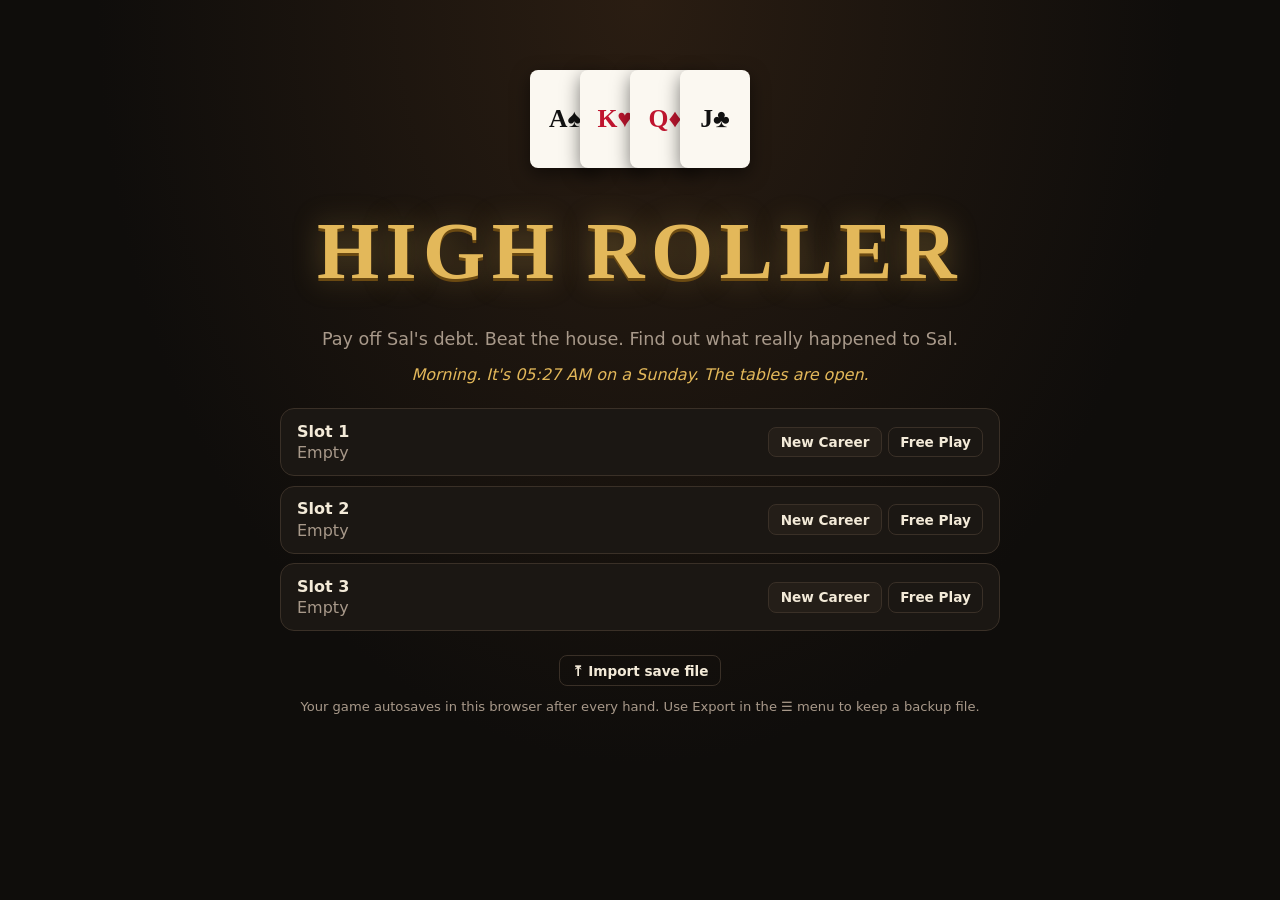
==== casino/index.html @ ca62d71f "High Roller: Sal's Last Secret, a three-step side job after the story that opens the Seventeen Club " ====
<!doctype html>
<html lang="en">
<head>
<meta charset="utf-8">
<meta name="viewport" content="width=device-width, initial-scale=1, viewport-fit=cover">
<title>High Roller</title>
<meta name="description" content="Casino table games with a career mode: blackjack, Ultimate Texas Hold'em, baccarat, craps, Mississippi Stud, Three Card Poker, Let It Ride, roulette and Casino War.">
<link rel="icon" href="data:image/svg+xml,%3Csvg xmlns='http://www.w3.org/2000/svg' viewBox='0 0 100 100'%3E%3Ctext y='.9em' font-size='90'%3E%F0%9F%8E%B2%3C/text%3E%3C/svg%3E">
<link rel="manifest" href="manifest.webmanifest">
<meta name="theme-color" content="#0f0d0b">
<meta name="apple-mobile-web-app-capable" content="yes">
<meta name="mobile-web-app-capable" content="yes">
<meta name="apple-mobile-web-app-status-bar-style" content="black-translucent">
<meta name="apple-mobile-web-app-title" content="High Roller">
<link rel="apple-touch-icon" href="icons/apple-touch-icon.png">
<link rel="stylesheet" href="css/style.css">
<link rel="stylesheet" href="css/reality.css">
</head>
<body>
<div id="app"></div>
<noscript>High Roller needs JavaScript.</noscript>
<script src="js/core.js"></script>
<script src="js/poker.js"></script>
<script src="js/paytables.js"></script>
<script src="js/rtp.js"></script>
<script src="js/ui.js"></script>
<script src="js/state.js"></script>
<script src="js/career.js"></script>
<script src="js/games/blackjack.js"></script>
<script src="js/games/uth.js"></script>
<script src="js/games/stud.js"></script>
<script src="js/games/baccarat.js"></script>
<script src="js/games/craps.js"></script>
<script src="js/games/roulette.js"></script>
<script src="js/games/crazy4.js"></script>
<script src="js/voice.js"></script>
<script src="js/npcs.js"></script>
<script src="js/meta.js"></script>
<script src="js/portraits.js"></script>
<script src="js/looks.js"></script>
<script src="js/gameart.js"></script>
<script src="js/spotter.js"></script>
<script src="js/postcards.js"></script>
<script src="js/ambient.js"></script>
<script src="js/music.js"></script>
<script src="js/mood.js"></script>
<script src="js/duel.js"></script>
<script src="js/mystery.js"></script>
<script src="js/whispers.js"></script>
<script src="js/relations.js"></script>
<script src="js/fragments.js"></script>
<script src="js/afterstory.js"></script>
<script src="js/salquest.js"></script>
<script src="js/reality/isoart.js"></script>
<script src="js/reality/engine.js"></script>
<script src="js/reality/games.js"></script>
<script src="js/reality/world.js"></script>
<script src="js/reality/story.js"></script>
<script src="js/reality/bottle.js"></script>
<script src="js/reality/demon.js"></script>
<script src="js/reality/photo.js"></script>
<script src="js/reality/wallet.js"></script>
<script src="js/reality/people.js"></script>
<script src="js/reality/pub.js"></script>
<script src="js/holdem.js"></script>
<script src="js/darts.js"></script>
<script src="js/slotart.js"></script>
<script src="js/slots.js"></script>
<script src="js/world.js"></script>
<script src="js/main.js"></script>
</body>
</html>
---- casino/css/style.css ----
/* High Roller: casino table styling. Everything is plain CSS so the app runs offline. */
:root {
  color-scheme: dark;
  --bg: #0f0d0b; --panel: #1b1713; --panel2: #241e18; --line: #3a3027; --ink: #f3ead8; --muted: #a8998a;
  --gold: #e3b85a; --gold2: #b8862b; --good: #3ccf7a; --bad: #ff5a64; --warn: #ffb547; --blue: #5aa6ff;
  --cw: 70px; --ch: 98px;
  --font: "Trebuchet MS", "Segoe UI", system-ui, -apple-system, sans-serif;
  --serif: Georgia, "Times New Roman", serif;
}
* { box-sizing: border-box; }
html, body { margin: 0; background: var(--bg); color: var(--ink); font-family: var(--font); }
body { min-height: 100vh; -webkit-tap-highlight-color: transparent; overflow-x: hidden; overscroll-behavior-y: none;
  padding: 0 env(safe-area-inset-right) env(safe-area-inset-bottom) env(safe-area-inset-left);
  background: radial-gradient(ellipse at top, #2a1d12 0%, var(--bg) 60%) fixed; }
button { font: inherit; color: inherit; }
button, .spot, .chip { touch-action: manipulation; } /* no double-tap zoom while betting */
.spot, .chip, .card { -webkit-user-select: none; -webkit-touch-callout: none; }
.muted { color: var(--muted); } .small { font-size: .82rem; } .num { font-variant-numeric: tabular-nums; }
.good { color: var(--good); } .bad { color: var(--bad); } .ok { color: var(--warn); }
h1, h2, h3 { font-family: var(--serif); margin: 0 0 .4em; }
kbd { font-size: .62rem; opacity: .55; margin-left: .45em; border: 1px solid currentColor; border-radius: 3px; padding: 0 3px; }

/* ---------- buttons & fields ---------- */
.btn { border: 1px solid var(--line); background: var(--panel2); border-radius: 10px; padding: .6rem 1rem; cursor: pointer; font-weight: 700;
  transition: transform .05s, filter .15s, background .15s; white-space: nowrap; }
.btn:hover:not(:disabled) { filter: brightness(1.15); }
.btn:active:not(:disabled) { transform: translateY(1px); }
.btn:disabled { opacity: .35; cursor: not-allowed; }
.btn.primary { background: linear-gradient(#f0c96b, #c99631); color: #2a1a05; border-color: #f6d88d; box-shadow: 0 2px 0 #7a5716; }
.btn.ghost { background: transparent; }
.btn.danger { color: var(--bad); }
.btn.sm { padding: .4rem .7rem; font-size: .85rem; border-radius: 8px; }
.btn.hint { outline: 3px solid var(--good); outline-offset: 2px; animation: pulse 1.2s infinite; }
@keyframes pulse { 50% { outline-color: rgba(60, 207, 122, .3); } }
.btn:focus-visible, .spot:focus-visible { outline: 2px solid var(--gold); outline-offset: 2px; }
.field { width: 100%; background: #0c0a08; border: 1px solid var(--line); color: var(--ink); border-radius: 8px; padding: .55rem .7rem; font: inherit; font-size: 16px; }
.field.sm { width: 7.5rem; padding: .4rem .5rem; }
.lbl { display: block; font-size: .75rem; text-transform: uppercase; letter-spacing: .08em; color: var(--muted); margin: .8rem 0 .3rem; }

/* ---------- HUD ---------- */
.hud { position: sticky; top: 0; z-index: 30; display: flex; align-items: center; gap: .8rem; padding: calc(.45rem + env(safe-area-inset-top)) .8rem .45rem;
  background: rgba(15, 12, 9, .92); backdrop-filter: blur(6px); border-bottom: 1px solid var(--line); }
.logo { background: none; border: 0; cursor: pointer; display: flex; align-items: center; gap: .4rem; font-size: 1.3rem; padding: 0; }
.logo span { font-family: var(--serif); font-size: 1.05rem; font-weight: 700; color: var(--gold); letter-spacing: .05em; }
.hud-stats { display: flex; gap: 1.1rem; flex: 1; justify-content: flex-end; flex-wrap: wrap; row-gap: .2rem; }
.hs { display: flex; flex-direction: column; line-height: 1.1; min-width: 0; }
.hs small { font-size: .62rem; text-transform: uppercase; letter-spacing: .08em; color: var(--muted); }
.hs b { font-variant-numeric: tabular-nums; }
.hs.bank b { color: var(--good); font-size: 1.1rem; }
.hs.debt { cursor: pointer; } .hs.debt b { color: var(--bad); } .hs.debt.zero b { color: var(--muted); }
.hs.stam { width: 90px; } .hs.stam em { font-style: normal; font-size: .7rem; color: var(--muted); }
.bar { height: 7px; background: #000; border-radius: 4px; overflow: hidden; border: 1px solid var(--line); margin-top: 3px; }
.bar i { display: block; height: 100%; background: linear-gradient(90deg, #3ccf7a, #c8f56b); transition: width .3s; }
.bar i.low { background: var(--bad); }

main.screen { max-width: 1200px; margin: 0 auto; padding: 1rem; }
body[data-screen="table"] main.screen { max-width: 1400px; padding: .5rem; }

/* ---------- title ---------- */
.title { text-align: center; padding: 6vh 0 2rem; }
.title h1 { font-size: clamp(2.6rem, 9vw, 5rem); letter-spacing: .08em; color: var(--gold);
  text-shadow: 0 3px 0 #6b4a12, 0 0 30px rgba(227, 184, 90, .35); }
.tagline { color: var(--muted); font-size: 1.1rem; margin-bottom: 2rem; }
.title-cards { display: flex; justify-content: center; height: 120px; margin-bottom: 1rem; }
.tcard { width: 70px; height: 98px; background: #fbf8f1; color: #111; border-radius: 8px; font: 700 1.6rem var(--serif);
  display: flex; align-items: center; justify-content: center; margin: 0 -10px; box-shadow: 0 6px 18px rgba(0, 0, 0, .5);
  transform: rotate(calc((var(--i) - 1.5) * 12deg)) translateY(calc(abs(var(--i) - 1.5) * 8px)); animation: tfloat 4s ease-in-out infinite; animation-delay: calc(var(--i) * .25s); }
.tcard.red { color: #c0152f; }
@keyframes tfloat { 50% { translate: 0 -6px; } }
.slots { max-width: 720px; margin: 0 auto; display: grid; gap: .6rem; }
.slot { display: flex; align-items: center; justify-content: space-between; gap: 1rem; flex-wrap: wrap; text-align: left;
  background: var(--panel); border: 1px solid var(--line); border-radius: 14px; padding: .8rem 1rem; }
.slot-info { display: flex; flex-direction: column; gap: .15rem; min-width: 0; }
.slot-btns { display: flex; gap: .4rem; flex-wrap: wrap; }
.title-foot { margin-top: 1.5rem; }

/* ---------- hub ---------- */
.hub { display: grid; grid-template-columns: 330px 1fr; gap: 1rem; align-items: start; }
.panel { background: var(--panel); border: 1px solid var(--line); border-radius: 16px; padding: 1rem; }
.panel.me { display: flex; gap: 1rem; align-items: center; grid-column: 1; }
.avatar { width: 110px; flex: none; background: radial-gradient(circle at 50% 35%, #3a2a1a, #130e09); border-radius: 14px; border: 1px solid var(--line); padding: 6px; }
.avatar-svg { display: block; width: 100%; }
.me-info { min-width: 0; }
.inv { display: flex; flex-wrap: wrap; gap: 4px; margin: .5rem 0; font-size: 1.2rem; }
.net { font-size: .9rem; color: var(--muted); } .net b { color: var(--ink); }
.panel.story { grid-column: 1; border-color: var(--gold2); background: linear-gradient(160deg, #2a2013, var(--panel)); }
.kicker { font-size: .7rem; letter-spacing: .14em; text-transform: uppercase; color: var(--gold); }
.goal .gbar { margin: .5rem 0; } .gl { display: flex; justify-content: space-between; font-size: .8rem; color: var(--muted); }
.locs { grid-column: 2; grid-row: 1 / span 3; }
.panel.news { grid-column: 1; }
.news ul { list-style: none; padding: 0; margin: 0 0 1rem; display: grid; gap: .45rem; font-size: .88rem; }
.news li small { color: var(--muted); }
.sec { font-size: .78rem; text-transform: uppercase; letter-spacing: .12em; color: var(--muted); font-family: var(--font); margin: 1rem 0 .5rem; }
.locs .sec:first-child { margin-top: 0; }
.grid { display: grid; grid-template-columns: repeat(auto-fill, minmax(240px, 1fr)); gap: .7rem; }
.loc { display: flex; gap: .8rem; align-items: center; text-align: left; background: var(--panel); border: 1px solid var(--line); border-radius: 14px;
  padding: .9rem; cursor: pointer; transition: border-color .15s, transform .1s; }
.loc:hover { border-color: var(--gold); transform: translateY(-1px); }
.loc-i { font-size: 2rem; flex: none; width: 2.6rem; text-align: center; }
.loc-t { display: flex; flex-direction: column; gap: .15rem; min-width: 0; }
.loc-t span { font-size: .82rem; color: var(--muted); }
.loc.venue { background: linear-gradient(135deg, #1d3b26, #12241a); border-color: #2f5a3b; }
.loc.venue.locked { background: var(--panel); filter: saturate(.3); opacity: .8; }
.lock { color: var(--warn) !important; }
.meters-mini { display: grid; gap: .35rem; }
.mm { display: grid; grid-template-columns: 1fr auto auto; gap: .6rem; font-size: .85rem; align-items: center; }
.mm b { font-variant-numeric: tabular-nums; color: var(--gold); } .mm em { font-style: normal; font-size: .75rem; }
ul.reqs { list-style: none; padding: 0; } ul.reqs li { color: var(--bad); margin: .3rem 0; } ul.reqs li.ok { color: var(--good); }

/* ---------- lobby / shop / loans ---------- */
.lobby-h { display: flex; gap: 1rem; align-items: center; margin-bottom: 1rem; flex-wrap: wrap; }
.lobby-h p { margin: 0; }
.rules-note { display: flex; flex-wrap: wrap; gap: .4rem; margin-bottom: 1rem; }
.rules-note span { background: var(--panel); border: 1px solid var(--line); border-radius: 999px; padding: .3rem .8rem; font-size: .8rem; color: var(--muted); }
.tables { display: grid; grid-template-columns: repeat(auto-fill, minmax(260px, 1fr)); gap: .8rem; }
.tablecard { text-align: left; display: grid; grid-template-columns: auto 1fr; gap: .2rem .8rem; padding: 1rem; border-radius: 16px; cursor: pointer;
  background: radial-gradient(ellipse at 30% 0%, #1f6b3c, #0e3a20); border: 2px solid #c7a44c55; transition: transform .1s, border-color .15s; }
.tablecard:hover { transform: translateY(-2px); border-color: var(--gold); }
.tc-i { font-size: 2.4rem; grid-row: span 2; }
.tc-t { display: flex; flex-direction: column; gap: .2rem; } .tc-t span { font-size: .82rem; color: #cfe3d4; }
.tc-l { grid-column: 2; font-size: .78rem; color: var(--gold); font-weight: 700; }
.tabs { display: flex; gap: .3rem; flex-wrap: wrap; margin-bottom: 1rem; }
.tab { background: var(--panel); border: 1px solid var(--line); border-radius: 999px; padding: .4rem .9rem; cursor: pointer; }
.tab.on { background: var(--gold); color: #2a1a05; border-color: var(--gold); font-weight: 700; }
.shopgrid { display: grid; grid-template-columns: repeat(auto-fill, minmax(220px, 1fr)); gap: .8rem; }
.item { background: var(--panel); border: 1px solid var(--line); border-radius: 14px; padding: 1rem; display: flex; flex-direction: column; gap: .4rem; }
.item p { margin: 0; font-size: .85rem; color: var(--muted); flex: 1; }
.item-i { font-size: 2.2rem; }
.item.owned { border-color: #2f6a45; } .item.dim { opacity: .55; }
.owned-l { color: var(--good); font-weight: 700; }
.tags { display: flex; flex-wrap: wrap; gap: .3rem; }
.tags span { font-size: .72rem; background: #000; border: 1px solid var(--line); border-radius: 999px; padding: .1rem .5rem; color: var(--gold); }
.loans .panel { margin-top: 1rem; }
.loan { display: grid; grid-template-columns: 1fr auto; gap: .5rem 1rem; align-items: center; padding: .8rem 0; border-top: 1px solid var(--line); }
.loan:first-child { border-top: 0; }
.num.big { font-size: 1.4rem; color: var(--bad); }
.payrow { grid-column: 1 / -1; display: flex; gap: .5rem; align-items: center; flex-wrap: wrap; }
.statgrid { display: grid; grid-template-columns: repeat(auto-fill, minmax(160px, 1fr)); gap: .6rem; margin-bottom: 1rem; }
.stat { background: var(--panel); border: 1px solid var(--line); border-radius: 12px; padding: .7rem; display: flex; flex-direction: column; }
.stat small { color: var(--muted); font-size: .72rem; text-transform: uppercase; letter-spacing: .06em; } .stat b { font-size: 1.2rem; }
table.paytable { width: 100%; border-collapse: collapse; margin: .3rem 0 .6rem; }
table.paytable td, table.paytable th { padding: .35rem .5rem; border-bottom: 1px solid var(--line); text-align: left; font-size: .9rem; }
table.paytable td.num { text-align: right; color: var(--gold); white-space: nowrap; }
.rtp { font-weight: 700; font-size: .85rem; margin: 0 0 1rem; }
.rtp.good { color: var(--good); } .rtp.ok { color: var(--warn); } .rtp.bad { color: var(--bad); }

/* ---------- modal & dialog ---------- */
.modal-bg { position: fixed; inset: 0; background: rgba(0, 0, 0, .65); z-index: 100; display: flex; align-items: center; justify-content: center; padding: 16px; animation: fade .15s; }
@keyframes fade { from { opacity: 0; } }
.modal { background: var(--panel); border: 1px solid var(--gold2); border-radius: 16px; width: min(480px, 100%); max-height: 90vh; display: flex; flex-direction: column; box-shadow: 0 20px 60px rgba(0, 0, 0, .7); animation: pop .18s; }
.modal.wide { width: min(720px, 100%); }
@keyframes pop { from { transform: scale(.95); opacity: 0; } }
.modal-h { display: flex; justify-content: space-between; align-items: center; padding: 1rem 1rem 0; }
.modal-h h2 { font-size: 1.25rem; margin: 0; }
.x { background: none; border: 0; font-size: 1.6rem; cursor: pointer; color: var(--muted); line-height: 1; }
.modal-b { padding: 1rem; overflow: auto; }
.modal-b p:first-child { margin-top: 0; }
.modal-f { display: flex; justify-content: flex-end; gap: .5rem; padding: 0 1rem 1rem; flex-wrap: wrap; }
.modal.dlg { width: min(600px, 100%); }
.dialog { display: flex; gap: 1rem; align-items: flex-start; }
.dialog.inline { background: var(--panel); border: 1px solid var(--line); border-radius: 14px; padding: 1rem; }
.portrait { width: 64px; height: 64px; flex: none; border-radius: 50%; display: flex; align-items: center; justify-content: center; font-size: 2.2rem; border: 2px solid var(--gold); }
.d-name { font-size: .75rem; color: var(--gold); text-transform: uppercase; letter-spacing: .1em; font-weight: 700; }
.d-text p { margin: .3rem 0 0; line-height: 1.5; font-size: 1.02rem; }
.info h3 { font-size: 1rem; color: var(--gold); margin-top: 1rem; } .info p { color: var(--muted); font-size: .9rem; }
.menu-btns { display: grid; gap: .5rem; margin-top: 1rem; }
#toasts { position: fixed; bottom: calc(16px + env(safe-area-inset-bottom)); left: 50%; transform: translateX(-50%); z-index: 200; display: flex; flex-direction: column; gap: .4rem; align-items: center; pointer-events: none; width: min(440px, calc(100% - 32px)); }
.toast { background: #1d1914; border: 1px solid var(--line); border-radius: 10px; padding: .55rem .9rem; font-size: .9rem; box-shadow: 0 6px 20px rgba(0, 0, 0, .5); transition: opacity .4s, transform .4s; text-align: center; }
.toast.out { opacity: 0; transform: translateY(8px); }
.toast.warn { border-color: var(--warn); } .toast.good { border-color: var(--good); }
.toast.big { border-color: var(--gold); background: linear-gradient(#3a2b10, #1d1914); font-weight: 700; font-size: 1.05rem; }
.toast.award { border: 2px solid var(--gold); background: linear-gradient(#3a2b10, #1d1914); font-weight: 700; font-size: 1.05rem; padding: .75rem 1rem; box-shadow: 0 0 0 1px rgba(0, 0, 0, .4), 0 8px 28px rgba(201, 162, 39, .35); animation: toast-pop .35s ease-out; }
.toast-sub { display: block; margin-top: .25rem; font-weight: 400; font-size: .85rem; color: var(--muted, #cbb98f); }
@keyframes toast-pop { from { transform: scale(.85); opacity: 0; } to { transform: none; opacity: 1; } }
@media (prefers-reduced-motion: reduce) { .toast.award { animation: none; } }

/* ---------- table ---------- */
.table-screen { display: flex; flex-direction: column; gap: .5rem; }
.table-top { display: flex; align-items: center; gap: .8rem; flex-wrap: wrap; }
.tt-title { display: flex; flex-direction: column; flex: 1; min-width: 0; }
.tt-title span { font-size: .78rem; color: var(--muted); }
.tt-right { display: flex; align-items: center; gap: .6rem; flex-wrap: wrap; }
.tt-extra { font-size: .82rem; font-variant-numeric: tabular-nums; }
.count { font-weight: 700; } .count.good { color: var(--good); } .count.bad { color: var(--bad); }
.felt { position: relative; border-radius: 28px; padding: 1.2rem 1rem 1.4rem; min-height: 420px; overflow: hidden;
  border: 10px solid #4a2a14; box-shadow: inset 0 0 80px rgba(0, 0, 0, .55), 0 10px 30px rgba(0, 0, 0, .6), 0 0 0 2px #2a170a;
  background-image: radial-gradient(ellipse at 50% 20%, rgba(255, 255, 255, .09), transparent 60%), var(--felt-pattern, none); }
.felt::before { content: ''; position: absolute; inset: 0; border-radius: 18px; pointer-events: none;
  background-image: url("data:image/svg+xml,%3Csvg xmlns='http://www.w3.org/2000/svg' width='6' height='6'%3E%3Crect width='6' height='6' fill='none'/%3E%3Ccircle cx='1' cy='1' r='.6' fill='%23ffffff' fill-opacity='.035'/%3E%3C/svg%3E"); }
.felt-green { background-color: #0f5a32; } .felt-blue { background-color: #0f3d6e; } .felt-red { background-color: #7a1424; }
.felt-black { background-color: #121212; border-color: #8a6a24; }
.felt-brand { position: absolute; top: 50%; left: 50%; transform: translate(-50%, -50%); font: italic 700 clamp(1.6rem, 5vw, 3.4rem) var(--serif); color: rgba(255, 255, 255, .05); white-space: nowrap; pointer-events: none; }
.felt-body { position: relative; z-index: 1; }
.felt-arc { text-align: center; font: 700 .7rem var(--font); letter-spacing: .18em; color: rgba(255, 230, 160, .65); margin: .6rem 0; }
.area-l { font-size: .72rem; text-transform: uppercase; letter-spacing: .12em; color: rgba(255, 255, 255, .65); text-align: center; margin: .2rem 0; }
.tot { color: #fff; font-weight: 700; background: rgba(0, 0, 0, .35); border-radius: 999px; padding: .05rem .55rem; letter-spacing: .04em; text-transform: none; }
.tot:empty { display: none; }
.shoe { position: absolute; top: 12px; right: 18px; width: 54px; height: 70px; border-radius: 8px; background: linear-gradient(135deg, #222, #050505); border: 2px solid #555; z-index: 2; transform: rotate(8deg); }
.shoe.single { width: 46px; height: 62px; }
.shoe-card { position: absolute; left: 6px; top: 6px; right: 6px; bottom: 14px; border-radius: 4px; background: var(--card-back); }
.banner { position: absolute; left: 50%; top: 42%; transform: translate(-50%, -50%) scale(.6); z-index: 20; pointer-events: none; opacity: 0;
  font: 800 clamp(1.4rem, 5vw, 2.6rem) var(--serif); padding: .4rem 1.4rem; border-radius: 14px; background: rgba(0, 0, 0, .75); border: 2px solid var(--gold); color: var(--gold);
  transition: opacity .25s, transform .25s; white-space: nowrap; }
.banner.show { opacity: 1; transform: translate(-50%, -50%) scale(1); }
.banner.win { color: var(--good); border-color: var(--good); text-shadow: 0 0 20px rgba(60, 207, 122, .6); }
.banner.lose { color: var(--bad); border-color: var(--bad); }
.controls { background: var(--panel); border: 1px solid var(--line); border-radius: 16px; padding: .6rem .8rem; display: flex; flex-direction: column; gap: .5rem; position: sticky; bottom: 0; z-index: 10; }
.msg { min-height: 1.4em; font-size: .95rem; }
.ctl-row { display: flex; align-items: center; justify-content: space-between; gap: .8rem; flex-wrap: wrap; }
.rack { display: flex; gap: .35rem; flex-wrap: wrap; }
.actions { display: flex; gap: .45rem; flex-wrap: wrap; justify-content: flex-end; }
.actions .btn { min-width: 5.2rem; padding: .7rem 1rem; }

/* ---------- cards ---------- */
:root { --card-back: repeating-linear-gradient(45deg, #9e1b2b 0 4px, #7a1020 4px 8px); }
body[data-back="blue"] { --card-back: repeating-linear-gradient(45deg, #1f4f9e 0 4px, #163a78 4px 8px); }
body[data-back="gold"] { --card-back: repeating-linear-gradient(45deg, #c9a14a 0 4px, #8a6a24 4px 8px); }
.cards { display: flex; justify-content: center; min-height: calc(var(--ch) + 8px); padding: 4px 0; }
.cards .card + .card { margin-left: calc(var(--cw) * -0.38); }
.cards.board .card + .card, .poker .cards .card + .card, .bac .cards .card + .card, .war .cards .card + .card { margin-left: 8px; }
.card { width: var(--cw); height: var(--ch); perspective: 600px; flex: none; position: relative; transition: transform .2s, filter .2s; }
.card-in { position: absolute; inset: 0; transform-style: preserve-3d; transition: transform .35s ease; }
.card.down .card-in { transform: rotateY(180deg); }
.face, .back { position: absolute; inset: 0; border-radius: 7px; backface-visibility: hidden; box-shadow: 0 2px 6px rgba(0, 0, 0, .45); }
.face { background: linear-gradient(160deg, #fffdf8, #efe8da); color: #161616; border: 1px solid #cfc6b5; overflow: hidden; }
.card.red .face { color: #c3122c; }
.back { transform: rotateY(180deg); background: var(--card-back); border: 4px solid #fbf8f1; }
.corner { position: absolute; display: flex; flex-direction: column; align-items: center; line-height: .9; font-weight: 800; font-family: var(--serif); }
.corner .cr { font-size: calc(var(--cw) * .25); } .corner .cs { font-size: calc(var(--cw) * .2); }
.corner.tl { top: 4px; left: 4px; } .corner.br { bottom: 4px; right: 4px; transform: rotate(180deg); }
.pips { position: absolute; inset: 12% 25%; }
.pip { position: absolute; transform: translate(-50%, -50%); font-size: calc(var(--cw) * .22); line-height: 1; }
.pips.many .pip { font-size: calc(var(--cw) * .185); } .pips.dense .pip { font-size: calc(var(--cw) * .165); }
.corner .cr.ten { letter-spacing: -.08em; transform: scaleX(.82); margin-left: -.06em; }
.pip.flip { transform: translate(-50%, -50%) rotate(180deg); }
.ace { position: absolute; inset: 0; display: flex; align-items: center; justify-content: center; font-size: calc(var(--cw) * .62); }
.court { position: absolute; inset: 13% 24%; border: 1.5px solid currentColor; border-radius: 4px; background: linear-gradient(160deg, rgba(227, 184, 90, .35), rgba(227, 184, 90, .1)); }
.court-in { position: absolute; inset: 0; display: flex; flex-direction: column; align-items: center; justify-content: center; line-height: 1; }
.court .glyph { font-size: calc(var(--cw) * .34); }
.court-l { font: 800 calc(var(--cw) * .2) var(--serif); } .court-s { font-size: calc(var(--cw) * .16); }
.card.hl { transform: translateY(-8px); } .card.hl .face { box-shadow: 0 0 0 2px var(--gold), 0 6px 14px rgba(0, 0, 0, .5); }
.card.dim { filter: brightness(.6); }
.card.third { transform: rotate(90deg); margin-left: 12px !important; margin-right: 12px; }

/* ---------- chips ---------- */
.chip { --c: #eee; --e: #fff; --t: #222; width: 46px; height: 46px; border-radius: 50%; display: flex; align-items: center; justify-content: center; cursor: pointer; flex: none;
  background: radial-gradient(circle, var(--c) 0 52%, transparent 53%), repeating-conic-gradient(var(--c) 0 22.5deg, var(--e) 22.5deg 45deg);
  box-shadow: inset 0 0 0 3px var(--c), inset 0 0 0 4px rgba(0, 0, 0, .25), 0 3px 0 rgba(0, 0, 0, .45), 0 4px 8px rgba(0, 0, 0, .3);
  font: 800 .78rem var(--font); color: var(--t); transition: transform .1s; user-select: none; position: relative; }
.chip span { position: relative; z-index: 1; border: 1.5px dashed rgba(255, 255, 255, .55); border-radius: 50%; width: 62%; height: 62%; display: flex; align-items: center; justify-content: center; }
.rack .chip:hover { transform: translateY(-3px); }
.chip.sel { transform: translateY(-6px); box-shadow: inset 0 0 0 3px var(--c), 0 0 0 3px var(--gold), 0 8px 14px rgba(0, 0, 0, .5); }
.c1 { --c: #f2f2f2; --e: #2b6cd6; --t: #1a1a1a; } .c1 span { border-color: rgba(0, 0, 0, .3); }
.c5 { --c: #c8102e; --e: #f5f5f5; --t: #fff; } .c25 { --c: #138a3e; --e: #f5f5f5; --t: #fff; } .c100 { --c: #151515; --e: #f5f5f5; --t: #fff; }
.c500 { --c: #6a2c91; --e: #f3d36b; --t: #fff; } .c1000 { --c: #f0b323; --e: #3b2a05; --t: #2a1a05; } .c5000 { --c: #b5651d; --e: #fff; --t: #fff; }
.c25000 { --c: #0f8f8f; --e: #ffd700; --t: #fff; } .c100000 { --c: #d4af37; --e: #111; --t: #111; }
.chip.mini { position: absolute; left: 50%; width: 34px; height: 34px; margin-left: -17px; font-size: .58rem; cursor: inherit; box-shadow: inset 0 0 0 2px var(--c), 0 2px 0 rgba(0, 0, 0, .5); }
.stack { position: relative; width: 34px; height: 60px; }
.chip.mini { box-shadow: inset 0 0 0 2px var(--c), inset 0 0 0 3px rgba(0, 0, 0, .18), 0 2px 0 color-mix(in srgb, var(--c) 60%, #000), 0 3px 2px rgba(0, 0, 0, .45); }
.chip.mini.under span { visibility: hidden; }
.stack.payout { position: absolute; left: 0; bottom: 0; animation: payout 1.1s ease-in forwards; }
@keyframes payout { 0%, 40% { transform: none; opacity: 1; } 100% { transform: translateY(80px) scale(.8); opacity: 0; } }

/* ---------- bet spots ---------- */
.spots-row { display: flex; justify-content: center; align-items: flex-end; gap: .7rem; flex-wrap: wrap; margin-top: .4rem; }
.spots-row.tight { gap: .45rem; }
.spot { position: relative; width: 92px; min-height: 92px; border-radius: 50%; border: 2px solid rgba(255, 230, 160, .55); cursor: pointer;
  display: flex; flex-direction: column; align-items: center; justify-content: flex-start; padding-top: 10px; transition: background .15s, border-color .15s, box-shadow .15s; user-select: none; }
.spot:hover:not(.locked) { background: rgba(255, 255, 255, .07); border-color: var(--gold); }
.spot.main { width: 104px; min-height: 104px; border-width: 3px; }
.spot.side { width: 84px; min-height: 84px; border-style: dashed; }
.spot.prog { border-color: #ff6b6b; }
.spot.locked, .spot.passive { cursor: default; }
.spot.passive:hover { background: none !important; border-color: rgba(255, 230, 160, .55) !important; }
.spot-label { font-size: .68rem; font-weight: 800; letter-spacing: .06em; text-transform: uppercase; color: rgba(255, 240, 200, .85); text-align: center; line-height: 1.1; padding: 0 6px; position: relative; z-index: 3; text-shadow: 0 1px 2px #000, 0 0 6px rgba(0, 0, 0, .8); }
.spot-stack { z-index: 1; }
.spot.has-bet .spot-sub { opacity: .35; }
.spot-sub { font-size: .58rem; color: rgba(255, 240, 200, .55); text-align: center; padding: 0 4px; }
.spot-stack { position: absolute; bottom: 18px; left: 50%; transform: translateX(-50%); }
.spot-amt { position: absolute; bottom: 2px; font-size: .7rem; font-weight: 800; background: rgba(0, 0, 0, .55); border-radius: 999px; padding: 0 .4rem; }
.spot-amt:empty { display: none; }
.spot.has-bet { background: rgba(255, 255, 255, .05); }
.spot.won { box-shadow: 0 0 0 4px var(--good), 0 0 24px rgba(60, 207, 122, .6); }
.spot.lost { box-shadow: 0 0 0 3px rgba(255, 90, 100, .6); }
.spot.pushed { box-shadow: 0 0 0 3px rgba(255, 255, 255, .4); }
.float { position: absolute; top: -6px; left: 50%; transform: translateX(-50%); font-weight: 800; font-size: .95rem; white-space: nowrap; z-index: 15; pointer-events: none;
  animation: floatup 2.2s ease-out forwards; text-shadow: 0 2px 4px #000; display: flex; flex-direction: column; align-items: center; }
.float small { font-size: .65rem; font-weight: 600; opacity: .9; }
.float.won { color: #7dffae; } .float.lost { color: #ff8a90; } .float.pushed { color: #fff; }
@keyframes floatup { 0% { opacity: 0; transform: translate(-50%, 8px); } 15% { opacity: 1; } 80% { opacity: 1; } 100% { opacity: 0; transform: translate(-50%, -34px); } }
.meter { background: linear-gradient(#1a0507, #000); border: 2px solid #ff6b6b; border-radius: 10px; padding: .35rem .6rem; text-align: center; min-width: 130px; box-shadow: 0 0 18px rgba(255, 60, 60, .3); }
.meter-l { font-size: .58rem; text-transform: uppercase; letter-spacing: .1em; color: #ffb0b0; }
.meter-v { font: 700 1.25rem "Courier New", monospace; color: #ff4d4d; text-shadow: 0 0 10px #ff2a2a; font-variant-numeric: tabular-nums; letter-spacing: .04em; }
.meter-ev { font-size: .68rem; font-weight: 700; } .meter-ev:empty { display: none; }
.meter-wrap { align-self: center; }
.col { display: flex; flex-direction: column; align-items: center; }
.col.sides { flex-direction: row; gap: .6rem; align-items: center; flex-wrap: wrap; justify-content: center; }

/* blackjack */
.dealer-area, .player-area, .board-area { margin: .3rem 0; }
.hands { display: flex; justify-content: center; gap: 1.6rem; flex-wrap: wrap; min-height: calc(var(--ch) + 40px); margin-top: .4rem; }
.hand { display: flex; flex-direction: column; align-items: center; gap: .2rem; padding: .3rem .5rem; border-radius: 12px; border: 2px solid transparent; }
.hand.active { border-color: var(--gold); background: rgba(0, 0, 0, .15); }
.hand-tot { font-weight: 800; background: rgba(0, 0, 0, .4); padding: .05rem .6rem; border-radius: 999px; font-size: .85rem; }
.hand-tot:empty, .hand-bet:empty { display: none; }
.hand-tot.good { color: #7dffae; } .hand-tot.bad { color: #ff8a90; }
.hand-bet { font-size: .72rem; color: var(--gold); font-weight: 700; }
.spot.mini { display: none; }

/* baccarat */
.bac-hands { display: grid; grid-template-columns: 1fr 1fr; gap: 1rem; }
.bac-hand { border-radius: 16px; padding: .4rem; }
.bac-hand.player { background: rgba(60, 120, 255, .12); } .bac-hand.banker { background: rgba(255, 60, 80, .12); }
.spot.blue { border-color: #7fb2ff; } .spot.red { border-color: #ff8a95; } .spot.green { border-color: #7dffae; }
.road-wrap { margin-top: .8rem; }
.road { display: grid; grid-template-rows: repeat(6, 18px); grid-auto-flow: column; grid-auto-columns: 18px; gap: 2px; justify-content: center; overflow-x: auto; padding: 4px; background: rgba(0, 0, 0, .25); border-radius: 8px; min-height: 124px; }
.bead { width: 18px; height: 18px; border-radius: 50%; font-size: .58rem; font-weight: 800; display: flex; align-items: center; justify-content: center; color: #fff; }
.bead.p { background: #2a6bd6; } .bead.b { background: #c8102e; } .bead.t { background: #138a3e; }

/* craps */
.craps { display: flex; flex-direction: column; gap: .55rem; max-width: 900px; margin: 0 auto; }
.cr-board { display: flex; flex-direction: column; gap: .5rem; }
.cr-nums { display: grid; grid-template-columns: repeat(6, 1fr); gap: .35rem; }
.cr-num { border: 2px solid rgba(255, 240, 200, .5); border-radius: 10px; padding: .3rem .2rem; display: flex; flex-direction: column; align-items: center; gap: .2rem; position: relative; }
.cr-num.point { border-color: #fff; box-shadow: 0 0 16px rgba(255, 255, 255, .4); }
.cr-n { font: 800 1.35rem var(--serif); color: #ffe9a8; position: relative; }
.puck { display: none; position: absolute; top: -10px; right: -26px; width: 24px; height: 24px; border-radius: 50%; background: #fff; color: #111; font-size: .5rem; font-weight: 800; align-items: center; justify-content: center; box-shadow: 0 2px 4px #000; }
.puck::after { content: 'ON'; }
.cr-num.point .puck { display: flex; }
.cr-cps { display: flex; gap: 2px; }
.spot.cr-place { width: 74px; min-height: 66px; border-radius: 10px; }
.spot.cr-cp, .spot.cr-cpo { width: 44px; min-height: 52px; border-radius: 8px; border-width: 1px; padding-top: 3px; }
.spot.cr-cp .spot-label, .spot.cr-cpo .spot-label { font-size: .5rem; }
.spot.cr-cp .chip.mini, .spot.cr-cpo .chip.mini { transform: scale(.75); }
.cr-mid { display: grid; grid-template-columns: 1fr 1.4fr; gap: .5rem; }
.spot.cr-come, .spot.cr-field, .spot.cr-pass, .spot.cr-dp { width: 100%; border-radius: 12px; min-height: 86px; }
.spot.cr-come .spot-label, .spot.cr-field .spot-label, .spot.cr-pass .spot-label { font: 800 1.2rem var(--serif); color: #ffe9a8; letter-spacing: .1em; }
.spot.cr-field { min-height: 80px; border-color: #ffe08a; }
.spot.cr-field .spot-sub { font-size: .7rem; }
.spot.cr-pass { border-width: 3px; }
.cr-dpwrap, .cr-passwrap { display: flex; gap: .5rem; }
.spot.cr-odds { width: 90px; flex: none; border-radius: 12px; min-height: 86px; }
.craps:not(.point-on) .cr-odds { opacity: .4; }
.craps:not(.point-on) .spot.cr-come { opacity: .5; }
.cr-side { display: flex; flex-direction: column; gap: .6rem; }
.cr-props { background: rgba(0, 0, 0, .18); border-radius: 12px; padding: .4rem; }
.grid4 { display: grid; grid-template-columns: repeat(4, 1fr); gap: .3rem; }
.spot.prop { width: 100%; min-height: 60px; border-radius: 10px; padding-top: 4px; }
.spot.prop .spot-label { font-size: .6rem; }
.spot.prop .chip.mini { transform: scale(.8); }
.spot.prop .spot-stack { bottom: 12px; }
.fire-pts, .ats-track { display: flex; gap: 3px; align-items: center; justify-content: center; margin-top: .4rem; flex-wrap: wrap; }
.fp { width: 22px; height: 22px; border-radius: 50%; font-size: .65rem; font-weight: 800; display: flex; align-items: center; justify-content: center; background: rgba(0, 0, 0, .35); color: rgba(255, 255, 255, .5); }
.fp.lit { background: #ff7a1a; color: #fff; box-shadow: 0 0 8px #ff7a1a; }
.dice-tray { display: flex; align-items: center; gap: .6rem; }
.cr-status { display: flex; align-items: center; gap: .7rem; background: rgba(0, 0, 0, .3); border-radius: 12px; padding: .45rem .6rem; flex-wrap: wrap; }
.cr-status .history { flex: 1; display: flex; gap: 3px; flex-wrap: wrap; justify-content: flex-end; min-width: 0; }
.cr-puck { width: 46px; height: 46px; border-radius: 50%; display: flex; align-items: center; justify-content: center; font: 800 .72rem system-ui; background: #111; color: #fff; border: 2px solid #fff; flex: none; text-align: center; line-height: 1; }
.cr-puck.on { background: #fff; color: #111; box-shadow: 0 0 12px rgba(255, 255, 255, .6); }
.cr-guide { font-size: .86rem; background: rgba(255, 233, 168, .1); border-left: 3px solid var(--gold); border-radius: 6px; padding: .4rem .6rem; color: #fff6dc; }
.cr-line { display: grid; grid-template-columns: 1.6fr 1fr; gap: .5rem; }
.cr-behind { display: flex; flex-direction: column; align-items: center; gap: 2px; flex: none; }
.cr-behind small { font-size: .62rem; color: rgba(255, 240, 200, .7); max-width: 110px; text-align: center; line-height: 1.15; }
.spot.cr-odds.invite { border-color: #ffe08a; animation: oddsinvite 1.2s ease-in-out infinite; }
@keyframes oddsinvite { 50% { box-shadow: 0 0 0 4px rgba(255, 224, 138, .45), 0 0 18px rgba(255, 224, 138, .6); } }
.cr-more { background: rgba(0, 0, 0, .18); border-radius: 12px; }
.cr-more summary { cursor: pointer; list-style: none; display: flex; justify-content: space-between; align-items: center; padding: .55rem .7rem; font-weight: 800; letter-spacing: .06em; text-transform: uppercase; font-size: .78rem; color: #ffe9a8; }
.cr-more summary::after { content: '▾'; margin-left: .4rem; } .cr-more[open] summary::after { content: '▴'; }
.cr-more summary::-webkit-details-marker { display: none; }
.cr-more-n { margin-left: auto; color: var(--gold); text-transform: none; letter-spacing: 0; }
.cr-more .cr-props { margin: 0 .4rem .45rem; }
.dice { display: flex; justify-content: center; gap: 12px; }
.die { width: 52px; height: 52px; background: linear-gradient(145deg, #fff, #ddd); border-radius: 10px; display: grid; grid-template-columns: repeat(3, 1fr); grid-template-rows: repeat(3, 1fr); padding: 6px; box-shadow: 0 4px 8px rgba(0, 0, 0, .5), inset 0 -3px 0 rgba(0, 0, 0, .15); }
.die i { width: 9px; height: 9px; border-radius: 50%; margin: auto; } .die i.on { background: #b3122b; box-shadow: inset 0 1px 1px rgba(0, 0, 0, .5); }
.die.rolling { animation: tumble .25s linear infinite; }
@keyframes tumble { 0% { transform: rotate(0) translateY(0); } 50% { transform: rotate(180deg) translateY(-8px); } 100% { transform: rotate(360deg) translateY(0); } }
.roll-total { font: 800 1.3rem var(--serif); margin-top: .4rem; color: #ffe9a8; min-height: 1.6rem; }
.history { display: flex; gap: 3px; justify-content: center; flex-wrap: wrap; }
.hr { font-size: .7rem; background: rgba(0, 0, 0, .4); border-radius: 4px; padding: 1px 5px; } .hr.seven { background: var(--bad); }

/* roulette */
.rl-top { display: flex; gap: 1.2rem; align-items: center; justify-content: center; flex-wrap: wrap; margin-bottom: .8rem; }
.wheel-wrap { position: relative; width: 220px; height: 220px; }
.wheel { width: 100%; height: 100%; border-radius: 50%; box-shadow: 0 8px 24px rgba(0, 0, 0, .6); }
.wheel svg { width: 100%; height: 100%; display: block; }
.pointer { position: absolute; top: -6px; left: 50%; margin-left: -8px; width: 16px; height: 22px; z-index: 3; background: #fff; clip-path: polygon(50% 100%, 0 0, 100% 0); filter: drop-shadow(0 2px 2px #000); }
.wheel-center { position: absolute; inset: 50%; transform: translate(-50%, -50%); width: 52px; height: 52px; border-radius: 50%; display: flex; align-items: center; justify-content: center; font: 800 1.3rem var(--serif); z-index: 2; }
.wheel-center:empty { display: none; }
.wheel-center.red { background: #b3122b; } .wheel-center.black { background: #151515; border: 2px solid #c9a14a; } .wheel-center.green { background: #0d7a3a; }
.rl-info { max-width: 360px; }
.rl-hist { display: flex; gap: 3px; flex-wrap: wrap; margin: .5rem 0; }
.rh { width: 26px; height: 26px; border-radius: 50%; display: flex; align-items: center; justify-content: center; font-size: .72rem; font-weight: 800; }
.rh.red { background: #b3122b; } .rh.black { background: #151515; border: 1px solid #555; } .rh.green { background: #0d7a3a; }
.rl-grid { display: grid; grid-template-columns: 52px 1fr 64px; gap: 4px; max-width: 1000px; margin: 0 auto; }
.rl-zeros { display: flex; flex-direction: column; gap: 3px; }
.rl-zeros .spot { flex: 1; }
.rl-cells { position: relative; display: grid; grid-template-columns: repeat(12, 1fr); grid-template-rows: repeat(3, 56px); gap: 0; }
.spot.rl-num { width: auto; min-height: 0; border-radius: 0; border: 1px solid rgba(255, 240, 200, .6); padding-top: 4px; }
.spot.rl-num .spot-label { font: 800 1rem var(--serif); color: #fff; }
.spot.rl-num.red .spot-label { color: #ff5a6a; } .rl-num.green { background: rgba(13, 122, 58, .6); }
.spot.rl-num .spot-stack { bottom: 2px; left: auto; right: 1px; transform: scale(.62); transform-origin: bottom right; }
.spot.rl-num .spot-label { position: relative; z-index: 3; }
.spot.rl-num .spot-amt { display: none; }
.spot.rl-hot { position: absolute; width: 20px; height: 20px; min-height: 20px; margin: -10px 0 0 -10px; border: 0; border-radius: 50%; padding: 0; z-index: 3; }
.spot.rl-hot:hover { background: rgba(255, 215, 0, .35); }
.spot.rl-hot .spot-stack { bottom: 22px; } .spot.rl-hot .spot-amt { display: none; }
.spot.rl-hot.has-bet { z-index: 4; }
.rl-main { display: flex; flex-direction: column; gap: 3px; }
.rl-dozens, .rl-even { display: grid; grid-template-columns: repeat(3, 1fr); gap: 3px; margin-top: 3px; }
.rl-even { grid-template-columns: repeat(6, 1fr); }
.spot.rl-out { width: auto; min-height: 46px; border-radius: 6px; border-width: 1px; padding-top: 6px; }
.rl-cols { display: grid; grid-template-rows: repeat(3, 56px); }
.rl-cols .spot { min-height: 0; }
.spot.redd .spot-label { color: #ff3b4f; font-size: 1.3rem; } .spot.blackd .spot-label { color: #000; font-size: 1.3rem; text-shadow: 0 0 2px #fff; }
.spot.rl-out .spot-stack, .rl-cols .spot .spot-stack { bottom: 6px; } .spot.rl-out .spot-amt { display: none; }
.spot.rl-num.won, .spot.rl-out.won { box-shadow: inset 0 0 0 3px var(--good); }

/* ---------- responsive ---------- */
@media (max-width: 900px) {
  .hub { grid-template-columns: 1fr; }
  .panel.me, .panel.story, .locs, .panel.news { grid-column: 1; grid-row: auto; }
}
@media (max-width: 640px) {
  :root { --cw: 52px; --ch: 73px; }
  main.screen { padding: .6rem; }
  .hud { gap: .4rem; padding: calc(.4rem + env(safe-area-inset-top)) calc(.5rem + env(safe-area-inset-right)) .4rem calc(.5rem + env(safe-area-inset-left)); }
  .logo span { display: none; }
  .hud-stats { gap: .6rem; }
  .hs.stam { width: 60px; }
  .felt { border-width: 6px; padding: .8rem .4rem 1rem; border-radius: 18px; min-height: 0; }
  .spot { width: 74px; min-height: 74px; } .spot.main { width: 82px; min-height: 82px; } .spot.side { width: 70px; min-height: 70px; }
  .spot-label { font-size: .58rem; }
  .chip { width: 40px; height: 40px; font-size: .7rem; }
  .actions .btn { min-width: 0; padding: .65rem .8rem; flex: 1; }
  .actions { width: 100%; }
  .actions kbd { display: none; }
  .bac-hands { gap: .4rem; }
  .cr-nums { grid-template-columns: repeat(3, 1fr); }
  .rl-grid { grid-template-columns: 34px 1fr 40px; }
  .rl-cells, .rl-cols { grid-template-rows: repeat(3, 44px); }
  .spot.rl-num .spot-label { font-size: .72rem; }
  .wheel-wrap { width: 170px; height: 170px; }
  .shoe { display: none; }
  .panel.me { flex-direction: column; text-align: center; }
  .grid { grid-template-columns: 1fr; }
  .meter { min-width: 110px; }
  .card.third { margin-left: 8px !important; margin-right: 8px; }
}

/* ---------- overworld ---------- */
body[data-screen="world"] main.screen { max-width: none; padding: 0; }
body[data-screen="world"] { overflow: hidden; }
body[data-screen="world"] #app { display: flex; flex-direction: column; height: 100vh; height: 100dvh; }
body[data-screen="world"] main.screen { flex: 1; width: 100%; margin: 0; min-height: 0; display: flex; flex-direction: column; }
.world { position: relative; flex: 1; min-height: 300px; margin-bottom: env(safe-area-inset-bottom); overflow: hidden; background: #000; touch-action: none; user-select: none; -webkit-user-select: none; }
.world-cv { position: absolute; inset: 0; display: block; image-rendering: pixelated; }
.w-top { position: absolute; top: 10px; left: 10px; right: 10px; display: flex; justify-content: space-between; align-items: flex-start; gap: .5rem; pointer-events: none; }
.w-goal { pointer-events: auto; background: rgba(15, 12, 9, .82); border: 1px solid var(--gold2); color: var(--ink); border-radius: 999px; padding: .4rem .8rem; font-size: .82rem; font-weight: 700; cursor: pointer; max-width: 60vw; overflow: hidden; text-overflow: ellipsis; white-space: nowrap; }
.w-area { font: 700 1rem var(--serif); color: #fff; background: rgba(0, 0, 0, .6); border-radius: 8px; padding: .35rem .8rem; opacity: 0; }
.w-area.show { animation: areaIn 2.6s ease forwards; }
@keyframes areaIn { 0% { opacity: 0; transform: translateY(-6px); } 12%, 75% { opacity: 1; transform: none; } 100% { opacity: 0; } }
.w-prompt { position: absolute; left: 50%; bottom: 18px; transform: translate(-50%, 10px); background: rgba(15, 12, 9, .9); border: 2px solid var(--gold); border-radius: 12px; padding: .55rem 1rem;
  font-weight: 700; opacity: 0; pointer-events: none; transition: opacity .15s, transform .15s; white-space: nowrap; max-width: calc(100% - 32px); overflow: hidden; text-overflow: ellipsis; cursor: pointer; }
.w-prompt.show { opacity: 1; transform: translate(-50%, 0); pointer-events: auto; }
.w-prompt kbd { opacity: .8; }
.w-fade { position: absolute; inset: 0; background: #000; opacity: 0; pointer-events: none; transition: opacity .18s; }
.w-fade.on { opacity: 1; }
.pad, .ab { position: absolute; bottom: 16px; display: none; }
.pad { left: 16px; width: 150px; height: 150px; }
.pad button, .ab button { position: absolute; border: 2px solid rgba(255, 255, 255, .35); background: rgba(15, 12, 9, .55); color: #fff; font-weight: 800; touch-action: none; -webkit-user-select: none; user-select: none; }
.pad button { width: 50px; height: 50px; border-radius: 12px; font-size: 1.1rem; }
.pad button.on, .ab button.on, .ab button:active { background: rgba(227, 184, 90, .55); }
.pad-up { left: 50px; top: 0; } .pad-down { left: 50px; bottom: 0; } .pad-left { left: 0; top: 50px; } .pad-right { right: 0; top: 50px; }
.ab { right: 16px; width: 140px; height: 110px; }
.ab button { width: 62px; height: 62px; border-radius: 50%; font-size: 1.2rem; }
.ab-a { right: 0; top: 0; background: rgba(179, 18, 43, .7) !important; }
.ab-b { left: 0; bottom: 0; }
@media (pointer: coarse), (max-width: 760px) {
  .pad, .ab { display: block; }
  .w-prompt { bottom: 180px; }
}
.needs { display: grid; gap: .35rem; margin: .5rem 0 .8rem; }
.need { display: grid; grid-template-columns: 1.4rem 1fr 2.2rem; gap: .5rem; align-items: center; font-size: .85rem; }
.need .bar { margin: 0; height: 9px; } .need em { font-style: normal; color: var(--muted); text-align: right; }
.menu-list { display: grid; gap: .4rem; }
.menu-row { display: grid; grid-template-columns: 2rem 1fr auto; gap: .6rem; align-items: center; background: var(--panel2); border: 1px solid var(--line); border-radius: 10px; padding: .5rem .6rem; }
.menu-row.dim { opacity: .6; grid-template-columns: 2rem 1fr; }
.mi { font-size: 1.5rem; text-align: center; } .mn { display: flex; flex-direction: column; min-width: 0; } .mn small { color: var(--muted); }
.hs.needs-h { display: grid; gap: 3px; width: 92px; }
.nb { display: grid; grid-template-columns: 1rem 1fr; gap: 4px; align-items: center; font-size: .62rem; }
.nb .bar { margin: 0; height: 6px; }
ul.howto { color: var(--muted); font-size: .9rem; line-height: 1.5; padding-left: 1.2rem; }
@media (max-width: 640px) { .hs.swag { display: none; } .hs.needs-h { width: 72px; } }

/* ---------- rivals at the table & chat ---------- */
.seats { display: flex; gap: .5rem; flex-wrap: wrap; min-height: 0; }
.seats:empty { display: none; }
.seat { position: relative; display: flex; align-items: center; gap: .45rem; background: var(--panel); border: 1px solid var(--line); border-radius: 999px; padding: .25rem .8rem .25rem .25rem; font-size: .8rem; transition: border-color .2s, box-shadow .2s; }
.seat.won { border-color: var(--good); box-shadow: 0 0 10px rgba(60, 207, 122, .35); }
.seat.lost { border-color: rgba(255, 90, 100, .6); }
.seat-face { width: 32px; height: 32px; border-radius: 50%; display: flex; align-items: center; justify-content: center; font-size: 1.1rem; border: 1px solid var(--gold2); }
.seat-info { display: flex; gap: .45rem; align-items: baseline; flex-wrap: wrap; }
.seat-info span { color: var(--gold); font-variant-numeric: tabular-nums; } .seat-info em { font-style: normal; color: var(--muted); font-size: .72rem; }
.seat.won .seat-info em { color: var(--good); } .seat.lost .seat-info em { color: var(--bad); }
.seat-bubble { position: absolute; left: 30px; top: calc(100% + 6px); z-index: 25; background: #fbf8f1; color: #1a1a1a; border-radius: 12px; padding: .35rem .7rem; font-size: .82rem; font-weight: 600; white-space: nowrap; max-width: 70vw; overflow: hidden; text-overflow: ellipsis; box-shadow: 0 4px 12px rgba(0, 0, 0, .5); animation: pop .18s; }
.seat-bubble::before { content: ''; position: absolute; top: -6px; left: 14px; border: 6px solid transparent; border-top: 0; border-bottom-color: #fbf8f1; }
.chat { display: flex; flex-direction: column; gap: .6rem; }
.chat-log { display: flex; flex-direction: column; gap: .4rem; max-height: min(42vh, 340px); overflow-y: auto; padding: .2rem; }
.cb { max-width: 85%; padding: .5rem .75rem; border-radius: 14px; line-height: 1.4; font-size: .95rem; white-space: pre-wrap; overflow-wrap: anywhere; }
.cb.them { align-self: flex-start; background: var(--panel2); border: 1px solid var(--line); border-bottom-left-radius: 4px; }
.cb.me { align-self: flex-end; background: linear-gradient(#f0c96b, #c99631); color: #2a1a05; border-bottom-right-radius: 4px; }
.cb.typing { color: var(--muted); animation: pulse 1s infinite; }
.cb.err { color: var(--warn); font-size: .85rem; }
.chat-form { display: flex; gap: .4rem; }
.chat-form .field { flex: 1; min-width: 0; }
.chat-form .mic { flex: none; width: 2.6rem; padding: 0; font-size: 1.1rem; }
.chat-form .mic.on { background: #c0392b; color: #fff; border-color: #c0392b; animation: micpulse 1.1s ease-in-out infinite; }
@keyframes micpulse { 50% { box-shadow: 0 0 0 6px rgba(192, 57, 43, .35); } }
.chat .dialog .spk { margin-left: auto; align-self: flex-start; font-size: 1.1rem; }
.vrows { border-top: 1px solid var(--line); margin-top: .8rem; padding-top: .6rem; display: grid; gap: .5rem; }
.vrows h4 { margin: 0; }
.vrow { display: flex; gap: .6rem; align-items: flex-start; cursor: pointer; }
.vrow input { margin-top: .25rem; accent-color: var(--gold); }
.vrow span { display: grid; } .vrow small { font-size: .78rem; }
.chat-note { margin: 0; display: flex; flex-wrap: wrap; align-items: center; gap: .4rem; }
ol.steps { margin: .4rem 0 .8rem; padding-left: 1.3rem; display: grid; gap: .3rem; } ol.steps a { color: var(--gold); }
.job-card { background: linear-gradient(160deg, #2a2013, var(--panel2)); border: 1px solid var(--gold2); border-radius: 12px; padding: .7rem; display: grid; gap: .3rem; }
.job-card p { margin: 0; }
tr.me-row td { color: var(--gold); font-weight: 700; }

/* ---------- mystery ---------- */
.w-chips { display: flex; gap: .4rem; pointer-events: auto; }
.w-case { padding: .4rem .65rem; }
.ev-row { display: flex; flex-wrap: wrap; gap: .4rem; align-items: center; }
.keypad-disp { font: 700 2rem "Courier New", monospace; text-align: center; letter-spacing: .2em; padding: .5rem; background: #000; border: 1px solid var(--gold2); border-radius: 10px; color: var(--good); margin-bottom: .8rem; }
.keypad-disp.shake { animation: shake .4s; color: var(--bad); }
@keyframes shake { 25% { transform: translateX(-6px); } 75% { transform: translateX(6px); } }
.keypad { display: grid; grid-template-columns: repeat(3, 1fr); gap: .4rem; }
.keypad .btn { padding: .8rem; font-size: 1.2rem; }
.cipher-in, .cipher-out { font: 700 1rem "Courier New", monospace; letter-spacing: .08em; background: #0c0a08; border: 1px solid var(--line); border-radius: 8px; padding: .6rem; overflow-wrap: anywhere; }
.cipher-out { color: var(--good); }
.cipher-dial { display: flex; align-items: center; justify-content: center; gap: .8rem; margin: .6rem 0; }
.casefile .panel { margin-bottom: 1rem; }
.chat-panels { display: grid; gap: .5rem; }
.chat-panels:empty { display: none; }
.talk { color: var(--gold); }

/* ---------- the Seventeenth Card ---------- */
.greeting { color: var(--gold); font-style: italic; margin: -1rem 0 1.5rem; }
.hud-clock { font-style: normal; font-size: .7rem; color: var(--muted); font-variant-numeric: tabular-nums; }
.w-right { display: flex; flex-direction: column; align-items: flex-end; gap: .3rem; }
.w-event { font-size: .75rem; font-weight: 700; color: #fff3b0; background: rgba(60, 20, 70, .75); border-radius: 999px; padding: .25rem .7rem; }
.w-event:empty { display: none; }
.acts { display: grid; grid-template-columns: repeat(4, 1fr); gap: .5rem; margin-bottom: 1rem; }
.act { background: var(--panel); border: 1px solid var(--line); border-radius: 12px; padding: .6rem; display: flex; flex-direction: column; gap: .15rem; opacity: .55; }
.act small { color: var(--muted); font-size: .68rem; text-transform: uppercase; letter-spacing: .1em; }
.act span { font-size: .78rem; color: var(--muted); }
.act.now { opacity: 1; border-color: var(--gold); } .act.done { opacity: 1; border-color: #2f6a45; } .act.done span { color: var(--good); }
.vault-code { display: flex; align-items: baseline; gap: .8rem; margin: 0 0 1rem; }
.vault-code small { color: var(--muted); text-transform: uppercase; letter-spacing: .1em; font-size: .7rem; }
.vault-code b { font: 700 1.6rem "Courier New", monospace; letter-spacing: .15em; color: var(--good); }
.casefile .ev-row { margin-bottom: 1rem; }
ul.timeline { list-style: none; padding: 0; margin: 0; border-left: 2px solid var(--gold2); }
ul.timeline li { padding: .35rem 0 .35rem .9rem; position: relative; font-size: .9rem; }
ul.timeline li::before { content: ''; position: absolute; left: -6px; top: .7rem; width: 10px; height: 10px; border-radius: 50%; background: var(--gold); }
ul.timeline li.lie { color: var(--warn); } ul.timeline li.lie::before { background: var(--warn); }
ul.timeline b { font-variant-numeric: tabular-nums; color: var(--gold); margin-right: .3rem; }
.testimony { display: grid; gap: .6rem; }
.stmt { background: var(--panel); border: 1px solid var(--line); border-radius: 12px; padding: .7rem .8rem; }
.stmt.broken { border-color: #2f6a45; }
.stmt p { margin: .4rem 0; } .stmt summary { cursor: pointer; color: var(--gold); font-size: .85rem; }
.stmt-h { display: flex; align-items: center; gap: .5rem; } .stmt-h small { color: var(--muted); margin-left: auto; }
.duel-face { display: inline-flex; width: 1.6rem; height: 1.6rem; border-radius: 50%; align-items: center; justify-content: center; font-size: .9rem; }
.case-panels { display: grid; gap: .5rem; }
.keypad.suits .btn { font-size: 1.8rem; } .keypad.suits .redsuit { color: #ff5a6a; }
.stack-strip { display: flex; flex-wrap: wrap; gap: 3px; margin: .5rem 0 .8rem; }
.sc { display: flex; flex-direction: column; align-items: center; font-size: .6rem; color: var(--muted); }
.card.tiny { --cw: 30px; --ch: 42px; }
.card.tiny .pips, .card.tiny .ace, .card.tiny .court { display: none; }
.card.tiny .corner.br { display: none; }
.card.tiny.gone { opacity: .25; }
.card.tiny.target .face { box-shadow: 0 0 0 2px var(--gold), 0 0 10px var(--gold); }
.stacked .cards { min-height: calc(var(--ch) + 6px); }
.duel-modal { width: min(820px, 100%); }
.duel-top { display: flex; justify-content: space-between; align-items: center; margin-bottom: .5rem; }
.duel-top > div { display: flex; flex-direction: column; } .duel-top small { color: var(--muted); font-size: .7rem; text-transform: uppercase; letter-spacing: .08em; }
.duel-top b { font-size: 1.2rem; color: var(--gold); font-variant-numeric: tabular-nums; }
.duel-foe { text-align: right; align-items: flex-end; } .duel-mid { color: var(--muted); font-size: .85rem; }
.duel-felt { background: #0f5a32; border: 6px solid #4a2a14; border-radius: 18px; padding: .6rem; position: relative; }
.duel-split { display: grid; grid-template-columns: 1fr 1fr; gap: .5rem; }
.duel-row { min-height: calc(var(--ch) + 6px); }
.duel-bubble { position: absolute; right: 12px; bottom: 12px; background: #fbf8f1; color: #1a1a1a; border-radius: 12px; padding: .35rem .7rem; font-size: .82rem; font-weight: 600; opacity: 0; transition: opacity .2s; max-width: 45%; }
.duel-bubble.show { opacity: 1; }
.duel-msg { min-height: 1.4em; margin: .6rem 0; }
.paper { font-family: Georgia, serif; }
.paper-item { border-bottom: 1px solid var(--line); padding: .5rem 0; } .paper-item b { color: var(--gold); letter-spacing: .03em; } .paper-item p { margin: .2rem 0 0; }
.mefile .field { margin-bottom: .2rem; }
@media (max-width: 640px) { .acts { grid-template-columns: 1fr 1fr; } .duel-split { grid-template-columns: 1fr; } }

/* ---------- the Back Room: hold'em tournaments ---------- */
.c1000000 { --c: #e5e4e2; --e: #6a2c91; --t: #2a1a05; }
.pk-ff { display: flex; align-items: center; gap: .6rem; margin-left: auto; }
.pk-ff label { display: flex; align-items: center; gap: .3rem; cursor: pointer; }
.pk { display: flex; flex-direction: column; gap: .5rem; }
.pk-felt { position: relative; height: min(62vh, 560px); min-height: 380px; border-radius: 50% / 46%; background: radial-gradient(ellipse at 50% 40%, #1d7a45, #0b4022 75%); border: 14px solid #4a2a14; box-shadow: inset 0 0 60px rgba(0, 0, 0, .55), 0 10px 30px rgba(0, 0, 0, .6); margin: 2.5rem 1rem 1.5rem; }
.pk-center { position: absolute; left: 50%; top: 46%; transform: translate(-50%, -50%); display: flex; flex-direction: column; align-items: center; gap: .4rem; }
.pk-center .cards { min-height: calc(var(--ch) + 4px); }
.pk-pot { font-weight: 800; color: #ffe9a8; background: rgba(0, 0, 0, .4); border-radius: 999px; padding: .15rem .8rem; }
.pk-pot:empty { display: none; }
.pk-seats { position: absolute; inset: 0; }
.pk-seat { position: absolute; transform: translate(-50%, -50%); display: flex; flex-direction: column; align-items: center; gap: 2px; z-index: 2; min-width: 96px; }
.pk-seat.empty { color: rgba(255, 255, 255, .35); font-size: .72rem; border: 1px dashed rgba(255, 255, 255, .2); border-radius: 10px; padding: .3rem .6rem; }
.pk-plate { display: flex; align-items: center; gap: .35rem; background: rgba(12, 10, 8, .9); border: 1px solid var(--line); border-radius: 999px; padding: .15rem .65rem .15rem .2rem; font-size: .75rem; white-space: nowrap; }
.pk-plate div { display: flex; flex-direction: column; line-height: 1.1; } .pk-plate span:not(.pk-face) { color: var(--gold); font-variant-numeric: tabular-nums; }
.pk-face { width: 26px; height: 26px; border-radius: 50%; display: flex; align-items: center; justify-content: center; font-size: .95rem; flex: none; }
.pk-seat.me .pk-plate { border-color: var(--gold); }
.pk-seat.turn .pk-plate { box-shadow: 0 0 0 3px var(--gold), 0 0 16px var(--gold); }
.pk-seat.folded { opacity: .45; }
.pk-seat.wins .pk-plate { border-color: var(--good); box-shadow: 0 0 14px rgba(60, 207, 122, .6); }
.pk-cards { display: flex; gap: 2px; min-height: 40px; }
.card.pk-card { --cw: 34px; --ch: 48px; }
.pk-seat.me .card.pk-card { --cw: 50px; --ch: 70px; }
.pk-act { font-size: .68rem; font-weight: 800; background: #fbf8f1; color: #1a1a1a; border-radius: 999px; padding: 0 .5rem; white-space: nowrap; }
.pk-btn { position: absolute; right: -12px; top: 8px; width: 20px; height: 20px; border-radius: 50%; background: #fff; color: #111; font-size: .65rem; font-weight: 800; display: flex; align-items: center; justify-content: center; box-shadow: 0 2px 4px #000; }
.pk-bet { position: absolute; transform: translate(-50%, -50%); display: flex; flex-direction: column; align-items: center; z-index: 1; }
.pk-bet .stack { height: 36px; } .pk-bet span { font-size: .68rem; font-weight: 800; background: rgba(0, 0, 0, .55); border-radius: 999px; padding: 0 .4rem; }
.pk-ctl { display: flex; flex-direction: column; gap: .4rem; min-height: 2.6rem; }
.pk-msg { font-size: .9rem; color: var(--muted); }
.pk-sizer { display: flex; gap: .4rem; align-items: center; flex-wrap: wrap; }
.pk-quick { display: flex; gap: .4rem; flex-wrap: wrap; margin: .1rem 0 .4rem; }
.pk-quick .btn { display: flex; flex-direction: column; align-items: center; line-height: 1.15; min-width: 64px; padding: .4rem .6rem; }
.pk-quick .btn small { font-weight: 400; font-size: .68rem; opacity: .75; }
.pk-sizer input[type=range] { flex: 1; min-width: 140px; accent-color: var(--gold); }
.pk-log { font-size: .78rem; color: var(--muted); max-height: 7.5em; overflow: hidden; display: grid; gap: 1px; }
.pk-log div:first-child { color: var(--ink); }
.pk-mine { font-size: .85rem; } .pk-mine b { color: var(--gold); }
.pk .controls { position: static; }
@media (max-width: 600px) {
  .pk-felt { height: 58vh; min-height: 330px; margin: 1.8rem .4rem 1.2rem; border-width: 10px; }
  .pk-seat { min-width: 0; }
  .pk-plate { font-size: .68rem; padding-right: .45rem; }
  .pk-face { width: 22px; height: 22px; font-size: .8rem; }
  .pk .card.pk-card { --cw: 26px; --ch: 37px; }
  .pk-seat.me .card.pk-card { --cw: 42px; --ch: 59px; }
  .pk-bet .stack { height: 28px; }
  .pk .tt-title { font-size: .85rem; }
}
.legend { display: grid; gap: .4rem; }
.lg { background: var(--panel); border: 1px solid var(--line); border-radius: 10px; padding: .5rem .7rem; display: grid; gap: .2rem; }
.lg span { font-size: .8rem; color: var(--muted); } .lg.done { border-color: #2f6a45; }
@media (max-width: 640px) {
  .pk-felt { margin: 2.5rem .2rem 1.5rem; border-width: 8px; min-height: 420px; }
  .pk-seat { min-width: 0; } .pk-plate { font-size: .62rem; padding-right: .4rem; } .pk-face { width: 20px; height: 20px; font-size: .75rem; }
  .card.pk-card { --cw: 24px; --ch: 34px; } .pk-seat.me .card.pk-card { --cw: 40px; --ch: 56px; }
  .pk-center .card { --cw: 38px; --ch: 53px; }
}

/* ---------- darts ---------- */
.dt { display: flex; flex-direction: column; gap: .6rem; }
.dt-score { display: grid; grid-template-columns: repeat(auto-fit, minmax(150px, 1fr)); gap: .5rem; }
.dt-p { background: var(--panel); border: 1px solid var(--line); border-radius: 14px; padding: .5rem .8rem; display: grid; grid-template-columns: 1fr auto; align-items: center; gap: 0 .6rem; transition: box-shadow .2s, border-color .2s; }
.dt-p.on { border-color: var(--gold); box-shadow: 0 0 0 2px var(--gold), 0 0 18px rgba(233, 194, 90, .35); }
.dt-who { display: flex; align-items: center; gap: .4rem; min-width: 0; } .dt-who b { overflow: hidden; text-overflow: ellipsis; white-space: nowrap; }
.dt-face { font-size: 1.3rem; }
.dt-rem { grid-row: span 2; font-size: 2.2rem; font-weight: 800; font-variant-numeric: tabular-nums; color: var(--gold); text-align: right; line-height: 1; }
.dt-rem small { display: block; font-size: .65rem; color: var(--muted); font-weight: 600; text-transform: uppercase; letter-spacing: .08em; }
.dt-meta { font-size: .75rem; color: var(--muted); }
.dt-main { display: grid; grid-template-columns: minmax(0, 1fr) 300px; gap: 1rem; align-items: start; }
.dt-boardwrap { min-width: 0; position: relative; display: flex; justify-content: center; background: radial-gradient(circle at 50% 45%, #3a2a1c, #1a120b 70%); border-radius: 18px; padding: .6rem; }
.dt-board { width: 100%; max-width: 520px; aspect-ratio: 1; height: auto; touch-action: none; cursor: crosshair; display: block; border-radius: 50%; box-shadow: 0 12px 30px rgba(0, 0, 0, .6); }
.dt-call { position: absolute; left: 50%; top: 46%; transform: translate(-50%, -50%) scale(.8); pointer-events: none; opacity: 0; font-weight: 900; font-size: clamp(1.1rem, 4.5vw, 1.8rem); color: #ffe9a8; text-align: center; text-shadow: 0 2px 0 #000, 0 0 18px rgba(0, 0, 0, .9); background: rgba(0, 0, 0, .55); padding: .35rem .9rem; border-radius: 12px; white-space: nowrap; }
.dt-call.show { animation: dtcall 1.7s ease forwards; }
@keyframes dtcall { 0% { opacity: 0; transform: translate(-50%, -50%) scale(.7); } 12% { opacity: 1; transform: translate(-50%, -50%) scale(1.06); } 22% { transform: translate(-50%, -50%) scale(1); } 80% { opacity: 1; } 100% { opacity: 0; } }
.dt-side { display: flex; flex-direction: column; gap: .55rem; background: var(--panel); border: 1px solid var(--line); border-radius: 16px; padding: .7rem .8rem; }
.dt-visit { display: flex; gap: .35rem; align-items: center; }
.dt-dart { min-width: 3.2rem; text-align: center; padding: .25rem .4rem; border-radius: 8px; background: #fbf8f1; color: #1a1a1a; font-weight: 800; font-size: .9rem; }
.dt-dart.empty { background: rgba(255, 255, 255, .08); color: var(--muted); }
.dt-tot { margin-left: auto; font-size: 1.4rem; color: var(--gold); font-variant-numeric: tabular-nums; }
.dt-hint { font-size: .9rem; min-height: 1.3em; }
.dt-aims { display: flex; gap: .35rem; flex-wrap: wrap; min-height: 2rem; }
.dt-throw { font-size: 1.1rem; padding: .7rem; display: flex; align-items: center; justify-content: center; gap: .5rem; }
.dt-throw kbd { font-size: .65rem; opacity: .7; border: 1px solid currentColor; border-radius: 4px; padding: 0 .3rem; }
.dt-help { margin: 0; }
.dt-log { font-size: .78rem; color: var(--muted); display: grid; gap: 1px; max-height: 7.5em; overflow: hidden; }
.dt-log div:first-child { color: var(--ink); }
.dt-lobby { display: flex; flex-direction: column; gap: .5rem; }
.dt-row { display: flex; gap: .8rem; align-items: center; justify-content: space-between; border: 1px solid var(--line); border-radius: 12px; padding: .5rem .7rem; }
.dt-row p { margin: .15rem 0 0; } .dt-row .btn { flex: none; }
@media (max-width: 760px) {
  .dt-main { grid-template-columns: 1fr; }
  .dt-boardwrap { padding: .3rem; }
  .dt-rem { font-size: 1.8rem; }
  .dt-row { flex-direction: column; align-items: stretch; }
}

/* ---------- slots ---------- */
.sl { display: flex; flex-direction: column; gap: .6rem; --sl-a: #e9c25a; --sl-b: #7a2131; --sl-glass: #1a0f08; }
.sl.river { --sl-a: #4fc3f7; --sl-b: #0d3b66; --sl-glass: #06121f; }
.sl.dragon { --sl-a: #ff5252; --sl-b: #7a5c00; --sl-glass: #1c0606; }
.sl.vault { --sl-a: #d4af37; --sl-b: #1d1a14; --sl-glass: #0b0b10; }
.sl-meters { display: grid; grid-template-columns: repeat(4, minmax(0, 1fr)); gap: .4rem; }
.sl-mm { background: var(--panel); border: 1px solid var(--line); border-radius: 12px; padding: .35rem .5rem; display: grid; gap: .2rem; min-width: 0; }
.sl-mm-h { display: flex; justify-content: space-between; gap: .3rem; font-size: .75rem; } .sl-mm-h span { white-space: nowrap; overflow: hidden; text-overflow: ellipsis; }
.sl-mm-h b { color: var(--gold); font-variant-numeric: tabular-nums; }
.sl-mm .bar { height: 6px; background: rgba(255, 255, 255, .08); border-radius: 3px; overflow: hidden; }
.sl-mm .bar i { display: block; height: 100%; background: linear-gradient(90deg, #6b8, #ec5); }
.sl-mm.hot { border-color: #ff9f43; box-shadow: 0 0 12px rgba(255, 159, 67, .45); } .sl-mm.hot .bar i { background: linear-gradient(90deg, #ec5, #ff5e3a); }
.sl-mm small { font-size: .65rem; color: var(--muted); white-space: nowrap; overflow: hidden; text-overflow: ellipsis; }
.sl-cab { position: relative; background: linear-gradient(180deg, var(--sl-b), #0d0805 65%); border: 3px solid var(--sl-a); border-radius: 22px; padding: .7rem; box-shadow: 0 0 24px color-mix(in srgb, var(--sl-a) 35%, transparent), inset 0 0 30px rgba(0, 0, 0, .6); }
.sl-jps { display: grid; grid-template-columns: repeat(4, 1fr); gap: .35rem; margin-bottom: .6rem; }
.sl-jp { text-align: center; border-radius: 10px; padding: .2rem; background: rgba(0, 0, 0, .45); border: 1px solid rgba(255, 255, 255, .15); }
.sl-jp small { display: block; font-size: .6rem; letter-spacing: .12em; font-weight: 800; } .sl-jp b { font-size: .85rem; font-variant-numeric: tabular-nums; }
.sl-jp.mini small { color: #7fd1ff; } .sl-jp.minor small { color: #8dff8a; } .sl-jp.major small { color: #ff8af0; } .sl-jp.grand small { color: #ffd34d; } .sl-jp.grand { border-color: #ffd34d; }
.sl-reels { display: grid; grid-template-columns: repeat(5, minmax(0, 1fr)); gap: .3rem; background: var(--sl-glass); border-radius: 14px; padding: .35rem; }
.sl-reel { display: grid; grid-template-rows: repeat(3, 1fr); gap: .3rem; }
.sl-cell { position: relative; aspect-ratio: 1; border-radius: 10px; background: radial-gradient(circle at 50% 40%, #fdf8ec, #e5dcc4); display: flex; align-items: center; justify-content: center; overflow: hidden; transition: transform .15s; }
.sl-cell .g { font-size: clamp(1.4rem, 6.5vw, 2.6rem); line-height: 1; font-weight: 900; font-family: Georgia, serif; }
.sl-cell.s7 .g, .sl-cell.s8 .g { color: #b71c1c; } .sl-cell.s9 .g, .sl-cell.s10 .g { color: #1565c0; } .sl-cell.s11 .g { color: #2e7d32; font-size: clamp(1.1rem, 5vw, 2rem); }
.sl-cell.s0 { background: radial-gradient(circle, #fff6c8, #f0b429); } .sl-cell.s1 { background: radial-gradient(circle, #e6e1ff, #7e57c2); } .sl-cell.s2 { background: radial-gradient(circle, #fff3c4, #c99a2e); }
.sl-cell small { position: absolute; bottom: 2px; font-size: .55rem; font-weight: 900; letter-spacing: .08em; color: #3a2600; }
.sl-cell em.x { position: absolute; top: 2px; right: 4px; font-style: normal; font-weight: 900; font-size: .8rem; color: #fff; background: #c62828; border-radius: 6px; padding: 0 .25rem; }
.sl-cell.blur .g { filter: blur(2px); opacity: .75; transform: translateY(6px); }
.sl-cell.land { animation: sland .22s ease-out; }
@keyframes sland { 0% { transform: translateY(-10%); } 60% { transform: translateY(4%); } 100% { transform: none; } }
.sl-cell.hit { box-shadow: 0 0 0 3px var(--sl-a), 0 0 16px var(--sl-a); animation: shit .7s ease-in-out infinite alternate; }
@keyframes shit { to { transform: scale(1.05); } }
.sl-cell.empty { background: #1b1410; } .sl-cell.empty .g { opacity: 0; }
.sl-cell.orb { background: radial-gradient(circle, #fff3c4, #c99a2e); flex-direction: column; }
.sl-cell.orb .g { font-size: clamp(1rem, 4.5vw, 1.7rem); } .sl-cell .ov { font-size: clamp(.6rem, 2.6vw, .9rem); color: #3a2600; font-variant-numeric: tabular-nums; } .sl-cell .ov.jpv { color: #b71c1c; letter-spacing: .05em; }
.sl-msg { text-align: center; font-weight: 900; font-size: 1.2rem; color: var(--sl-a); min-height: 1.6em; margin-top: .5rem; font-variant-numeric: tabular-nums; text-shadow: 0 0 10px color-mix(in srgb, var(--sl-a) 50%, transparent); }
.sl-banner { position: absolute; left: 50%; top: 50%; transform: translate(-50%, -50%) scale(.6); opacity: 0; pointer-events: none; z-index: 5; background: rgba(0, 0, 0, .82); border: 2px solid var(--sl-a); color: #fff3c4; font-weight: 900; font-size: clamp(1rem, 5vw, 1.7rem); padding: .5rem 1rem; border-radius: 14px; text-align: center; transition: opacity .2s, transform .25s; max-width: 92%; }
.sl-banner.show { opacity: 1; transform: translate(-50%, -50%) scale(1); }
.sl-banner.mega, .sl-banner.epic, .sl-banner.jackpot { font-size: clamp(1.3rem, 6.5vw, 2.3rem); background: radial-gradient(circle, #5a2a00, #000 80%); animation: sjack .5s ease-in-out infinite alternate; }
@keyframes sjack { to { box-shadow: 0 0 40px #ffd34d; } }
.sl-ctl { display: flex; gap: .5rem; align-items: center; flex-wrap: wrap; justify-content: center; }
.sl-bet { display: flex; align-items: center; gap: .4rem; background: var(--panel); border: 1px solid var(--line); border-radius: 12px; padding: .25rem .4rem; }
.sl-bet b { min-width: 4.5rem; text-align: center; font-variant-numeric: tabular-nums; }
.sl-spin { font-size: 1.25rem; padding: .7rem 2.2rem; border-radius: 999px; display: flex; gap: .5rem; align-items: center; }
.sl-spin kbd { font-size: .6rem; opacity: .7; border: 1px solid currentColor; border-radius: 4px; padding: 0 .3rem; }
.sl-heat { text-align: center; margin: 0; } .sl-heat.good { color: var(--good); font-weight: 700; } .sl-heat.ok { color: var(--gold); }
.sl-pay .big { font-size: 1.4rem; text-align: center; }
@media (max-width: 600px) {
  .sl-meters { grid-template-columns: repeat(2, minmax(0, 1fr)); }
  .sl-cab { padding: .45rem; border-radius: 16px; }
  .sl-spin { padding: .65rem 1.6rem; }
}

/* ---------- session P&L and round results ---------- */
.pl { display: flex; align-items: stretch; gap: .25rem; background: rgba(0, 0, 0, .35); border: 1px solid var(--line); border-radius: 10px; padding: .15rem .35rem; font-variant-numeric: tabular-nums; }
.pl-l { font-size: .6rem; text-transform: uppercase; letter-spacing: .08em; color: var(--muted); align-self: center; margin-right: .1rem; }
.pl-v { display: flex; flex-direction: column; align-items: flex-end; font-weight: 800; font-size: .8rem; line-height: 1.05; padding: 0 .25rem; }
.pl-v small { font-size: .55rem; font-weight: 600; color: var(--muted); text-transform: uppercase; letter-spacing: .06em; }
.pl-v.pos { color: var(--good); } .pl-v.neg { color: #ff8a90; } .pl-v.tot { border-left: 1px solid var(--line); }
.results { display: flex; flex-wrap: wrap; gap: .3rem; }
.results:empty { display: none; }
.res { display: inline-flex; gap: .35rem; align-items: baseline; font-size: .78rem; border-radius: 999px; padding: .15rem .55rem; background: rgba(255, 255, 255, .06); border: 1px solid var(--line); }
.res b { font-weight: 700; } .res em { font-style: normal; color: var(--muted); } .res i { font-style: normal; font-weight: 800; font-variant-numeric: tabular-nums; }
.res.won { border-color: rgba(60, 207, 122, .6); } .res.won i { color: var(--good); }
.res.lost i { color: #ff8a90; } .res.side { border-style: dashed; }
.res.won.side { background: rgba(60, 207, 122, .12); animation: respulse 1.2s ease-in-out 2; }
@keyframes respulse { 50% { box-shadow: 0 0 12px rgba(60, 207, 122, .7); } }

/* roulette, upright on phones */
.roulette.vert .rl-grid { grid-template-columns: 38px 46px minmax(0, 1fr); grid-template-areas: ". . zeros" "ev dz cells" ". . cols"; gap: 3px; }
.roulette.vert .rl-zeros { grid-area: zeros; flex-direction: row; }
.roulette.vert .rl-zeros .spot { min-height: 40px; }
.roulette.vert .rl-main { display: contents; }
.roulette.vert .rl-cells { grid-area: cells; grid-template-columns: repeat(3, minmax(0, 1fr)); grid-template-rows: repeat(12, 38px); }
.roulette.vert .rl-dozens { grid-area: dz; grid-template-columns: 1fr; grid-template-rows: repeat(3, 1fr); margin: 0; }
.roulette.vert .rl-even { grid-area: ev; grid-template-columns: 1fr; grid-template-rows: repeat(6, 1fr); margin: 0; }
.roulette.vert .rl-dozens .spot-label, .roulette.vert .rl-even .spot-label { writing-mode: vertical-rl; transform: rotate(180deg); font-size: .62rem; }
.roulette.vert .rl-cols { grid-area: cols; display: grid; grid-template-columns: repeat(3, minmax(0, 1fr)); grid-template-rows: 40px; gap: 0; }
.roulette.vert .spot.rl-hot { width: 26px; height: 26px; min-height: 26px; margin: -13px 0 0 -13px; }
.roulette.vert .spot.rl-hot::after { content: ''; position: absolute; inset: 9px; border-radius: 50%; background: rgba(255, 230, 160, .18); }
.roulette.vert .spot.rl-out { width: auto; min-height: 0; border-radius: 6px; padding-top: 0; justify-content: center; }
.roulette.vert .rl-top { flex-direction: row; align-items: center; gap: .6rem; }
.roulette.vert .wheel-wrap { width: 130px; height: 130px; flex: none; }

@media (max-width: 640px) {
  .cr-line { grid-template-columns: 1fr; }
  .spot.cr-odds { width: 84px; min-height: 76px; }
  .spot.cr-pass, .spot.cr-dp, .spot.cr-come, .spot.cr-field { min-height: 72px; }
  .spot.cr-come .spot-label, .spot.cr-field .spot-label, .spot.cr-pass .spot-label { font-size: 1rem; }
  .cr-nums { grid-template-columns: repeat(3, 1fr); }
  .die { width: 40px; height: 40px; padding: 4px; } .die i { width: 7px; height: 7px; }
  .roulette.vert .spot.rl-num { justify-content: center; padding-top: 0; }
  .table-top { gap: .4rem; }
  .tt-right { width: 100%; gap: .35rem; flex-wrap: wrap; }
  .tt-right .tt-extra { order: 5; width: 100%; font-size: .75rem; }
  .tt-right .pl { margin-right: auto; }
  .tt-right .btn.sm { padding: .3rem .5rem; font-size: .78rem; }
}
.roulette.vert .spot.rl-num { justify-content: center; padding-top: 0; }
.seat.talkable { cursor: pointer; position: relative; } .seat.talkable:hover { border-color: var(--gold); }
.seat-talk { position: absolute; top: -6px; right: -6px; font-size: .75rem; background: var(--panel); border: 1px solid var(--gold2); border-radius: 50%; width: 20px; height: 20px; display: flex; align-items: center; justify-content: center; }

body[data-screen="table"] #toasts, body[data-screen="slots"] #toasts, body[data-screen="darts"] #toasts, body[data-screen="pokertable"] #toasts { bottom: auto; top: calc(64px + env(safe-area-inset-top)); flex-direction: column-reverse; }
.dt-aims.angle, .dt-aims.radius { font-weight: 700; color: #ffe9a8; font-size: .92rem; align-items: center; }

/* ---------- slots: art, bonus overlays ---------- */
.sl-cell svg.sym { width: 88%; height: 88%; display: block; filter: drop-shadow(0 2px 2px rgba(0, 0, 0, .25)); }
.sl-cell.blur svg.sym { filter: blur(2px); opacity: .7; transform: translateY(6px); }
.sl-cell.orb { flex-direction: column; } .sl-cell.orb svg.sym { width: 62%; height: 62%; }
.sl-cell.sticky { box-shadow: inset 0 0 0 3px #ffd34d, 0 0 14px rgba(255, 211, 77, .7); background: radial-gradient(circle, #fff6c8, #f0b429); }
.sl-marquee { text-align: center; font: 900 clamp(1.1rem, 5vw, 1.6rem) Georgia, serif; letter-spacing: .12em; text-transform: uppercase; color: #fff3c4; margin: -.2rem 0 .45rem; text-shadow: 0 0 10px color-mix(in srgb, var(--sl-a) 80%, transparent), 0 2px 0 #000; }
.sl.western .sl-cab { background: linear-gradient(180deg, #6d3d14, #2a1708 70%); }
.sl.river .sl-cab { background: linear-gradient(180deg, #0d3b66, #04121f 70%); }
.sl.dragon .sl-cab { background: linear-gradient(180deg, #7a0d0d, #1c0606 70%); }
.sl.vault .sl-cab { background: linear-gradient(180deg, #2a2a33, #0b0b10 70%); }
.pt-sym { display: inline-block; width: 34px; height: 34px; vertical-align: middle; } .pt-sym svg { width: 100%; height: 100%; }
.sl-pay td .pt-sym { width: 40px; height: 40px; }
.sl-over { position: absolute; top: 0; left: 0; right: 0; min-height: 100%; z-index: 20; display: none; flex-direction: column; gap: .5rem; padding: .7rem; border-radius: 18px; background: rgba(8, 6, 4, .96); box-shadow: 0 10px 30px rgba(0, 0, 0, .6); }
.sl-over.show { display: flex; animation: overin .25s ease-out; }
@keyframes overin { from { opacity: 0; transform: scale(.96); } }
.sl-over-h { text-align: center; } .sl-over-h b { display: block; font: 900 1.2rem Georgia, serif; color: #ffe9a8; letter-spacing: .08em; } .sl-over-h small { color: var(--muted); }
.sl-over-s { text-align: center; font-weight: 700; color: #fff3c4; min-height: 1.4em; margin-top: .3rem; }
.sl-picks { display: grid; grid-template-columns: repeat(4, minmax(0, 1fr)); gap: .4rem; }
.sl-pick { aspect-ratio: 1; border-radius: 10px; border: 2px solid var(--sl-a); background: radial-gradient(circle at 50% 35%, #fdf3da, #d9b97a); cursor: pointer; display: flex; align-items: center; justify-content: center; padding: 4px; transition: transform .15s; }
.sl-pick:hover:not(.open) { transform: translateY(-3px); }
.sl-pick-b, .sl-pick-b span { display: block; width: 100%; height: 100%; } .sl-pick-b svg { width: 100%; height: 100%; }
.sl-pick.open { background: #1f170e; animation: flipin .3s ease-out; cursor: default; }
@keyframes flipin { from { transform: rotateY(90deg); } }
.sl-pick.open b { font: 900 clamp(.8rem, 3.6vw, 1.1rem) system-ui; color: #7dffae; text-align: center; }
.sl-pick.open b.collect { color: #ff8a90; font-size: clamp(.65rem, 3vw, .9rem); }
.sl-pick.dim { opacity: .45; }
.sl-picks.safes .sl-pick { aspect-ratio: 1; background: radial-gradient(circle, #90a4ae, #37474f); }
.sl-pick.jp-mini b { color: #7fd1ff; } .sl-pick.jp-minor b { color: #8dff8a; } .sl-pick.jp-major b { color: #ff8af0; } .sl-pick.jp-grand b { color: #ffd34d; }
.sl-tally { display: grid; grid-template-columns: repeat(4, minmax(0, 1fr)); gap: .3rem; }
.sl-t { text-align: center; border: 1px solid var(--line); border-radius: 8px; padding: .2rem; font-size: .7rem; display: grid; }
.sl-t b { font-size: .65rem; letter-spacing: .08em; } .sl-t span { font-weight: 800; font-variant-numeric: tabular-nums; } .sl-t i { font-style: normal; letter-spacing: .1em; color: var(--gold); }
.sl-t.grand b { color: #ffd34d; } .sl-t.major b { color: #ff8af0; } .sl-t.minor b { color: #8dff8a; } .sl-t.mini b { color: #7fd1ff; }
.sl-wheel-wrap { position: relative; display: flex; flex-direction: column; align-items: center; gap: .4rem; }
.sl-wheel { width: min(66vw, 270px); aspect-ratio: 1; border-radius: 50%; border: 6px solid #ffd34d; box-shadow: 0 0 24px rgba(255, 211, 77, .5); background: #111; }
.sl-wheel-svg { width: 100%; height: 100%; display: block; }
.sl-wheel-ptr { width: 0; height: 0; border-left: 14px solid transparent; border-right: 14px solid transparent; border-top: 26px solid #fff; filter: drop-shadow(0 2px 3px #000); margin-bottom: -18px; z-index: 2; }
.sl .tt-title { display: flex; flex-direction: column; min-width: 0; } .sl .tt-title span { font-size: .72rem; color: var(--muted); }
.spot[hidden] { display: none !important; }
.bj-n { display: flex; align-items: center; gap: .25rem; } .bj-n .btn { min-width: 2rem; padding: .25rem .5rem; } .bj-n .btn.on { border-color: var(--gold); color: var(--gold); background: rgba(233, 194, 90, .12); }
.hand-name { font-size: .65rem; text-transform: uppercase; letter-spacing: .1em; color: var(--muted); text-align: center; }
@media (max-width: 640px) { .hands { gap: .5rem; } .hand { padding: .2rem .25rem; } .tt-right .bj-n .btn { padding: .2rem .45rem; } }
.town-map-wrap { display: flex; flex-direction: column; align-items: center; gap: .5rem; } .town-map { max-width: 100%; border-radius: 10px; image-rendering: pixelated; border: 1px solid var(--line); }
.scratch { display: grid; grid-template-columns: repeat(3, 64px); gap: 6px; justify-content: center; margin: .3rem 0 .6rem; }
.sc { height: 64px; border-radius: 10px; border: 0; background: linear-gradient(135deg, #b0bec5, #78909c); font: 900 1.6rem system-ui; color: #37474f; cursor: pointer; } .sc.open { background: #fff8e1; animation: flipin .25s ease-out; }

/* drawn portraits */
.pt { display: inline-block; width: 100%; height: 100%; border-radius: 50%; overflow: hidden; line-height: 0; vertical-align: middle; }
.pt svg { width: 100%; height: 100%; display: block; }
.portrait { overflow: hidden; padding: 0; background: #223; }
.seat-face, .pk-face, .duel-face { overflow: hidden; }
.mi .pt { width: 38px; height: 38px; }
.dt-face { display: inline-flex; width: 28px; height: 28px; vertical-align: middle; }

/* the mirror */
.looks { display: flex; flex-direction: column; gap: .6rem; }
.lk-prev { display: flex; align-items: center; justify-content: center; gap: 1rem; padding: .6rem; border-radius: 12px; background: radial-gradient(circle at 50% 40%, #3b2f4a, #161320); }
.lk-pt { width: 104px; height: 104px; border-radius: 50%; border: 2px solid var(--gold); overflow: hidden; flex: none; }
.lk-pt svg { width: 100%; height: 100%; display: block; }
.lk-sprite { width: 192px; height: 64px; image-rendering: pixelated; }
.lk-rows { display: flex; flex-direction: column; gap: .5rem; }
.lk-row .lbl { margin: 0 0 .25rem; }
.lk-sw, .lk-ch { display: flex; flex-wrap: wrap; gap: .35rem; }
.lk-sw .sw { width: 30px; height: 30px; border-radius: 50%; border: 2px solid rgba(255, 255, 255, .25); padding: 0; cursor: pointer; }
.lk-sw .sw.on { border-color: var(--gold); box-shadow: 0 0 0 2px rgba(212, 175, 55, .45); }
.lk-ch .btn.on { border-color: var(--gold); color: var(--gold); background: rgba(212, 175, 55, .12); }
@media (max-width: 520px) { .lk-pt { width: 84px; height: 84px; } .lk-sprite { width: 144px; height: 48px; } }
.lbl.me-check { display: flex; gap: .5rem; align-items: flex-start; text-transform: none; letter-spacing: 0; font-size: .85rem; color: var(--text, #ddd); margin-top: .8rem; }
.lk-prev { position: sticky; top: -1px; z-index: 2; }

/* game crests */
.ga { display: inline-block; line-height: 0; flex: none; } .ga svg { width: 100%; height: 100%; display: block; }
.tt-title:has(.tt-ga) { display: grid; grid-template-columns: auto 1fr; column-gap: .5rem; align-items: center; }
.tt-title .tt-ga { grid-column: 1; grid-row: 1 / span 2; width: 36px; height: 36px; filter: drop-shadow(0 1px 2px rgba(0, 0, 0, .5)); }
.tt-title:has(.tt-ga) > b, .tt-title:has(.tt-ga) > span:not(.ga) { grid-column: 2; min-width: 0; overflow: hidden; text-overflow: ellipsis; white-space: nowrap; }
.ga-pr { width: 22px; height: 22px; margin-right: .35rem; vertical-align: middle; }
@media (max-width: 520px) { .tt-title .tt-ga { width: 28px; height: 28px; } }

/* spotting for Doc */
.sp-tiers { display: flex; flex-direction: column; gap: .45rem; margin-top: .4rem; }
.sp-tier { display: flex; flex-direction: column; gap: .2rem; padding: .45rem .55rem; border: 1px solid rgba(212, 175, 55, .3); border-radius: 10px; }
.sp-tier small { color: var(--muted); }
.sp-drill { display: flex; flex-direction: column; align-items: center; gap: .6rem; }
.sp-stage { min-height: 130px; display: flex; gap: .5rem; align-items: center; justify-content: center; }
.sp-prog { color: var(--muted); font-variant-numeric: tabular-nums; }

/* bigger tap targets on touch screens */
@media (pointer: coarse) {
  .btn.sm { min-height: 38px; }
  .hud .logo { min-width: 42px; min-height: 42px; }
  .hud .menu { min-width: 44px; min-height: 42px; }
  .w-goal { min-height: 40px; }
  .w-goal.w-case { min-width: 42px; }
  .modal .x { min-width: 42px; min-height: 42px; }
  .lk-sw .sw { width: 38px; height: 38px; }
  .bj-n .btn { min-width: 40px; min-height: 38px; }
  .spot:focus-visible, .chip:focus-visible { outline: 3px solid var(--gold); outline-offset: 3px; }
}
.chip:focus-visible { outline: 2px solid var(--gold); outline-offset: 3px; }

/* no text selection or iOS callout from holding the on-screen controls */
.world, .pad button, .ab button { -webkit-touch-callout: none; -webkit-user-select: none; user-select: none; -webkit-tap-highlight-color: transparent; }
body[data-screen="world"] .modal .dialog, body[data-screen="world"] .menu-row { -webkit-touch-callout: none; -webkit-user-select: none; user-select: none; }

/* tiredness: the striped end of the energy bar that only sleep gives back */
.bar { position: relative; }
.bar b.lock { position: absolute; top: 0; right: 0; bottom: 0; width: 0; background: repeating-linear-gradient(135deg, #3a3550 0 3px, #1c1a28 3px 6px); border-left: 1px solid rgba(255, 255, 255, .25); transition: width .3s; }

/* voice cast */
.cast-list { display: flex; flex-direction: column; gap: .4rem; max-height: 60vh; overflow: auto; }
.cast-row { display: grid; grid-template-columns: 36px 1fr minmax(0, 1.4fr) auto; gap: .5rem; align-items: center; }
.cast-row b { font-size: .85rem; overflow: hidden; text-overflow: ellipsis; white-space: nowrap; }
.cast-row select { min-width: 0; width: 100%; }
.cast-pt { width: 36px; height: 36px; display: inline-flex; }
.tts-more { margin: .5rem 0; } .tts-more summary { cursor: pointer; color: var(--gold); }

/* postcards */
body[data-back="sal"] { --card-back: radial-gradient(circle at 50% 50%, #d4af37 0 9%, transparent 10%), repeating-linear-gradient(45deg, #13213f 0 5px, #0c1630 5px 10px); }
.postcard { display: flex; flex-direction: column; gap: .6rem; }
.pc-front { aspect-ratio: 3 / 2; border-radius: 10px; display: flex; align-items: flex-end; padding: .8rem; background: linear-gradient(160deg, #3b2f4a, #1a1424 60%), #222; border: 6px solid #f4ead2; box-shadow: 0 6px 16px rgba(0, 0, 0, .5); font-family: Georgia, serif; font-size: 1.05rem; color: #f4ead2; }
.pc-back { background: #f4ead2; color: #2b2116; border-radius: 6px; padding: .8rem 1rem; font-family: "Bradley Hand", "Segoe Print", "Comic Sans MS", cursive; transform: rotate(-.6deg); box-shadow: 0 4px 10px rgba(0, 0, 0, .4); }
.pc-back p { margin: 0 0 .4rem; font-size: 1.05rem; line-height: 1.35; } .pc-back small { color: #6b5a40; font-family: system-ui, sans-serif; }
.pc-item { cursor: pointer; }
.pc-keys { display: grid; grid-template-columns: repeat(7, 1fr); gap: 3px; margin: .6rem 0; }
.pc-key { height: 120px; border-radius: 0 0 8px 8px; border: 1px solid #999; background: linear-gradient(#fff, #e9e4d8); color: #333; font-weight: 800; display: flex; align-items: flex-end; justify-content: center; padding-bottom: .5rem; cursor: pointer; }
.pc-key:active { background: linear-gradient(#e2dccb, #cfc8b4); transform: translateY(2px); }
.pc-played { text-align: center; font-family: Georgia, serif; letter-spacing: .3em; color: var(--gold); min-height: 1.4em; }

/* mood, buzz and jitters */
.nb.mood span { font-size: .85rem; }
.nb.mood .bar i { background: linear-gradient(90deg, #f39c12, #f7dc6f); }
.mood-panel .mood-row { display: grid; grid-template-columns: 84px 1fr auto; gap: .6rem; align-items: center; margin: .35rem 0; }
.mood-panel .mood-row b { font-size: .85rem; white-space: nowrap; }
.mood-panel .bar.buzz i { background: linear-gradient(90deg, #f5cd79, #e67e22); }
.mood-panel .bar.degen i { background: linear-gradient(90deg, #a29bfe, #e84393); }
.degen-list { list-style: none; padding: 0; margin: .4rem 0; display: flex; flex-direction: column; gap: .25rem; font-size: .85rem; }
.degen-list li.ok { color: var(--good, #2ecc71); }
@keyframes hr-sway { 0%, 100% { transform: rotate(0) translateX(0); } 25% { transform: rotate(.35deg) translateX(2px); } 75% { transform: rotate(-.35deg) translateX(-2px); } }
@keyframes hr-sway-big { 0%, 100% { transform: rotate(0) translateX(0); filter: blur(0); } 30% { transform: rotate(.9deg) translateX(5px); filter: blur(.6px); } 70% { transform: rotate(-.9deg) translateX(-5px); filter: blur(.4px); } }
@keyframes hr-jitter { 0%, 100% { transform: translate(0, 0); } 25% { transform: translate(.6px, -.4px); } 50% { transform: translate(-.5px, .5px); } 75% { transform: translate(.4px, .3px); } }
body.tipsy .world-cv, body.tipsy .felt { animation: hr-sway 5s ease-in-out infinite; }
body.drunk .world-cv, body.drunk .felt { animation: hr-sway-big 3.2s ease-in-out infinite; }
body.jittery .hud { animation: hr-jitter .18s linear infinite; }
@media (prefers-reduced-motion: reduce) { body.tipsy .world-cv, body.tipsy .felt, body.drunk .world-cv, body.drunk .felt, body.jittery .hud { animation: none; } }
/* on touch screens, keep map toasts above the D-pad and A button */
@media (pointer: coarse) { body[data-screen="world"] #toasts { bottom: calc(200px + env(safe-area-inset-bottom)); } }
/* relationships */
.rel-row { display: flex; align-items: center; gap: .5rem; flex-wrap: wrap; margin-top: .5rem; padding-top: .5rem; border-top: 1px solid var(--line); }
.rel-h { letter-spacing: 1px; }
.rel-list { display: grid; grid-template-columns: repeat(auto-fill, minmax(240px, 1fr)); gap: .6rem; }
.rel-person { display: flex; gap: .6rem; align-items: flex-start; }
.rel-person .duel-face { width: 44px; height: 44px; flex: none; }
.pk-read { display: block; font-size: .62rem; opacity: .75; white-space: nowrap; }
/* slots feature extras */
.sl-picks.boosts { grid-template-columns: repeat(3, minmax(0, 1fr)); }
.sl-picks.boosts .sl-pick { aspect-ratio: 3 / 4; flex-direction: column; gap: .2rem; }
.sl-box { font-size: clamp(2rem, 10vw, 3.2rem); }
.sl-picks.boosts .sl-pick.open b { color: #ffe9a8; } .sl-picks.boosts .sl-pick small { color: var(--muted); font-size: .7rem; text-align: center; }
.sl-cell .sp { font-style: normal; font-weight: 900; font-size: clamp(.5rem, 2.2vw, .7rem); color: #fff; background: #b71c1c; border-radius: 4px; padding: 0 3px; }
.sl-cell.sp-D .sp { background: #6a1b9a; }
.sl-pick.open b.x2 { color: #ff8af0; font-size: 1.4rem; } .sl-pick.open b.star { font-size: 1.6rem; } .sl-pick.open small { color: var(--muted); font-size: .65rem; }
.sl-wheel.inner { border-color: #00bfa5; box-shadow: 0 0 28px rgba(0, 191, 165, .6); }
.sl-spinbtn { touch-action: none; user-select: none; -webkit-user-select: none; }
.sl-spinbtn.winding { animation: wind .25s ease-in-out infinite alternate; }
@keyframes wind { from { transform: scale(1); } to { transform: scale(1.06); } }
@media (prefers-reduced-motion: reduce) { .sl-spinbtn.winding { animation: none; } }
/* fragments */
.frag-list { display: grid; grid-template-columns: repeat(auto-fill, minmax(84px, 1fr)); gap: .4rem; }
.frag { display: flex; flex-direction: column; align-items: center; gap: .1rem; text-align: center; padding: .35rem; border: 1px solid var(--line); border-radius: 8px; }
.frag span { font-size: 1.4rem; } .frag small { font-size: .65rem; color: var(--muted); }
.frag.unk { opacity: .35; } .frag.unk span { font-size: 1rem; }

/* Hold & Spin: you spin each respin; a reel that might drop a coin holds on, glowing */
.sl-hsbar { display: flex; gap: .5rem; justify-content: center; align-items: center; margin: .45rem 0 .1rem; }
.sl-hsbar .sl-respin { min-width: 9rem; font-size: 1.1rem; letter-spacing: .1em; }
.sl-hsbar .btn.on { background: #6a4a10; color: #ffe9a8; }
.sl-cell.tease { box-shadow: inset 0 0 0 2px #ffd34d, 0 0 16px rgba(255,211,77,.8); animation: steaser .25s ease-in-out infinite alternate; }
@keyframes steaser { to { box-shadow: inset 0 0 0 2px #fff3c4, 0 0 26px rgba(255,211,77,1); } }
@media (prefers-reduced-motion: reduce) { .sl-cell.tease { animation: none; } }

/* Sal's lock and the faro bank at the Seventeen Club (salquest.js) */
.sq-dials { display: flex; justify-content: center; gap: 1rem; margin: .8rem 0; }
.sq-dial { display: flex; flex-direction: column; align-items: center; gap: .3rem; padding: .5rem; border: 1px solid var(--gold2); border-radius: 10px; background: radial-gradient(circle at 50% 35%, #4a3a1c, #1c150a); }
.sq-num { font: 700 1.9rem/1 var(--serif); color: var(--gold); font-variant-numeric: tabular-nums; min-width: 2.2ch; text-align: center; text-shadow: 0 1px 0 #000; }
.sq-quick { display: flex; gap: .2rem; }
.faro { display: flex; flex-direction: column; gap: .6rem; }
.faro-layout { display: grid; grid-template-columns: repeat(7, 1fr); gap: .35rem; padding: .6rem; border-radius: 12px; background: radial-gradient(ellipse at center, #22704a, #12402a); border: 3px solid #5a3418; }
.faro-card { min-height: 64px; display: flex; flex-direction: column; align-items: center; justify-content: center; gap: .15rem; border-radius: 6px; border: 1px solid #c9bfa6; background: #f5f0e0; color: #111; cursor: pointer; font-family: var(--serif); padding: .2rem; }
.faro-card b { font-size: 1.05rem; }
.faro-card small { font: 700 .7rem/1 sans-serif; color: #fff; background: #8a1d1d; border-radius: 99px; padding: .1rem .35rem; }
.faro-card.bet { box-shadow: 0 0 0 2px var(--gold), 0 0 10px rgba(227, 184, 90, .6); }
.faro-card.dead { opacity: .35; cursor: default; }
.faro-card:focus-visible { outline: 2px solid var(--gold); outline-offset: 2px; }
.faro-beads { font-size: .55rem; letter-spacing: .05em; color: #8a1d1d; }
.faro-row { display: flex; flex-wrap: wrap; gap: .4rem; justify-content: flex-end; }
.faro-log p { margin: .1rem 0; }
@media (max-width: 520px) { .faro-layout { grid-template-columns: repeat(5, 1fr); } .faro-card { min-height: 54px; } }
---- casino/css/reality.css ----
/* Level 2: The Meridian. The waking world: cold, quiet, cinematic. Nothing here should look like the dream. */
body.reality { background: #050608; overflow: hidden; }
body.reality .hud { display: none; }
body.reality main.screen { padding: 0; max-width: none; margin: 0; }
.l2 { --l2-ink: #e9edf1; --l2-dim: #8b95a1; --l2-line: rgba(255,255,255,.14); --l2-glass: rgba(10,13,18,.78); --l2-accent: #c9a96a; --l2-red: #d4565c;
  --l2-font: "Helvetica Neue", "Segoe UI", Roboto, system-ui, -apple-system, sans-serif;
  position: fixed; inset: 0; color: var(--l2-ink); font-family: var(--l2-font); background: #000; user-select: none; -webkit-user-select: none; }
.l2 .r3 { position: absolute; inset: 0; transition: opacity .45s; }
.l2 .r3.fading { opacity: 0; }
.r3-cv { display: block; width: 100%; height: 100%; touch-action: none; outline: none; }
.r3-cross { position: absolute; left: 50%; top: 50%; width: 4px; height: 4px; margin: -2px; border-radius: 50%; background: rgba(255,255,255,.7); box-shadow: 0 0 0 1px rgba(0,0,0,.4); pointer-events: none; }
.r3-prompt { position: absolute; left: 50%; top: calc(50% + 26px); transform: translateX(-50%); padding: .35rem .8rem; border-radius: 4px; background: var(--l2-glass);
  border: 1px solid var(--l2-line); font-size: .82rem; letter-spacing: .04em; opacity: 0; transition: opacity .2s; pointer-events: none; white-space: nowrap; }
.r3-prompt.on { opacity: 1; }
.r3-prompt.on::before { content: "E"; display: inline-block; margin-right: .5rem; padding: 0 .35rem; border: 1px solid var(--l2-dim); border-radius: 3px; font-size: .7rem; color: var(--l2-dim); }
.r3-use { position: absolute; right: max(18px, env(safe-area-inset-right)); bottom: max(28px, env(safe-area-inset-bottom)); width: 68px; height: 68px; border-radius: 50%;
  border: 1px solid var(--l2-line); background: var(--l2-glass); font-size: 1.6rem; display: none; cursor: pointer; }
.r3-use.on { display: block; animation: l2pulse 1.8s infinite; }
@media (hover: hover) and (pointer: fine) { .r3-use.on { display: none; } }
@keyframes l2pulse { 50% { box-shadow: 0 0 0 8px rgba(201,169,106,.18); } }
.r3-joy { position: absolute; width: 110px; height: 110px; margin: -55px 0 0 -55px; border-radius: 50%; border: 1px solid rgba(255,255,255,.25); background: rgba(255,255,255,.05); display: none; pointer-events: none; }
.r3-joy.on { display: block; }
.r3-joy.run { border-color: rgba(201,169,106,.8); box-shadow: 0 0 0 6px rgba(201,169,106,.15); }
.r3-run { position: absolute; right: max(30px, env(safe-area-inset-right)); bottom: calc(max(28px, env(safe-area-inset-bottom)) + 82px); width: 48px; height: 48px; border-radius: 50%;
  border: 1px solid var(--l2-line); background: var(--l2-glass); font-size: 1.2rem; cursor: pointer; opacity: .75; }
.r3-run.on { opacity: 1; border-color: var(--l2-accent); box-shadow: 0 0 0 4px rgba(201,169,106,.2); }
@media (hover: hover) and (pointer: fine) { .r3-run { display: none; } }
.r3-joy i { position: absolute; left: 50%; top: 50%; width: 46px; height: 46px; margin: -23px; border-radius: 50%; background: rgba(255,255,255,.3); }
.r3-hint { position: absolute; left: 50%; bottom: 22px; transform: translateX(-50%); font-size: .8rem; color: var(--l2-dim); background: var(--l2-glass); padding: .4rem .8rem; border-radius: 4px;
  transition: opacity 1.2s; pointer-events: none; text-align: center; max-width: calc(100% - 120px); }
.r3-hint.fade { opacity: 0; }

/* hud */
.l2-hud { position: absolute; left: 0; right: 0; top: 0; display: flex; justify-content: space-between; align-items: flex-start; gap: 12px; padding: max(14px, env(safe-area-inset-top)) 16px 0; pointer-events: none; }
.l2-left { display: flex; flex-direction: column; gap: 6px; max-width: 60%; min-width: 0; }
.l2-left .l2-obj { max-width: none; }
.l2-needs { display: flex; gap: 8px; padding: .3rem .6rem; background: var(--l2-glass); border-radius: 0 4px 4px 0; border-left: 2px solid var(--l2-line); align-self: flex-start; }
.l2-nb { display: flex; align-items: center; gap: 3px; font-size: .7rem; }
.l2-bar { width: 34px; height: 5px; border-radius: 3px; background: rgba(255,255,255,.12); overflow: hidden; }
.l2-bar i { display: block; height: 100%; width: 80%; background: #c9d6e2; transition: width .6s; }
.l2-bar.low i { background: #e0705a; }
.l2-bar.low { animation: l2low 1.6s infinite; }
@keyframes l2low { 50% { box-shadow: 0 0 0 2px rgba(224,112,90,.35); } }
body.l2-weak .l2-vignette { box-shadow: inset 0 0 160px 60px rgba(0,0,0,.75); }
.l2-obj { font-size: .82rem; letter-spacing: .03em; color: var(--l2-ink); max-width: 60%; padding: .45rem .75rem; border-left: 2px solid var(--l2-accent); background: var(--l2-glass); border-radius: 0 4px 4px 0; }
.l2-right { display: flex; align-items: center; gap: 8px; pointer-events: auto; }
.l2-cash { font-size: .85rem; font-variant-numeric: tabular-nums; color: var(--l2-ink); margin-right: 4px; padding: .45rem .7rem; border-radius: 20px; background: var(--l2-glass); border: 1px solid var(--l2-line); }
.l2-ic { width: 40px; height: 40px; border-radius: 50%; border: 1px solid var(--l2-line); background: var(--l2-glass); cursor: pointer; font-size: 1rem; }
.l2-grain, .l2-vignette { position: absolute; inset: 0; pointer-events: none; }
.l2-vignette { background: radial-gradient(ellipse at center, transparent 55%, rgba(0,0,0,.55) 100%); }
.l2-grain { opacity: .07; mix-blend-mode: overlay; animation: l2grain .5s steps(4) infinite;
  background-image: url("data:image/svg+xml,%3Csvg xmlns='http://www.w3.org/2000/svg' width='160' height='160'%3E%3Cfilter id='n'%3E%3CfeTurbulence type='fractalNoise' baseFrequency='.9' numOctaves='2' stitchTiles='stitch'/%3E%3C/filter%3E%3Crect width='100%25' height='100%25' filter='url(%23n)'/%3E%3C/svg%3E"); }
@keyframes l2grain { 25% { background-position: 40px 20px; } 50% { background-position: -30px 60px; } 75% { background-position: 70px -40px; } }
@media (prefers-reduced-motion: reduce) { .l2-grain, .r3-use.on { animation: none; } }

/* overlays */
.l2-over { position: fixed; inset: 0; z-index: 60; display: flex; align-items: center; justify-content: center; padding: 16px; font-family: "Helvetica Neue", "Segoe UI", Roboto, system-ui, sans-serif; color: #e9edf1;
  animation: l2in .3s ease-out; --l2-line: rgba(255,255,255,.14); --l2-dim: #8b95a1; --l2-accent: #c9a96a; }
.l2-over.out { opacity: 0; transition: opacity .3s; }
@keyframes l2in { from { opacity: 0; } }
.l2-over.sub { align-items: flex-end; background: linear-gradient(transparent 55%, rgba(0,0,0,.65)); cursor: pointer; padding-bottom: max(34px, env(safe-area-inset-bottom)); }
.l2-sub { width: min(760px, 100%); text-align: center; }
.l2-sub b { display: block; font-size: .7rem; letter-spacing: .22em; color: var(--l2-accent); margin-bottom: .4rem; font-weight: 600; }
.l2-sub p { margin: 0; font-size: 1.12rem; line-height: 1.55; text-shadow: 0 1px 4px #000, 0 0 12px rgba(0,0,0,.8); min-height: 1.6em; }
.l2-sub.narr p { font-family: Georgia, "Times New Roman", serif; font-style: italic; color: #cfd6de; }
.l2-sub.you b { color: #9fc3e6; }
.l2-sub small { display: block; margin-top: .5rem; color: var(--l2-dim); font-size: .75rem; animation: l2blink 1.4s infinite; }
@keyframes l2blink { 50% { opacity: .2; } }
.l2-over.pick, .l2-over.panel, .l2-over.phone { background: rgba(3,5,8,.62); backdrop-filter: blur(6px); -webkit-backdrop-filter: blur(6px); }
.l2-pick { width: min(460px, 100%); text-align: center; }
.l2-pick > p { font-size: 1.05rem; margin: 0 0 1rem; line-height: 1.5; }
.l2-opts { display: flex; flex-direction: column; gap: 8px; margin-top: 12px; }
.l2-btn { appearance: none; border: 1px solid rgba(255,255,255,.28); background: rgba(255,255,255,.06); color: #e9edf1; padding: .8rem 1.1rem; border-radius: 3px; font: inherit; font-size: .95rem;
  letter-spacing: .02em; cursor: pointer; transition: background .15s, border-color .15s; text-align: center; min-height: 44px; }
.l2-btn:hover, .l2-btn:focus-visible { background: rgba(255,255,255,.14); border-color: var(--l2-accent); outline: none; }
.l2-btn.ghost { border-color: transparent; background: none; color: var(--l2-dim); }
.l2-panel { width: min(520px, 100%); max-height: calc(100vh - 32px); max-height: calc(100dvh - 32px); display: flex; flex-direction: column; background: rgba(14,17,22,.96);
  border: 1px solid var(--l2-line); border-radius: 4px; box-shadow: 0 30px 80px rgba(0,0,0,.6); }
.l2-over.wide .l2-panel { width: min(760px, 100%); }
.l2-ph { display: flex; align-items: center; justify-content: space-between; padding: .8rem 1rem; border-bottom: 1px solid var(--l2-line); }
.l2-ph b { font-size: .78rem; letter-spacing: .18em; text-transform: uppercase; font-weight: 600; }
.l2-x { background: none; border: 0; color: var(--l2-dim); font-size: 1.5rem; line-height: 1; cursor: pointer; width: 36px; height: 36px; }
.l2-panel > div:not(.l2-ph):not(.l2-pf) { padding: 1rem; overflow-y: auto; }
.l2-pf { padding: .4rem 1rem .8rem; text-align: right; }
.l2-read { color: #c3cbd4; line-height: 1.6; margin: .2rem 0 .9rem; }
.l2-hint { color: var(--l2-dim); font-size: .82rem; line-height: 1.5; border-top: 1px solid var(--l2-line); padding-top: .7rem; margin-top: 1rem; }
.l2-doc { font-family: "Courier New", monospace; font-size: .88rem; line-height: 1.6; background: #e9e4d6; color: #222; padding: 1.2rem !important; }
.l2-doc p { margin: 0 0 .7rem; } .l2-sig { font-style: italic; text-align: right; }

/* the box */
.l2-box { display: grid; grid-template-columns: repeat(auto-fill, minmax(96px, 1fr)); gap: 8px; margin-bottom: .8rem; }
.l2-item { display: flex; flex-direction: column; align-items: center; gap: 6px; padding: .9rem .4rem; background: rgba(255,255,255,.04); border: 1px solid var(--l2-line); border-radius: 3px; cursor: pointer; color: inherit; font: inherit; }
.l2-item span { font-size: 1.8rem; filter: saturate(.55); }
.l2-item small { font-size: .72rem; color: var(--l2-dim); text-align: center; }
.l2-item.seen { border-color: rgba(201,169,106,.5); }
.l2-item.frag { border-style: dashed; }
.l2-item:hover { background: rgba(255,255,255,.09); }

/* counting */
.l2-count { text-align: center; }
.l2-card { width: 110px; height: 154px; margin: .4rem auto 1rem; border-radius: 8px; background: #f6f3ec; color: #111; display: flex; align-items: center; justify-content: center;
  font: 700 2.2rem Georgia, serif; box-shadow: 0 8px 22px rgba(0,0,0,.5); }
.l2-card.red { color: #b3222b; }
.l2-card.back { background: repeating-linear-gradient(45deg, #24324a 0 6px, #1b2638 6px 12px); color: rgba(255,255,255,.5); border: 4px solid #f6f3ec; }
.l2-card.flip { animation: l2flip .22s ease-out; }
@keyframes l2flip { from { transform: rotateY(80deg) translateY(-6px); opacity: .3; } }
.l2-count .l2-opts { flex-direction: row; justify-content: center; flex-wrap: wrap; }
.l2-count .l2-opts .l2-btn { min-width: 64px; }

/* cctv */
.l2-cctv { display: flex; flex-direction: column; gap: 6px; margin-bottom: 1rem; }
.l2-ev { display: grid; grid-template-columns: 52px 92px 1fr; gap: 10px; align-items: baseline; text-align: left; background: #050a07; color: #9fe0a8; border: 1px solid #1e3324; border-radius: 2px;
  padding: .55rem .7rem; font: .85rem/1.45 "Courier New", monospace; cursor: pointer; }
.l2-ev b { color: #d3ffd9; } .l2-ev .cam { color: #5d9a66; font-size: .72rem; letter-spacing: .08em; }
.l2-ev.on { background: #12301b; border-color: #6fdc84; box-shadow: inset 3px 0 0 #6fdc84; }
@media (max-width: 560px) { .l2-ev { grid-template-columns: 46px 1fr; } .l2-ev span:last-child { grid-column: 1 / -1; } }

/* ledger */
.l2-scroll { overflow-x: auto; margin-bottom: 1rem; padding: 0 !important; }
.l2-ledger { width: 100%; border-collapse: collapse; font-size: .85rem; font-variant-numeric: tabular-nums; min-width: 460px; }
.l2-ledger th { text-align: right; font-weight: 500; color: var(--l2-dim); font-size: .72rem; letter-spacing: .08em; text-transform: uppercase; padding: .4rem .6rem; border-bottom: 1px solid var(--l2-line); }
.l2-ledger td { text-align: right; padding: .55rem .6rem; border-bottom: 1px solid rgba(255,255,255,.06); }
.l2-ledger th:first-child, .l2-ledger td:first-child { text-align: left; }
.l2-ledger tr:not(:first-child) { cursor: pointer; }
.l2-ledger tr:not(:first-child):hover { background: rgba(255,255,255,.05); }
.l2-ledger tr.on { background: rgba(212,86,92,.18); box-shadow: inset 3px 0 0 var(--l2-red, #d4565c); }

/* password */
.l2-input { display: block; width: 100%; margin: 0 0 10px; padding: .8rem; font: 1.1rem "Courier New", monospace; letter-spacing: .2em; text-transform: uppercase; background: #05070a; color: #e9edf1;
  border: 1px solid var(--l2-line); border-radius: 2px; user-select: text; -webkit-user-select: text; }
.l2-input:focus { outline: none; border-color: var(--l2-accent); }

/* phone */
.l2-phone { text-align: center; display: flex; flex-direction: column; align-items: center; gap: 6px; }
.l2-ring { font-size: 2.6rem; animation: l2ring .25s infinite alternate; }
.l2-phone small { color: var(--l2-dim); letter-spacing: .1em; }
@keyframes l2ring { to { transform: rotate(9deg); } }

/* notebook */
.l2-tabs { display: flex; gap: 4px; border-bottom: 1px solid var(--l2-line); margin-bottom: .8rem; overflow-x: auto; padding: 0 !important; }
.l2-tabs button { background: none; border: 0; border-bottom: 2px solid transparent; color: var(--l2-dim); padding: .6rem .8rem; font: inherit; font-size: .85rem; cursor: pointer; white-space: nowrap; }
.l2-tabs button.on { color: #e9edf1; border-bottom-color: var(--l2-accent); }
.l2-jb { padding: 0 !important; }
.l2-obj2 { font-size: 1.05rem; border-left: 2px solid var(--l2-accent); padding-left: .7rem; }
.l2-clue { padding: .7rem 0; border-bottom: 1px solid rgba(255,255,255,.07); }
.l2-clue b { display: block; } .l2-clue small { color: var(--l2-dim); }
.l2-clue p { margin: .3rem 0 0; color: #c3cbd4; line-height: 1.55; font-size: .9rem; }

/* toasts */
.l2-toasts { position: fixed; left: 50%; top: 70px; transform: translateX(-50%); z-index: 70; display: flex; flex-direction: column; align-items: center; gap: 6px; width: min(460px, calc(100% - 32px)); pointer-events: none; }
.l2-toast { padding: .6rem 1.1rem; background: rgba(10,13,18,.92); border: 1px solid rgba(201,169,106,.5); color: #e9edf1; text-align: center;
  font: .88rem "Helvetica Neue", "Segoe UI", system-ui, sans-serif; letter-spacing: .03em; border-radius: 3px; animation: l2drop .35s ease-out; transition: opacity .5s; }
.l2-toast.out { opacity: 0; }
@keyframes l2drop { from { opacity: 0; transform: translateY(-10px); } }

/* waking, and the end */
.l2-over.wake { background: #000; cursor: default; }
.l2-wake-t { font: italic 1.25rem/1.6 Georgia, "Times New Roman", serif; color: #c9d1da; text-align: center; max-width: 560px; opacity: 0; }
.l2-wake-t.in { animation: l2fade 2.2s ease-in-out forwards; }
@keyframes l2fade { 0% { opacity: 0; filter: blur(4px); } 25% { opacity: 1; filter: none; } 80% { opacity: 1; } 100% { opacity: 0; } }
.l2-end { text-align: center; max-width: 520px; animation: l2in 2s ease-out; }
.l2-end small { letter-spacing: .3em; color: var(--l2-dim); font-size: .7rem; }
.l2-end h2 { font: 300 2.4rem/1.2 "Helvetica Neue", "Segoe UI", system-ui, sans-serif; letter-spacing: .04em; margin: .6rem 0 1rem; color: #fff; }
.l2-end p { color: #c3cbd4; line-height: 1.6; }
.l2-end .l2-mem { font-style: italic; color: var(--l2-dim); font-size: .85rem; margin-top: 1.4rem; }
.l2-end .l2-opts { flex-direction: row; justify-content: center; flex-wrap: wrap; margin-top: 1.6rem; }

/* the dream screens, reached from Level 2: a way home */
.title-l2 { margin-top: .6rem; }

/* floor games: the bets slide up from the bottom while the camera looks at the machine */
.l2-over.game { align-items: flex-end; padding: 0; pointer-events: none; background: linear-gradient(transparent 50%, rgba(0,0,0,.35)); }
.l2-game { pointer-events: auto; width: min(760px, 100%); max-height: 58vh; max-height: 58dvh; overflow-y: auto; background: rgba(10,13,18,.94); border: 1px solid var(--l2-line); border-bottom: 0;
  border-radius: 10px 10px 0 0; padding: .7rem 1rem calc(.8rem + env(safe-area-inset-bottom)); box-shadow: 0 -20px 60px rgba(0,0,0,.5); animation: l2up .35s ease-out; }
@keyframes l2up { from { transform: translateY(40px); opacity: 0; } }
.l2-gh { display: flex; align-items: center; gap: 12px; }
.l2-gh b { font-size: .78rem; letter-spacing: .18em; text-transform: uppercase; font-weight: 600; flex: 1; }
.l2-gcash { font-variant-numeric: tabular-nums; color: var(--l2-accent); }
.l2-gmsg { margin: .3rem 0 .6rem; color: #c3cbd4; font-size: .9rem; line-height: 1.45; min-height: 1.3em; }
.l2-gsub { margin: 0 0 .5rem; color: var(--l2-dim); font-size: .82rem; line-height: 1.45; }
.l2-tally { font-variant-numeric: tabular-nums; font-size: .95rem; margin-bottom: .6rem; }
.l2-board { display: grid; gap: 6px; margin-bottom: .7rem; grid-auto-rows: min-content; align-items: start; }
.l2-board.bigsix { grid-template-columns: repeat(auto-fill, minmax(92px, 1fr)); }
.l2-board.sicbo { grid-template-columns: repeat(auto-fill, minmax(84px, 1fr)); }
.l2-spot { position: relative; display: flex; flex-direction: column; align-items: center; gap: 2px; padding: .55rem .3rem; min-height: 54px; background: rgba(14,74,52,.55); border: 1px solid rgba(217,194,122,.35);
  border-radius: 4px; color: #f3ead8; font: inherit; cursor: pointer; -webkit-user-select: none; user-select: none; touch-action: manipulation; }
.l2-spot b { font-size: .88rem; } .l2-spot small { font-size: .68rem; color: #cbbf96; }
.l2-spot em { position: absolute; top: -7px; right: -5px; font-style: normal; font-size: .7rem; font-weight: 700; color: #2a1a05; background: #e3b85a; border-radius: 10px; padding: 1px 6px; display: none; }
.l2-spot.bet { border-color: #e3b85a; background: rgba(14,90,60,.8); } .l2-spot.bet em { display: block; }
.l2-spot:hover { filter: brightness(1.15); }
.l2-gfoot { display: flex; align-items: center; gap: 8px; flex-wrap: wrap; }
.l2-chips { display: flex; gap: 6px; flex: 1; }
.l2-chip { width: 44px; height: 44px; border-radius: 50%; border: 3px dashed rgba(255,255,255,.55); background: #2a3a4a; color: #fff; font-weight: 700; font-size: .75rem; cursor: pointer; }
.l2-chip[data-v="5"] { background: #b3222b; } .l2-chip[data-v="25"] { background: #138a3e; } .l2-chip[data-v="100"] { background: #151515; } .l2-chip[data-v="500"] { background: #6a2c91; } .l2-chip[data-v="1000"] { background: #c9a14a; color: #2a1a05; }
.l2-chip.on { outline: 2px solid #fff; outline-offset: 2px; }
.l2-btn.go { background: linear-gradient(#f0c96b, #c99631); color: #2a1a05; border-color: #f6d88d; font-weight: 700; min-width: 120px; }
.l2-btn.go:disabled { opacity: .5; }
@media (max-width: 560px) { .l2-game { max-height: 47vh; max-height: 47dvh; } .l2-chips { flex-basis: 100%; justify-content: space-between; } .l2-gfoot .l2-btn { flex: 1; } }

/* the fever dream back to the town, and the darker endings */
.l2-over.fever { background: radial-gradient(circle at 50% 50%, #3a1a40, #000 70%); animation: l2fever 8s ease-in forwards; }
.l2-over.fever .l2-wake-t { color: #ffd9f0; filter: blur(.4px); text-shadow: 3px 0 #ff3b8a, -3px 0 #3bd2ff; }
@keyframes l2fever { 0% { background-size: 100% 100%; filter: hue-rotate(0deg); } 100% { filter: hue-rotate(160deg) saturate(1.6); } }
.l2-over.wake.horror { background: radial-gradient(circle, #2a0404, #000 75%); }
.l2-over.wake.horror .l2-end h2 { color: #ff4a4a; text-shadow: 0 0 24px rgba(255,0,0,.4); animation: l2flick 3s infinite; }
@keyframes l2flick { 0%, 92%, 100% { opacity: 1; } 94% { opacity: .2; } 96% { opacity: .8; } 97% { opacity: .1; } }
.l2-over.wake.mystery { background: radial-gradient(circle, #2a1a06, #000 75%); }
.l2-over.wake.mystery .l2-end h2 { color: #ffcf7a; }
.l2-endings { display: flex; justify-content: center; gap: 14px; margin: 1.2rem 0 .4rem; }
.l2-endings span { display: flex; flex-direction: column; align-items: center; gap: 4px; width: 92px; padding: .6rem .3rem; border: 1px dashed rgba(255,255,255,.2); border-radius: 4px; font-size: 1.6rem; color: #556; }
.l2-endings span.got { border-style: solid; border-color: rgba(201,169,106,.6); color: inherit; }
.l2-endings small { font-size: .62rem; letter-spacing: .08em; text-transform: uppercase; color: var(--l2-dim); }
.l2-end .l2-opts { flex-direction: column; align-items: stretch; max-width: 360px; margin-left: auto; margin-right: auto; }
@media (prefers-reduced-motion: reduce) { .l2-over.wake.horror .l2-end h2, .l2-over.fever { animation: none; } }

/* the bottle: what withdrawal and drink do to the screen */
.l2-crave { font-size: .78rem; padding: .45rem .7rem; border-radius: 20px; background: var(--l2-glass); border: 1px solid var(--l2-line); color: var(--l2-dim); white-space: nowrap; }
.l2-crave.bad { color: #ffb0a0; border-color: rgba(212,86,92,.5); }
.l2-crave.good { color: #b6e6c0; }
body.l2-sweats .l2-vignette { animation: l2sweat 5s ease-in-out infinite; }
@keyframes l2sweat { 50% { background: radial-gradient(ellipse at center, transparent 40%, rgba(0,0,0,.75) 100%); } }
/* (a tinted layer over the view rather than a filter on the 3D canvas, which would cost every frame) */
.l2-sick { position: absolute; inset: 0; pointer-events: none; opacity: 0; transition: opacity 2s; mix-blend-mode: multiply; }
body.l2-nausea .l2-sick { background: radial-gradient(ellipse at center, rgba(190,210,120,.08), rgba(90,120,40,.28)); animation: l2sick 7s ease-in-out infinite; }
@keyframes l2sick { 0%, 100% { opacity: .55; } 50% { opacity: 1; } }
body.l2-drunk .l2-sick { background: radial-gradient(ellipse at center, rgba(255,200,120,.12), rgba(120,60,10,.4)); opacity: .9; animation: none; }
body.l2-shakes .l2-card { animation: l2tremor .16s steps(2) infinite; }
@keyframes l2tremor { 0% { transform: translate(.6px, -.4px); } 50% { transform: translate(-.7px, .5px); } 100% { transform: translate(.3px, .6px); } }
body.l2-drunk .l2-card { text-shadow: 6px 2px 0 rgba(0,0,0,.25); }
@media (max-width: 560px) { .l2-crave { font-size: .68rem; padding: .35rem .5rem; } }
@media (prefers-reduced-motion: reduce) { body.l2-nausea .l2-sick, body.l2-shakes .l2-card, body.l2-shakes .l2-sub p, body.l2-sweats .l2-vignette { animation: none; } }
/* the Barman is coming */
body.l2-hunted .l2-vignette { animation: l2hunt 1.1s ease-in-out infinite; }
@keyframes l2hunt { 0%, 100% { background: radial-gradient(ellipse at center, transparent 45%, rgba(60,0,0,.55) 100%); } 50% { background: radial-gradient(ellipse at center, transparent 30%, rgba(120,0,0,.8) 100%); } }
body.l2-hunted .l2-grain { opacity: .16; }
@media (prefers-reduced-motion: reduce) { body.l2-hunted .l2-vignette { animation: none; background: radial-gradient(ellipse at center, transparent 35%, rgba(100,0,0,.7) 100%); } }

/* the jump scare: a white flash, red pulses with a dark rim, then black */
.l2-scare { position: fixed; inset: 0; z-index: 90; pointer-events: none; animation: l2scare 1.15s steps(1) forwards; box-shadow: inset 0 0 120px 40px rgba(90,0,0,.85); }
.l2-scare.black { animation: none; background: #000; transition: background .2s; }
.l2-scare.out { opacity: 0; transition: opacity .5s; }
@keyframes l2scare { 0% { background: rgba(255,255,255,.95); } 7% { background: rgba(255,0,0,.35); } 14% { background: transparent; } 30% { background: rgba(255,255,255,.45); } 34% { background: transparent; } 60% { background: rgba(255,0,0,.25); } 66% { background: transparent; } }
@media (prefers-reduced-motion: reduce) { .l2-scare { animation: none; background: rgba(120,0,0,.25); } }

/* Nora's photograph: a 4x4 board and a tray of torn pieces */
.ph { display: flex; flex-wrap: wrap; gap: 16px; align-items: flex-start; }
.ph-board { display: grid; grid-template-columns: repeat(4, 1fr); gap: 2px; width: min(320px, 100%); aspect-ratio: 1; background: #0a0c10; padding: 6px; border: 1px solid var(--l2-line); box-shadow: 0 8px 24px rgba(0,0,0,.5); transform: rotate(-1deg); }
.ph-board.back { display: flex; align-items: center; justify-content: center; background: #ece6d6; transform: rotate(1deg); }
.ph-backside { font: italic 1.5rem "Bradley Hand", "Segoe Print", "Comic Sans MS", cursive; color: #2b3a7a; text-align: center; line-height: 1.5; }
.ph-backside .sig { font-size: 1.1rem; }
.ph-slot { position: relative; border: 1px dashed rgba(255,255,255,.18); background: rgba(255,255,255,.03); color: rgba(255,255,255,.25); font-size: .9rem; cursor: pointer; padding: 0; overflow: hidden; }
.ph-slot.gone { cursor: default; background: repeating-linear-gradient(45deg, rgba(255,255,255,.02) 0 6px, transparent 6px 12px); }
.ph-slot.done { border: 0; cursor: default; }
.ph-slot.no { animation: phno .35s; }
@keyframes phno { 25% { transform: translateX(-3px); } 75% { transform: translateX(3px); } }
.ph-side { flex: 1 1 200px; min-width: 0; }
.ph-tray { display: flex; flex-wrap: wrap; gap: 8px; margin-bottom: 10px; }
.ph-piece { width: 64px; height: 64px; padding: 0; border: 1px solid var(--l2-line); background: #000; cursor: pointer; overflow: hidden; clip-path: polygon(0 4%, 10% 0, 30% 3%, 55% 0, 80% 4%, 100% 0, 97% 30%, 100% 60%, 96% 100%, 70% 97%, 40% 100%, 15% 96%, 0 100%, 3% 60%); }
.ph-piece.sel { outline: 2px solid var(--l2-accent); outline-offset: 2px; clip-path: none; }
.ph-img { display: block; width: 100%; height: 100%; transition: transform .2s; }

/* the floor games draw their machine at the top of the bet sheet */
.l2-over.game { flex-direction: column; justify-content: flex-end; align-items: center; }
.l2-over.game > * { flex: none; }
.l2-stage { display: block; width: min(760px, 100%); border-radius: 8px 8px 0 0; background: #000; pointer-events: none; box-shadow: 0 -8px 30px rgba(0,0,0,.6); }
@media (max-height: 760px) { .l2-over.game .l2-game { max-height: 46vh; max-height: 46dvh; } }

/* the scare: the face fills the screen, under the flash */
.l2-scareface { position: fixed; inset: 0; width: 100vw; height: 100vh; z-index: 89; pointer-events: none; }
/* in the isometric world the prompt sits low, out of the way of your character */
.r3-prompt { top: auto !important; bottom: calc(max(28px, env(safe-area-inset-bottom)) + 84px); }

/* Level 2 money: the torch in the HUD, goals, promotions, and Rosie's sink */
.l2-torch { font-size: .8rem; color: #ffe9a8; white-space: nowrap; } .l2-torch:empty { display: none; }
.l2-goal { height: 6px; border-radius: 3px; background: rgba(255,255,255,.1); margin-top: .35rem; overflow: hidden; }
.l2-goal i { display: block; height: 100%; background: linear-gradient(90deg, #c9a14a, #ffe08a); }
.l2-clue.got b { color: #8fd18f; }
.l2-promos .l2-btn { margin-top: .45rem; }
b.l2-sub2 { display: block; margin-top: 1rem; color: #e8d7a8; font-size: .9rem; }
.l2-sink { display: grid; grid-template-columns: repeat(4, 1fr); gap: .6rem; padding: .6rem 0; }
.l2-plate { aspect-ratio: 1; border-radius: 50%; border: 3px solid #e8e8e8; cursor: pointer; min-height: 56px;
  background: radial-gradient(circle at 50% 50%, rgba(120,90,40,calc(var(--dirt) * .9)) 0 40%, rgba(90,70,40,calc(var(--dirt) * .6)) 41% 60%, transparent 61%), radial-gradient(circle, #fff 0 62%, #dfe6ea 63%); transition: transform .08s; }
.l2-plate:active { transform: scale(.93); } .l2-plate.clean { box-shadow: 0 0 14px rgba(200,240,255,.7); cursor: default; }
/* on a phone the right-hand chips wrap under each other, so the objective keeps a readable width */
@media (max-width: 560px) { .l2-left { flex: 1 1 46%; min-width: 46%; } .l2-right { flex-wrap: wrap; justify-content: flex-end; row-gap: 6px; } .l2-torch { padding: .35rem .5rem; border-radius: 20px; background: var(--l2-glass); border: 1px solid var(--l2-line); } }
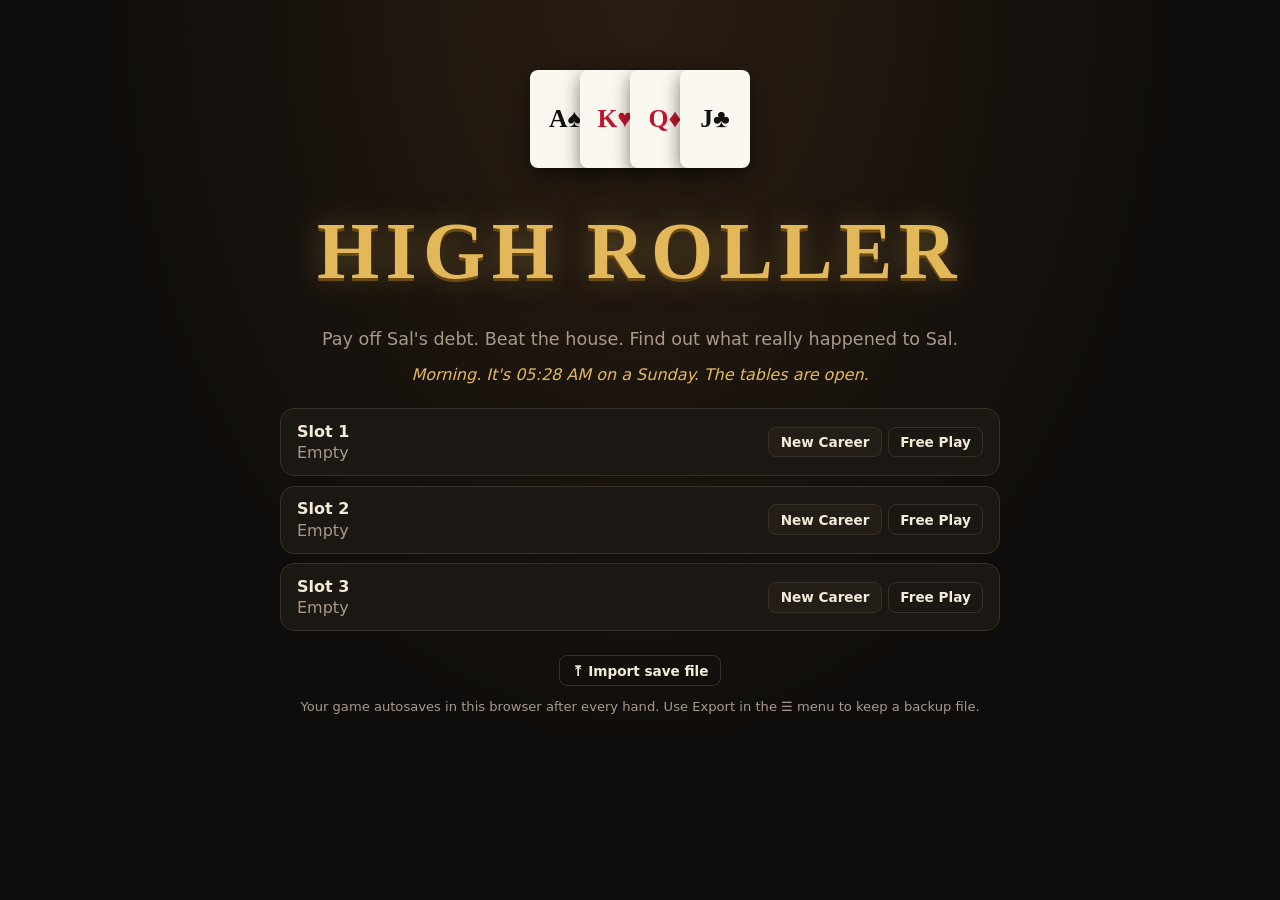
==== commit 2a4f8a23: "High Roller Level 3: LuckyStrike Originals with autobet; leaving a game returns to the laptop New js" ====
--- a/casino/index.html
+++ b/casino/index.html
@@ -15,6 +15,7 @@
 <link rel="apple-touch-icon" href="icons/apple-touch-icon.png">
 <link rel="stylesheet" href="css/style.css">
 <link rel="stylesheet" href="css/reality.css">
+<link rel="stylesheet" href="css/bedsit.css">
 </head>
 <body>
 <div id="app"></div>
@@ -60,13 +61,19 @@
 <script src="js/reality/demon.js"></script>
 <script src="js/reality/photo.js"></script>
 <script src="js/reality/wallet.js"></script>
+<script src="js/reality/shifts.js"></script>
 <script src="js/reality/people.js"></script>
 <script src="js/reality/pub.js"></script>
+<script src="js/reality/life.js"></script>
 <script src="js/holdem.js"></script>
 <script src="js/darts.js"></script>
 <script src="js/slotart.js"></script>
 <script src="js/slots.js"></script>
+<script src="js/originals.js"></script>
 <script src="js/world.js"></script>
+<script src="js/vendor/three.min.js"></script>
+<script src="js/vendor/reflector.js"></script>
+<script src="js/bedsit.js"></script>
 <script src="js/main.js"></script>
 </body>
 </html>
--- a/casino/css/style.css
+++ b/casino/css/style.css
@@ -354,7 +354,8 @@
 .fp.lit { background: #ff7a1a; color: #fff; box-shadow: 0 0 8px #ff7a1a; }
 .dice-tray { display: flex; align-items: center; gap: .6rem; }
 .cr-status { display: flex; align-items: center; gap: .7rem; background: rgba(0, 0, 0, .3); border-radius: 12px; padding: .45rem .6rem; flex-wrap: wrap; }
-.cr-status .history { flex: 1; display: flex; gap: 3px; flex-wrap: wrap; justify-content: flex-end; min-width: 0; }
+.cr-status .history { flex: 1 1 120px; display: flex; gap: 3px; flex-wrap: nowrap; justify-content: flex-end; min-width: 0; overflow: hidden; } /* one line: the oldest rolls slide off the left */
+.cr-status .roll-total { min-width: 3.4em; text-align: center; line-height: 1.05; } .cr-status .roll-total small { display: block; font-size: .58rem; letter-spacing: .06em; text-transform: uppercase; color: var(--gold); font-weight: 700; }
 .cr-puck { width: 46px; height: 46px; border-radius: 50%; display: flex; align-items: center; justify-content: center; font: 800 .72rem system-ui; background: #111; color: #fff; border: 2px solid #fff; flex: none; text-align: center; line-height: 1; }
 .cr-puck.on { background: #fff; color: #111; box-shadow: 0 0 12px rgba(255, 255, 255, .6); }
 .cr-guide { font-size: .86rem; background: rgba(255, 233, 168, .1); border-left: 3px solid var(--gold); border-radius: 6px; padding: .4rem .6rem; color: #fff6dc; }
@@ -993,3 +994,5 @@
 .faro-row { display: flex; flex-wrap: wrap; gap: .4rem; justify-content: flex-end; }
 .faro-log p { margin: .1rem 0; }
 @media (max-width: 520px) { .faro-layout { grid-template-columns: repeat(5, 1fr); } .faro-card { min-height: 54px; } }
+
+.pt.iso canvas { display: block; width: 100%; height: 100%; }
--- a/casino/css/reality.css
+++ b/casino/css/reality.css
@@ -168,34 +168,55 @@
 /* the dream screens, reached from Level 2: a way home */
 .title-l2 { margin-top: .6rem; }
 
-/* floor games: the bets slide up from the bottom while the camera looks at the machine */
-.l2-over.game { align-items: flex-end; padding: 0; pointer-events: none; background: linear-gradient(transparent 50%, rgba(0,0,0,.35)); }
-.l2-game { pointer-events: auto; width: min(760px, 100%); max-height: 58vh; max-height: 58dvh; overflow-y: auto; background: rgba(10,13,18,.94); border: 1px solid var(--l2-line); border-bottom: 0;
-  border-radius: 10px 10px 0 0; padding: .7rem 1rem calc(.8rem + env(safe-area-inset-bottom)); box-shadow: 0 -20px 60px rgba(0,0,0,.5); animation: l2up .35s ease-out; }
-@keyframes l2up { from { transform: translateY(40px); opacity: 0; } }
-.l2-gh { display: flex; align-items: center; gap: 12px; }
+/* floor games: full screen, like the tables in the dream: the machine on top, the bets underneath */
+.l2-over.game { flex-direction: column; align-items: stretch; justify-content: flex-start; padding: 0; background: radial-gradient(circle at 50% 30%, #1a1420, #050407 75%); animation: l2fade .25s ease-out; }
+@keyframes l2fade { from { opacity: 0; } }
+.l2-over.game > * { flex: none; }
+.l2-gh { display: flex; align-items: center; gap: 12px; padding: max(.55rem, env(safe-area-inset-top)) 1rem .5rem; background: rgba(10,13,18,.92); border-bottom: 1px solid var(--l2-line); }
 .l2-gh b { font-size: .78rem; letter-spacing: .18em; text-transform: uppercase; font-weight: 600; flex: 1; }
 .l2-gcash { font-variant-numeric: tabular-nums; color: var(--l2-accent); }
-.l2-gmsg { margin: .3rem 0 .6rem; color: #c3cbd4; font-size: .9rem; line-height: 1.45; min-height: 1.3em; }
+.l2-gstage { flex: 1 1 auto !important; min-height: 190px; display: flex; flex-direction: column; }
+.l2-stage { display: block; flex: 1 1 auto; min-height: 0; width: 100%; background: #000; pointer-events: none; }
+.l2-game { pointer-events: auto; width: min(860px, 100%); align-self: center; max-height: 46vh; max-height: 46dvh; overflow-y: auto; background: rgba(10,13,18,.97); border: 1px solid var(--l2-line); border-bottom: 0;
+  border-radius: 10px 10px 0 0; padding: .55rem 1rem 0; box-shadow: 0 -12px 40px rgba(0,0,0,.5); animation: l2up .3s ease-out; }
+@keyframes l2up { from { transform: translateY(30px); opacity: 0; } }
+.l2-gmsg { margin: .1rem 0 .55rem; color: #c3cbd4; font-size: .88rem; line-height: 1.45; min-height: 1.3em; }
 .l2-gsub { margin: 0 0 .5rem; color: var(--l2-dim); font-size: .82rem; line-height: 1.45; }
-.l2-tally { font-variant-numeric: tabular-nums; font-size: .95rem; margin-bottom: .6rem; }
-.l2-board { display: grid; gap: 6px; margin-bottom: .7rem; grid-auto-rows: min-content; align-items: start; }
+.l2-tally { font-variant-numeric: tabular-nums; font-size: .95rem; margin-bottom: .5rem; }
+.l2-board { display: grid; gap: 6px; margin-bottom: .6rem; grid-auto-rows: min-content; align-items: start; }
 .l2-board.bigsix { grid-template-columns: repeat(auto-fill, minmax(92px, 1fr)); }
 .l2-board.sicbo { grid-template-columns: repeat(auto-fill, minmax(84px, 1fr)); }
-.l2-spot { position: relative; display: flex; flex-direction: column; align-items: center; gap: 2px; padding: .55rem .3rem; min-height: 54px; background: rgba(14,74,52,.55); border: 1px solid rgba(217,194,122,.35);
+.l2-spot { position: relative; display: flex; flex-direction: column; align-items: center; gap: 2px; padding: .5rem .3rem; min-height: 52px; background: rgba(14,74,52,.55); border: 1px solid rgba(217,194,122,.35);
   border-radius: 4px; color: #f3ead8; font: inherit; cursor: pointer; -webkit-user-select: none; user-select: none; touch-action: manipulation; }
 .l2-spot b { font-size: .88rem; } .l2-spot small { font-size: .68rem; color: #cbbf96; }
 .l2-spot em { position: absolute; top: -7px; right: -5px; font-style: normal; font-size: .7rem; font-weight: 700; color: #2a1a05; background: #e3b85a; border-radius: 10px; padding: 1px 6px; display: none; }
 .l2-spot.bet { border-color: #e3b85a; background: rgba(14,90,60,.8); } .l2-spot.bet em { display: block; }
 .l2-spot:hover { filter: brightness(1.15); }
-.l2-gfoot { display: flex; align-items: center; gap: 8px; flex-wrap: wrap; }
+.l2-gfoot { position: sticky; bottom: 0; display: flex; align-items: center; gap: 8px; flex-wrap: wrap; padding: .5rem 0 calc(.6rem + env(safe-area-inset-bottom)); background: rgba(10,13,18,.98); }
 .l2-chips { display: flex; gap: 6px; flex: 1; }
 .l2-chip { width: 44px; height: 44px; border-radius: 50%; border: 3px dashed rgba(255,255,255,.55); background: #2a3a4a; color: #fff; font-weight: 700; font-size: .75rem; cursor: pointer; }
 .l2-chip[data-v="5"] { background: #b3222b; } .l2-chip[data-v="25"] { background: #138a3e; } .l2-chip[data-v="100"] { background: #151515; } .l2-chip[data-v="500"] { background: #6a2c91; } .l2-chip[data-v="1000"] { background: #c9a14a; color: #2a1a05; }
 .l2-chip.on { outline: 2px solid #fff; outline-offset: 2px; }
 .l2-btn.go { background: linear-gradient(#f0c96b, #c99631); color: #2a1a05; border-color: #f6d88d; font-weight: 700; min-width: 120px; }
 .l2-btn.go:disabled { opacity: .5; }
-@media (max-width: 560px) { .l2-game { max-height: 47vh; max-height: 47dvh; } .l2-chips { flex-basis: 100%; justify-content: space-between; } .l2-gfoot .l2-btn { flex: 1; } }
+.l2-btn.jpbet { border: 1px dashed #c9a14a; color: #e8d7a8; background: rgba(201,161,74,.08); font-size: .8rem; }
+.l2-btn.jpbet.on { border-style: solid; background: linear-gradient(#7a1a2a, #4a0e18); color: #ffe9a8; box-shadow: 0 0 12px rgba(255,200,90,.35); }
+/* the Meridian Jackpots: three meters on every machine */
+.l2-jp { display: flex; justify-content: center; gap: 8px; padding: .45rem .6rem; background: linear-gradient(#1c1006, #0a0604); border-bottom: 1px solid rgba(201,161,74,.4); }
+.l2-jpm { flex: 0 1 170px; min-width: 0; text-align: center; border: 1px solid rgba(201,161,74,.7); border-radius: 6px; padding: .2rem .3rem; background: #120a04; }
+.l2-jpm small { display: block; font-size: .62rem; letter-spacing: .2em; text-transform: uppercase; color: #cbbf96; }
+.l2-jpm b { display: block; font: 700 1rem/1.2 Georgia, serif; font-variant-numeric: tabular-nums; color: #ffe9a8; white-space: nowrap; }
+.l2-jpm.mini b { color: #9cc4ff; } .l2-jpm.major b { color: #ff8a8a; } .l2-jpm.grand { border-color: #ffd34d; box-shadow: 0 0 14px rgba(255,211,77,.25); } .l2-jpm.grand b { color: #ffd34d; font-size: 1.15rem; }
+.l2-jpw { position: fixed; inset: 0; z-index: 75; display: flex; align-items: center; justify-content: center; padding: 16px; background: radial-gradient(circle, rgba(40,20,4,.92), rgba(0,0,0,.95) 70%); animation: l2fade .3s; }
+.l2-jpw.out { opacity: 0; transition: opacity .3s; }
+.l2-jpw-box { width: min(560px, 100%); display: flex; flex-direction: column; align-items: center; gap: .5rem; text-align: center; color: #f3ead8; }
+.l2-jpw-box h2 { margin: 0; font: 700 1.35rem Georgia, serif; color: #ffd34d; text-shadow: 0 0 18px rgba(255,200,80,.5); }
+.l2-jpw-box p { margin: 0; color: #cbbf96; font-size: .9rem; }
+.l2-jpw-box .l2-jp { width: 100%; border-radius: 6px; }
+.l2-jpw-c { width: min(86vw, 50vh, 480px); aspect-ratio: 1; }
+.l2-jpw.won h2 { animation: l2pulse .8s ease-in-out infinite alternate; }
+@keyframes l2pulse { to { transform: scale(1.08); } }
+@media (max-width: 560px) { .l2-game { max-height: 50vh; max-height: 50dvh; } .l2-chips { flex-basis: 100%; justify-content: space-between; } .l2-gfoot .l2-btn { flex: 1; } .l2-jpm b { font-size: .88rem; } .l2-jpm.grand b { font-size: 1rem; } }
 
 /* the fever dream back to the town, and the darker endings */
 .l2-over.fever { background: radial-gradient(circle at 50% 50%, #3a1a40, #000 70%); animation: l2fever 8s ease-in forwards; }
@@ -259,12 +280,6 @@
 .ph-piece.sel { outline: 2px solid var(--l2-accent); outline-offset: 2px; clip-path: none; }
 .ph-img { display: block; width: 100%; height: 100%; transition: transform .2s; }
 
-/* the floor games draw their machine at the top of the bet sheet */
-.l2-over.game { flex-direction: column; justify-content: flex-end; align-items: center; }
-.l2-over.game > * { flex: none; }
-.l2-stage { display: block; width: min(760px, 100%); border-radius: 8px 8px 0 0; background: #000; pointer-events: none; box-shadow: 0 -8px 30px rgba(0,0,0,.6); }
-@media (max-height: 760px) { .l2-over.game .l2-game { max-height: 46vh; max-height: 46dvh; } }
-
 /* the scare: the face fills the screen, under the flash */
 .l2-scareface { position: fixed; inset: 0; width: 100vw; height: 100vh; z-index: 89; pointer-events: none; }
 /* in the isometric world the prompt sits low, out of the way of your character */
@@ -283,3 +298,44 @@
 .l2-plate:active { transform: scale(.93); } .l2-plate.clean { box-shadow: 0 0 14px rgba(200,240,255,.7); cursor: default; }
 /* on a phone the right-hand chips wrap under each other, so the objective keeps a readable width */
 @media (max-width: 560px) { .l2-left { flex: 1 1 46%; min-width: 46%; } .l2-right { flex-wrap: wrap; justify-content: flex-end; row-gap: 6px; } .l2-torch { padding: .35rem .5rem; border-radius: 20px; background: var(--l2-glass); border: 1px solid var(--l2-line); } }
+
+/* pool at the Low Tide */
+.l2-pscore { display: flex; justify-content: space-between; gap: 8px; padding: .4rem 1rem; background: rgba(10,13,18,.9); font-size: .85rem; font-variant-numeric: tabular-nums; }
+.l2-pscore span { opacity: .6; } .l2-pscore span.on { opacity: 1; color: var(--l2-accent); font-weight: 700; } .l2-pscore .mid { opacity: .8; }
+.l2-stage.l2-pool { pointer-events: auto; touch-action: none; background: #0b0705; }
+.l2-pmeter { flex: 1; min-width: 120px; height: 14px; border-radius: 7px; background: #1a1f26; border: 1px solid var(--l2-line); overflow: hidden; }
+.l2-pmeter i { display: block; height: 100%; width: 0; background: #3c3; }
+.l2-over.game.pool .l2-btn.go { touch-action: none; -webkit-user-select: none; user-select: none; }
+
+/* Level 2 life: the spirit bar, the menus, the little lines that float up when something lifts you or drags you down */
+.l2-spirit { background: linear-gradient(90deg, #b59af0, #f0c96b) !important; }
+.l2-spark { position: fixed; left: 18px; top: 128px; z-index: 70; pointer-events: none; font: 600 .82rem "Helvetica Neue", "Segoe UI", Roboto, system-ui, sans-serif; padding: .25rem .55rem; border-radius: 4px; background: rgba(10,13,18,.85); border: 1px solid rgba(255,255,255,.14); animation: l2spark 2.2s ease-out forwards; }
+.l2-spark.good { color: #c8f0b0; } .l2-spark.bad { color: #ffb0a0; }
+@keyframes l2spark { 0% { opacity: 0; transform: translateY(8px); } 15% { opacity: 1; transform: none; } 80% { opacity: 1; } 100% { opacity: 0; transform: translateY(-18px); } }
+.l2-menu .l2-read { margin: 0 0 .5rem; }
+.l2-mneeds { display: grid; grid-template-columns: 1fr 1fr; gap: 4px 12px; margin-bottom: .6rem; padding: .45rem .6rem; background: rgba(255,255,255,.04); border-radius: 6px; }
+.l2-mneed { display: flex; align-items: center; gap: 6px; font-size: .78rem; } .l2-mneed .l2-bar { flex: 1; } .l2-mneed em { font-style: normal; color: var(--l2-dim); min-width: 2.2em; text-align: right; }
+.l2-mlist { display: flex; flex-direction: column; gap: 4px; max-height: 52vh; overflow-y: auto; }
+.l2-mrow { display: flex; align-items: center; gap: 10px; padding: .4rem .5rem; border-radius: 6px; background: rgba(255,255,255,.03); }
+.l2-mrow:hover { background: rgba(255,255,255,.06); }
+.l2-mi { font-size: 1.35rem; width: 1.8em; text-align: center; }
+.l2-mn { flex: 1; min-width: 0; display: flex; flex-direction: column; } .l2-mn b { font-weight: 600; font-size: .92rem; } .l2-mn small { color: var(--l2-dim); font-size: .74rem; }
+.l2-mrow .l2-btn { min-width: 64px; padding: .35rem .6rem; }
+.l2-mfoot { margin: .5rem 0 0; color: var(--l2-accent); font-variant-numeric: tabular-nums; font-size: .85rem; text-align: right; }
+
+/* shifts (js/reality/shifts.js): the shelves, the stocktake, the taps */
+.l2-job { display: flex; flex-direction: column; align-items: stretch; gap: .6rem; }
+.l2-job-n { margin: 0; font-size: .85rem; opacity: .75; text-align: center; }
+.l2-job-item { display: flex; align-items: center; justify-content: center; gap: .7rem; padding: .8rem; border-radius: 12px; background: rgba(255,255,255,.06); font-size: 1.05rem; }
+.l2-job-item span { font-size: 2.2rem; }
+.l2-job-item.shake { animation: l2-shake .35s; }
+@keyframes l2-shake { 25% { transform: translateX(-6px); } 75% { transform: translateX(6px); } }
+.l2-job-opts { display: grid; grid-template-columns: repeat(2, 1fr); gap: .5rem; }
+.l2-job-opts .l2-btn { min-height: 48px; }
+.l2-bin { display: flex; flex-wrap: wrap; justify-content: center; gap: .35rem; padding: .8rem; min-height: 110px; border-radius: 10px; background: #2a2520; border: 2px solid #4a3a2a; font-size: 1.6rem; }
+.l2-bin span { display: inline-block; }
+.l2-pint { position: relative; align-self: center; width: 90px; height: 150px; border: 3px solid rgba(220,230,240,.7); border-top: none; border-radius: 0 0 14px 14px; overflow: hidden; background: rgba(255,255,255,.05); }
+.l2-pint i { position: absolute; left: 0; right: 0; bottom: 0; height: 0; background: linear-gradient(#fff8e0 0 10px, #e0a030 10px, #b86a10); }
+.l2-pint em { position: absolute; left: 0; right: 0; bottom: 80%; height: 17%; border-top: 2px dashed #7dff9a; border-bottom: 2px dashed #7dff9a; pointer-events: none; }
+.l2-pint.over { border-color: #e0503a; }
+.l2-tap { align-self: center; min-width: 200px; min-height: 56px; font-size: 1.05rem; touch-action: none; user-select: none; -webkit-user-select: none; }
--- a/casino/css/bedsit.css
+++ b/casino/css/bedsit.css
@@ -0,0 +1,165 @@
+/* Level 3: the bedsit (js/bedsit.js). First person, full screen, one bar left. */
+body.bedsit { overflow: hidden; background: #000; }
+body.bedsit main.screen { padding: 0; margin: 0; max-width: none; }
+.l3 { position: fixed; inset: 0; z-index: 40; background: #000; color: #e8e2d4; font-family: Georgia, 'Times New Roman', serif; user-select: none; -webkit-user-select: none; --blur: 0px; }
+.l3-host { position: absolute; inset: 0; filter: blur(var(--blur)); transition: filter 1.2s; }
+.l3-host canvas { display: block; width: 100% !important; height: 100% !important; touch-action: none; cursor: grab; }
+.l3-vign { position: absolute; inset: 0; pointer-events: none; background: radial-gradient(ellipse at center, transparent 55%, rgba(0, 0, 0, .55) 100%); transition: background 2s; }
+.l3.sick .l3-vign { background: radial-gradient(ellipse at center, transparent 35%, rgba(40, 0, 0, .6) 100%); animation: l3-pulse 2.6s ease-in-out infinite; }
+@keyframes l3-pulse { 50% { opacity: .65; } }
+
+/* the HUD: the drink, the money, the debt */
+.l3-hud { position: absolute; top: 10px; left: 12px; right: 56px; display: flex; flex-wrap: wrap; gap: 8px 16px; align-items: flex-start; justify-content: space-between; pointer-events: none; text-shadow: 0 1px 3px #000; }
+.l3-drink { display: flex; align-items: center; gap: 8px; background: rgba(10, 8, 6, .62); border: 1px solid rgba(232, 184, 90, .35); border-radius: 10px; padding: 6px 10px; }
+.l3-drink span { font-size: 18px; }
+.l3-bar { width: 140px; height: 10px; border-radius: 6px; background: rgba(255, 255, 255, .12); overflow: hidden; }
+.l3-bar i { display: block; height: 100%; width: 50%; background: linear-gradient(90deg, #b8762a, #f0c060); transition: width .6s; }
+.l3-drink em { font-style: normal; font-size: 13px; min-width: 74px; }
+.l3-drink.low { border-color: #c0392b; animation: l3-pulse 1.2s ease-in-out infinite; }
+.l3-drink.low .l3-bar i { background: linear-gradient(90deg, #7a1a12, #e0503a); }
+.l3-right { display: flex; flex-direction: column; align-items: flex-end; gap: 3px; background: rgba(10, 8, 6, .62); border: 1px solid rgba(255, 255, 255, .12); border-radius: 10px; padding: 6px 10px; }
+.l3-cash { font: 700 18px/1 system-ui, sans-serif; color: #7dffb0; }
+.l3-goal { width: 140px; height: 5px; border-radius: 3px; background: rgba(255, 255, 255, .12); overflow: hidden; }
+.l3-goal i { display: block; height: 100%; background: #7dffb0; }
+.l3-right small, .l3-cans { font: 12px system-ui, sans-serif; opacity: .8; }
+.l3-cans { flex-basis: 100%; }
+.l3-menu { position: absolute; top: 10px; right: 10px; width: 40px; height: 40px; border-radius: 10px; border: 1px solid rgba(255, 255, 255, .2); background: rgba(10, 8, 6, .62); color: #e8e2d4; font-size: 20px; cursor: pointer; }
+
+/* looking at things */
+.l3-cross { position: absolute; left: 50%; top: 50%; width: 6px; height: 6px; margin: -3px 0 0 -3px; border-radius: 50%; background: rgba(255, 255, 255, .6); box-shadow: 0 0 3px #000; pointer-events: none; }
+.l3-prompt { position: absolute; left: 50%; top: calc(50% + 22px); transform: translateX(-50%); padding: 4px 12px; border-radius: 14px; background: rgba(10, 8, 6, .7); font-size: 15px; opacity: 0; transition: opacity .2s; pointer-events: none; white-space: nowrap; }
+.l3-prompt.on { opacity: 1; }
+.l3-prompt.on::after { content: '  ✋'; }
+.l3-use { position: absolute; right: 18px; bottom: 22px; width: 68px; height: 68px; border-radius: 50%; border: 2px solid rgba(232, 184, 90, .55); background: rgba(10, 8, 6, .6); font-size: 30px; cursor: pointer; touch-action: none; }
+.l3-stick { position: absolute; display: none; width: 100px; height: 100px; border-radius: 50%; border: 2px solid rgba(255, 255, 255, .3); background: rgba(255, 255, 255, .06); pointer-events: none; }
+.l3-stick i { position: absolute; left: 30px; top: 30px; width: 40px; height: 40px; border-radius: 50%; background: rgba(255, 255, 255, .35); }
+.l3-hint { position: absolute; left: 50%; bottom: 22px; transform: translateX(-50%); max-width: min(560px, calc(100% - 120px)); text-align: center; font: 13px/1.4 system-ui, sans-serif; background: rgba(10, 8, 6, .65); padding: 6px 12px; border-radius: 10px; pointer-events: none; transition: opacity 1.5s; }
+.l3-hint.out { opacity: 0; }
+
+/* narration and choices: your own voice */
+.l3-say { position: fixed; inset: 0; z-index: 60; display: flex; align-items: flex-end; justify-content: center; padding: 16px 16px max(28px, env(safe-area-inset-bottom)); background: linear-gradient(transparent 45%, rgba(0, 0, 0, .7)); cursor: pointer; font-family: Georgia, serif; color: #ece6d6; }
+.l3-say.pick { cursor: default; align-items: center; background: rgba(0, 0, 0, .55); }
+.l3-line { max-width: 640px; width: 100%; background: rgba(14, 11, 8, .92); border: 1px solid rgba(232, 184, 90, .3); border-radius: 12px; padding: 14px 18px; box-shadow: 0 8px 30px rgba(0, 0, 0, .6); }
+.l3-line b { display: block; color: #e8b85a; font-size: 13px; letter-spacing: .08em; text-transform: uppercase; margin-bottom: 4px; }
+.l3-line p { margin: 0; font-size: 17px; line-height: 1.5; }
+.l3-line i { color: #c8c0b0; }
+.l3-say > small { position: absolute; bottom: 8px; left: 50%; transform: translateX(-50%); font: 11px system-ui, sans-serif; opacity: .5; }
+.l3-opts { display: flex; flex-direction: column; gap: 8px; margin-top: 12px; }
+.l3-btn { font: 15px system-ui, sans-serif; text-align: left; color: #ece6d6; background: rgba(255, 255, 255, .07); border: 1px solid rgba(255, 255, 255, .18); border-radius: 9px; padding: 10px 14px; cursor: pointer; }
+.l3-btn:hover, .l3-btn:focus-visible { background: rgba(232, 184, 90, .18); border-color: rgba(232, 184, 90, .6); }
+.l3-btn.ghost { background: none; }
+.l3-toast { position: fixed; z-index: 70; left: 50%; top: 70px; transform: translateX(-50%); max-width: calc(100% - 32px); background: rgba(14, 11, 8, .92); border: 1px solid rgba(232, 184, 90, .35); color: #ece6d6; font: 14px/1.4 Georgia, serif; padding: 8px 14px; border-radius: 10px; animation: l3-toast 3.2s forwards; pointer-events: none; }
+@keyframes l3-toast { 0% { opacity: 0; transform: translate(-50%, -8px); } 8%, 85% { opacity: 1; transform: translate(-50%, 0); } 100% { opacity: 0; } }
+
+/* the laptop */
+.l3-laptop { position: fixed; inset: 0; z-index: 55; display: flex; align-items: center; justify-content: center; padding: 16px; background: rgba(0, 0, 0, .6); }
+.l3-lap { width: min(720px, 100%); max-height: calc(100vh - 32px); overflow-y: auto; background: #0c1424; color: #e8eef8; border: 10px solid #1c1c22; border-radius: 14px; padding: 14px 16px 18px; font-family: system-ui, sans-serif; box-shadow: 0 0 60px rgba(90, 140, 255, .3); }
+.l3-lap-h { display: flex; align-items: center; gap: 12px; }
+.l3-lap-h b { color: #ffd34d; font: 700 22px Georgia, serif; }
+.l3-lap-h span { margin-left: auto; color: #5aff9a; font-weight: 700; }
+.l3-x { width: 36px; height: 36px; border-radius: 8px; border: 1px solid #2a3a5a; background: #16233a; color: #e8eef8; font-size: 22px; cursor: pointer; }
+.l3-lap h4 { margin: 14px 0 6px; font-size: 12px; letter-spacing: .1em; text-transform: uppercase; color: #8aa0c8; }
+.l3-lap-note { margin: 8px 0; color: #9ab; font-size: 13px; }
+.l3-goal2 { position: relative; height: 18px; border-radius: 9px; background: #16233a; overflow: hidden; }
+.l3-goal2 i { position: absolute; inset: 0 auto 0 0; background: linear-gradient(90deg, #1e7a44, #5aff9a); }
+.l3-goal2 span { position: relative; display: block; text-align: center; font-size: 12px; line-height: 18px; text-shadow: 0 1px 2px #000; }
+.l3-grid { display: grid; grid-template-columns: repeat(auto-fill, minmax(140px, 1fr)); gap: 8px; }
+.l3-game { display: flex; flex-direction: column; align-items: flex-start; gap: 2px; text-align: left; padding: 10px; border-radius: 9px; border: 1px solid #2a3a5a; background: #16233a; color: #e8eef8; cursor: pointer; min-height: 64px; }
+.l3-game:hover, .l3-game:focus-visible { background: #2a4a7a; }
+.l3-game span { font-size: 20px; }
+.l3-game b { font-size: 14px; }
+.l3-game small { font-size: 11px; color: #8aa0c8; }
+.hud-l3 { background: #0c1424; }
+
+/* the endings */
+.l3-end { position: fixed; inset: 0; z-index: 80; display: flex; align-items: center; justify-content: center; padding: 16px; background: #000; animation: l3-fade 2.5s; }
+.l3-end.good { background: radial-gradient(ellipse at 50% 30%, #5a6a7a, #1a2028 70%); }
+@keyframes l3-fade { from { opacity: 0; } }
+.l3-end-box { max-width: 520px; text-align: center; color: #ece6d6; font-family: Georgia, serif; }
+.l3-end-box small { letter-spacing: .14em; text-transform: uppercase; opacity: .7; }
+.l3-end-box h2 { font-size: 40px; margin: 8px 0 14px; color: #c0392b; }
+.l3-end.good h2 { color: #f0d890; }
+.l3-end-box p { font-size: 17px; line-height: 1.5; }
+.l3-end-box .muted { opacity: .65; font-size: 14px; }
+.l3-end-btns { display: flex; flex-direction: column; gap: 8px; margin-top: 20px; }
+.l3-end-btns .l3-btn { text-align: center; }
+.l3-go { border-color: #8a9496; }
+
+@media (max-width: 600px) {
+  .l3-bar, .l3-goal { width: 96px; }
+  .l3-line p { font-size: 16px; }
+  .l3-hint { bottom: 100px; }
+}
+
+/* LuckyStrike Originals (js/originals.js): the laptop's own games */
+body[data-screen="originals"] { background: #0b1a24; }
+.orig { --o-bg: #0f212e; --o-panel: #1a2c38; --o-line: #2f4553; --o-text: #e6edf3; --o-mute: #8ea3b4; --o-go: #00d24a; color: var(--o-text); font-family: system-ui, -apple-system, Segoe UI, sans-serif; max-width: 1100px; margin: 0 auto; padding: 10px 10px 24px; }
+.orig-head { display: flex; align-items: baseline; gap: 12px; flex-wrap: wrap; margin: 4px 2px 10px; }
+.orig-head b { font-size: 18px; }
+.orig-rtp { color: var(--o-mute); font-size: 12px; }
+.orig-bal { margin-left: auto; font-weight: 700; color: #4dff7a; }
+.orig-tabs { display: flex; gap: 6px; overflow-x: auto; padding-bottom: 6px; margin-bottom: 10px; }
+.orig-tabs button { flex: 0 0 auto; display: flex; gap: 6px; align-items: center; padding: 9px 14px; border-radius: 999px; border: 1px solid var(--o-line); background: var(--o-panel); color: var(--o-text); font-weight: 600; cursor: pointer; }
+.orig-tabs button.on { background: var(--o-line); border-color: #557086; }
+.orig-main { display: grid; grid-template-columns: 300px 1fr; gap: 10px; }
+.orig-side, .orig-right { background: var(--o-panel); border-radius: 10px; padding: 12px; }
+.orig-right { background: var(--o-bg); border: 1px solid var(--o-line); display: flex; flex-direction: column; gap: 10px; min-width: 0; }
+.orig-mode { display: grid; grid-template-columns: 1fr 1fr; gap: 4px; padding: 4px; background: var(--o-bg); border-radius: 999px; margin-bottom: 12px; }
+.orig-mode button { padding: 8px; border-radius: 999px; border: 0; background: none; color: var(--o-mute); font-weight: 600; cursor: pointer; }
+.orig-mode button.on { background: var(--o-line); color: var(--o-text); }
+.orig-field { display: flex; flex-direction: column; gap: 4px; margin-bottom: 10px; min-width: 0; }
+.orig-field label { font-size: 12px; color: var(--o-mute); font-weight: 600; }
+.orig-in { width: 100%; box-sizing: border-box; background: var(--o-bg); color: var(--o-text); border: 2px solid var(--o-line); border-radius: 6px; padding: 8px 10px; font: 600 14px system-ui, sans-serif; min-width: 0; }
+.orig-in.pct { width: 80px; flex: 0 0 auto; }
+.orig-bet { display: flex; gap: 4px; }
+.orig-bet button, .orig-sub, .orig-flip { background: var(--o-line); color: var(--o-text); border: 0; border-radius: 6px; padding: 0 10px; font-weight: 700; cursor: pointer; min-height: 38px; }
+.orig-sub { width: 100%; margin-bottom: 10px; }
+.orig-flip { white-space: nowrap; font-size: 12px; }
+.orig-row { display: flex; gap: 6px; align-items: center; }
+.orig-go { width: 100%; padding: 14px; border: 0; border-radius: 8px; background: var(--o-go); color: #04210f; font-size: 16px; font-weight: 800; cursor: pointer; box-shadow: 0 4px 0 #009633; }
+.orig-go:active { transform: translateY(2px); box-shadow: 0 2px 0 #009633; }
+.orig-go.stop { background: #ff4d5a; color: #fff; box-shadow: 0 4px 0 #b3202c; }
+.orig-go:disabled { opacity: .55; }
+.orig-note { color: var(--o-mute); font-size: 12px; line-height: 1.4; margin: 0 0 10px; display: block; }
+.orig-left { color: var(--o-mute); font-size: 11px; }
+.orig-hist { display: flex; gap: 4px; justify-content: flex-end; flex-wrap: wrap; min-height: 26px; }
+.orig-hist span { padding: 4px 8px; border-radius: 999px; background: var(--o-line); font-size: 12px; font-weight: 700; color: var(--o-mute); }
+.orig-hist span.win { background: #00a83a; color: #fff; }
+.orig-stage { display: flex; flex-direction: column; gap: 12px; flex: 1; justify-content: center; }
+.orig-trio { display: grid; grid-template-columns: repeat(3, 1fr); gap: 8px; background: var(--o-panel); padding: 10px; border-radius: 8px; }
+.orig-trio .orig-field { margin: 0; }
+.orig-stats { display: flex; flex-wrap: wrap; align-items: center; gap: 16px; margin-top: 10px; padding: 10px 12px; background: var(--o-panel); border-radius: 10px; }
+.orig-stats div { display: flex; flex-direction: column; } .orig-stats small { color: var(--o-mute); font-size: 11px; }
+.orig-stats b.up { color: #4dff7a; } .orig-stats b.down { color: #ff4d5a; }
+.orig-stats canvas { margin-left: auto; width: 300px; max-width: 100%; height: 60px; }
+/* dice */
+.orig-dice { padding: 40px 8px 8px; }
+.orig-track { position: relative; height: 18px; margin: 30px 10px 34px; --at: 50%; }
+.orig-fill { position: absolute; inset: 0; border-radius: 999px; background: linear-gradient(90deg, #ff4d5a 0 var(--at), #00d24a var(--at) 100%); box-shadow: inset 0 0 0 4px #2f4553; }
+.orig-track.under .orig-fill { background: linear-gradient(90deg, #00d24a 0 var(--at), #ff4d5a var(--at) 100%); }
+.orig-range { position: absolute; inset: -12px 0; width: 100%; margin: 0; background: none; -webkit-appearance: none; appearance: none; height: 42px; cursor: pointer; }
+.orig-range::-webkit-slider-thumb { -webkit-appearance: none; width: 34px; height: 34px; border-radius: 6px; background: #4d8cff; border: 3px solid #fff; }
+.orig-range::-moz-range-thumb { width: 30px; height: 30px; border-radius: 6px; background: #4d8cff; border: 3px solid #fff; }
+.orig-marker { position: absolute; top: -48px; transform: translateX(-50%); transition: left .25s ease-out; opacity: 0; pointer-events: none; }
+.orig-marker.show { opacity: 1; }
+.orig-marker b { display: block; background: #fff; color: #0f212e; padding: 6px 10px; border-radius: 6px; font-size: 15px; }
+.orig-marker.win b { color: #00a83a; } .orig-marker.lose b { color: #e0323e; }
+.orig-ticks { position: absolute; left: 0; right: 0; top: 26px; display: flex; justify-content: space-between; color: var(--o-mute); font-size: 11px; }
+/* limbo, crash, plinko, mines */
+.orig-big { font-size: clamp(54px, 12vw, 110px); font-weight: 800; text-align: center; padding: 40px 0; font-variant-numeric: tabular-nums; }
+.orig-big.win { color: #4dff7a; } .orig-big.lose { color: #ff4d5a; }
+.orig-crash, .orig-plinko { width: 100%; height: auto; border-radius: 8px; display: block; }
+.orig-plinko { max-height: 62vh; object-fit: contain; }
+.orig-mines { display: grid; grid-template-columns: repeat(5, 1fr); gap: 8px; max-width: 460px; width: 100%; margin: 0 auto; }
+.orig-tile { aspect-ratio: 1; border: 0; border-radius: 8px; background: #2f4553; box-shadow: 0 5px 0 #213743; font-size: clamp(20px, 6vw, 34px); cursor: pointer; color: #fff; }
+.orig-tile:hover:not(:disabled) { background: #557086; transform: translateY(-2px); }
+.orig-tile.pick { background: #6a4dff; box-shadow: 0 5px 0 #4a2fc8; }
+.orig-tile.open, .orig-tile.gem, .orig-tile.mine { background: #071824; box-shadow: none; }
+.orig-tile.dim { opacity: .45; }
+.orig-tile.boom { background: #5a1018; opacity: 1; }
+@media (max-width: 760px) {
+  .orig-main { grid-template-columns: 1fr; }
+  .orig-right { order: -1; }
+  .orig-trio { grid-template-columns: 1fr 1fr; }
+  .orig-stats canvas { width: 100%; }
+}
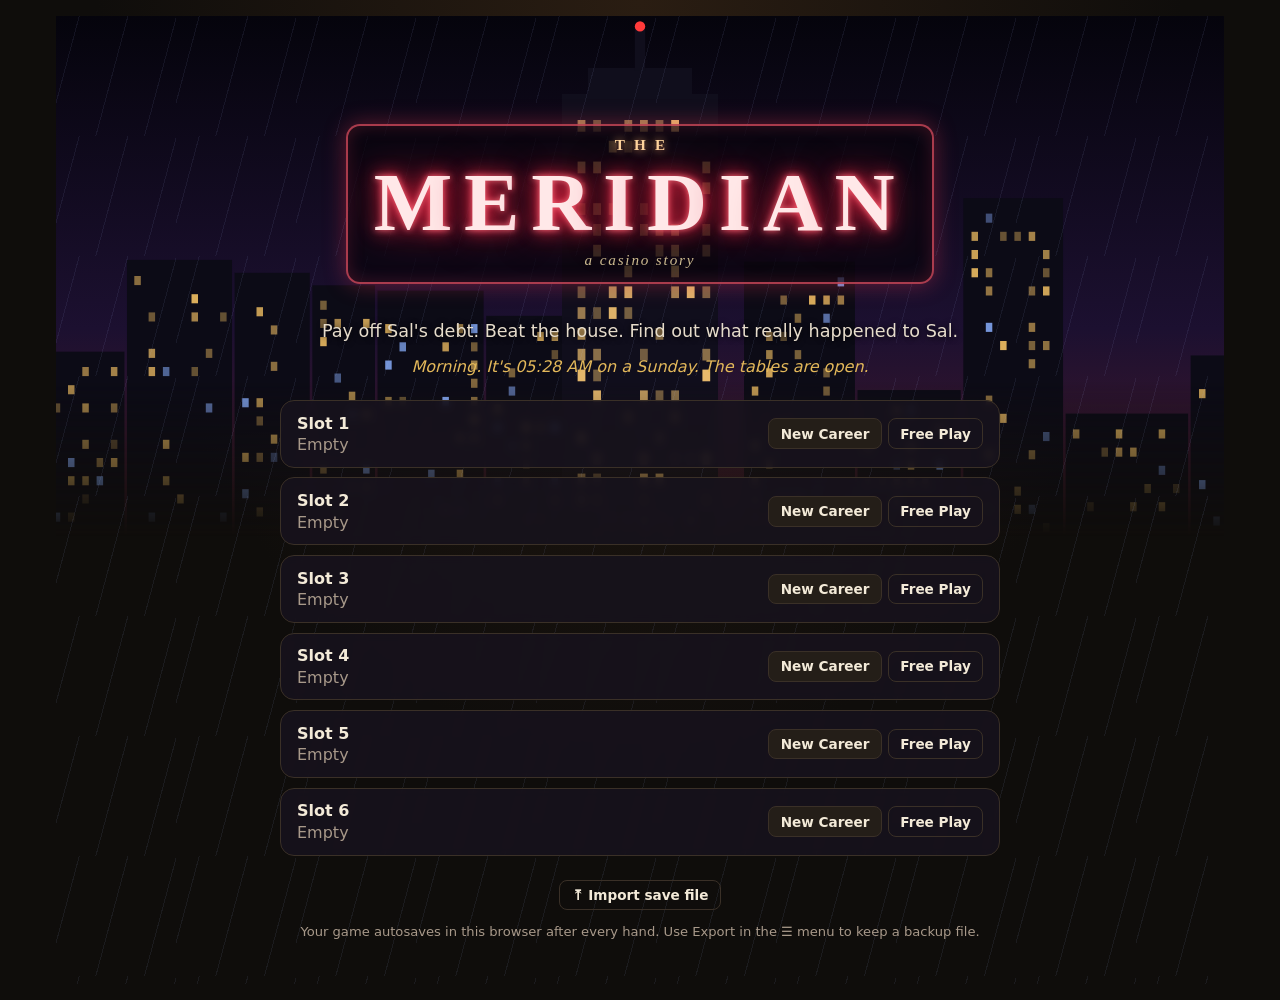
==== commit 43b40f66: "The Meridian: the game's new name and title screen; Vinnie's back office; save a copy to another slo" ====
--- a/casino/index.html
+++ b/casino/index.html
@@ -3,7 +3,7 @@
 <head>
 <meta charset="utf-8">
 <meta name="viewport" content="width=device-width, initial-scale=1, viewport-fit=cover">
-<title>High Roller</title>
+<title>The Meridian</title>
 <meta name="description" content="Casino table games with a career mode: blackjack, Ultimate Texas Hold'em, baccarat, craps, Mississippi Stud, Three Card Poker, Let It Ride, roulette and Casino War.">
 <link rel="icon" href="data:image/svg+xml,%3Csvg xmlns='http://www.w3.org/2000/svg' viewBox='0 0 100 100'%3E%3Ctext y='.9em' font-size='90'%3E%F0%9F%8E%B2%3C/text%3E%3C/svg%3E">
 <link rel="manifest" href="manifest.webmanifest">
@@ -11,7 +11,7 @@
 <meta name="apple-mobile-web-app-capable" content="yes">
 <meta name="mobile-web-app-capable" content="yes">
 <meta name="apple-mobile-web-app-status-bar-style" content="black-translucent">
-<meta name="apple-mobile-web-app-title" content="High Roller">
+<meta name="apple-mobile-web-app-title" content="The Meridian">
 <link rel="apple-touch-icon" href="icons/apple-touch-icon.png">
 <link rel="stylesheet" href="css/style.css">
 <link rel="stylesheet" href="css/reality.css">
@@ -19,7 +19,7 @@
 </head>
 <body>
 <div id="app"></div>
-<noscript>High Roller needs JavaScript.</noscript>
+<noscript>The Meridian needs JavaScript.</noscript>
 <script src="js/core.js"></script>
 <script src="js/poker.js"></script>
 <script src="js/paytables.js"></script>
@@ -52,6 +52,7 @@
 <script src="js/fragments.js"></script>
 <script src="js/afterstory.js"></script>
 <script src="js/salquest.js"></script>
+<script src="js/office.js"></script>
 <script src="js/reality/isoart.js"></script>
 <script src="js/reality/engine.js"></script>
 <script src="js/reality/games.js"></script>
@@ -70,6 +71,7 @@
 <script src="js/slotart.js"></script>
 <script src="js/slots.js"></script>
 <script src="js/originals.js"></script>
+<script src="js/promos.js"></script>
 <script src="js/world.js"></script>
 <script src="js/vendor/three.min.js"></script>
 <script src="js/vendor/reflector.js"></script>
--- a/casino/css/style.css
+++ b/casino/css/style.css
@@ -79,7 +79,7 @@
 .panel { background: var(--panel); border: 1px solid var(--line); border-radius: 16px; padding: 1rem; }
 .panel.me { display: flex; gap: 1rem; align-items: center; grid-column: 1; }
 .avatar { width: 110px; flex: none; background: radial-gradient(circle at 50% 35%, #3a2a1a, #130e09); border-radius: 14px; border: 1px solid var(--line); padding: 6px; }
-.avatar-svg { display: block; width: 100%; }
+.avatar svg { display: block; width: 100%; height: auto; }
 .me-info { min-width: 0; }
 .inv { display: flex; flex-wrap: wrap; gap: 4px; margin: .5rem 0; font-size: 1.2rem; }
 .net { font-size: .9rem; color: var(--muted); } .net b { color: var(--ink); }
@@ -167,6 +167,8 @@
 #toasts { position: fixed; bottom: calc(16px + env(safe-area-inset-bottom)); left: 50%; transform: translateX(-50%); z-index: 200; display: flex; flex-direction: column; gap: .4rem; align-items: center; pointer-events: none; width: min(440px, calc(100% - 32px)); }
 .toast { background: #1d1914; border: 1px solid var(--line); border-radius: 10px; padding: .55rem .9rem; font-size: .9rem; box-shadow: 0 6px 20px rgba(0, 0, 0, .5); transition: opacity .4s, transform .4s; text-align: center; }
 .toast.out { opacity: 0; transform: translateY(8px); }
+.toast.sticky, .toast.award { pointer-events: auto; cursor: pointer; }
+.toast-x { display: block; margin-top: .25rem; font-size: .7rem; font-weight: 400; opacity: .65; letter-spacing: .04em; }
 .toast.warn { border-color: var(--warn); } .toast.good { border-color: var(--good); }
 .toast.big { border-color: var(--gold); background: linear-gradient(#3a2b10, #1d1914); font-weight: 700; font-size: 1.05rem; }
 .toast.award { border: 2px solid var(--gold); background: linear-gradient(#3a2b10, #1d1914); font-weight: 700; font-size: 1.05rem; padding: .75rem 1rem; box-shadow: 0 0 0 1px rgba(0, 0, 0, .4), 0 8px 28px rgba(201, 162, 39, .35); animation: toast-pop .35s ease-out; }
@@ -996,3 +998,75 @@
 @media (max-width: 520px) { .faro-layout { grid-template-columns: repeat(5, 1fr); } .faro-card { min-height: 54px; } }
 
 .pt.iso canvas { display: block; width: 100%; height: 100%; }
+
+/* the night between days (UI.night) */
+.night-tx { position: fixed; inset: 0; z-index: 400; display: flex; align-items: center; justify-content: center; text-align: center; color: #e8e2f4; background: radial-gradient(ellipse at 50% 120%, #2a2350 0%, #0b0a1e 55%, #03030a 100%); opacity: 0; transition: opacity .35s, background 1.2s; cursor: pointer; overflow: hidden; }
+.night-tx.on { opacity: 1; }
+.night-tx.dawn { background: radial-gradient(ellipse at 50% 120%, #f0a35a 0%, #5a3a6a 40%, #141230 100%); }
+.night-tx.out { background: radial-gradient(circle at 50% 50%, #1a0606 0%, #000 70%); color: #d8c8c8; }
+.night-tx.out .nt-moon, .night-tx.out .nt-stars { display: none; }
+.nt-stars i { position: absolute; width: 2px; height: 2px; border-radius: 50%; background: #fff; opacity: .7; animation: ntw 1.6s ease-in-out infinite alternate; }
+@keyframes ntw { from { opacity: .15; } to { opacity: .9; } }
+.nt-moon { position: absolute; top: 12%; right: 18%; width: 72px; height: 72px; border-radius: 50%; background: #f4ecd0; box-shadow: 0 0 40px rgba(244, 236, 208, .55), inset -14px -6px 0 #d8cfae; transition: transform 2.4s ease-in, opacity 1.2s; }
+.night-tx.dawn .nt-moon { transform: translateY(60vh); opacity: .2; }
+.nt-body h2 { font: 700 clamp(1.4rem, 5vw, 2rem) Georgia, serif; margin: .2rem 0; }
+.nt-body p { margin: 0 0 .6rem; opacity: .8; }
+.nt-z { font: italic 700 1.3rem Georgia, serif; letter-spacing: .3em; opacity: .6; animation: ntz 1.4s ease-in-out infinite alternate; }
+@keyframes ntz { from { transform: translateY(4px); opacity: .3; } to { transform: translateY(-6px); opacity: .8; } }
+.nt-clock { display: block; font: 700 2.4rem ui-monospace, monospace; letter-spacing: .08em; font-variant-numeric: tabular-nums; }
+.night-tx.out .nt-body { animation: ntout 2.4s ease-in-out; }
+@keyframes ntout { 0% { filter: blur(6px); transform: scale(1.06) rotate(-2deg); } 60% { filter: blur(1px); } 100% { filter: none; transform: none; } }
+.nt-body small { display: block; margin-top: .8rem; font-size: .7rem; opacity: .5; }
+@media (prefers-reduced-motion: reduce) { .nt-stars i, .nt-z, .night-tx.out .nt-body { animation: none; } .nt-moon { transition: none; } }
+
+/* slot cabinets: chasing bulbs round the cabinet, reel strips that curve away top and bottom, chrome between the
+   reels, a sheen of glass over them, and each machine's own reel stock (parchment, river blue, ivory and red, champagne) */
+.sl-cab::before { content: ''; position: absolute; inset: 5px; border: 4px dotted color-mix(in srgb, var(--sl-a) 90%, #fff); border-radius: 18px; pointer-events: none; opacity: .85; animation: slbulb 1s steps(2, jump-none) infinite; }
+@keyframes slbulb { 0% { border-color: color-mix(in srgb, var(--sl-a) 90%, #fff); filter: drop-shadow(0 0 3px var(--sl-a)); } 100% { border-color: color-mix(in srgb, var(--sl-a) 40%, #000); filter: none; } }
+.sl-marquee { background: linear-gradient(180deg, rgba(0, 0, 0, .55), rgba(0, 0, 0, .15)); border-radius: 12px; padding: .2rem .4rem; border: 1px solid color-mix(in srgb, var(--sl-a) 55%, transparent); }
+.sl-reels { position: relative; gap: 0; padding: .45rem; background: linear-gradient(180deg, #2b2b30, #0c0c10); box-shadow: inset 0 0 0 2px color-mix(in srgb, var(--sl-a) 70%, #000), inset 0 6px 18px rgba(0, 0, 0, .8); }
+.sl-reel { position: relative; gap: .25rem; padding: .25rem; background: var(--sl-stock, linear-gradient(180deg, #e9dcc0, #fdf8ec 50%, #e9dcc0)); border-left: 3px solid #9aa0a8; border-right: 3px solid #50545a; box-shadow: inset 0 0 0 1px rgba(255, 255, 255, .25); }
+.sl-reel:first-child { border-radius: 9px 0 0 9px; } .sl-reel:last-child { border-radius: 0 9px 9px 0; }
+.sl-reel::after { content: ''; position: absolute; inset: 0; pointer-events: none; background: linear-gradient(180deg, rgba(0, 0, 0, .42), rgba(0, 0, 0, 0) 22%, rgba(255, 255, 255, .06) 50%, rgba(0, 0, 0, 0) 78%, rgba(0, 0, 0, .42)); z-index: 2; }
+.sl-reels::after { content: ''; position: absolute; inset: 0; border-radius: 14px; pointer-events: none; z-index: 3; background: linear-gradient(115deg, rgba(255, 255, 255, .16) 0%, rgba(255, 255, 255, 0) 28%, rgba(255, 255, 255, 0) 70%, rgba(255, 255, 255, .07) 85%, rgba(255, 255, 255, 0) 100%); }
+.sl-cell { background: transparent; box-shadow: inset 0 0 0 1px rgba(0, 0, 0, .08); }
+.sl-cell .sym { filter: drop-shadow(0 2px 2px rgba(0, 0, 0, .35)); }
+.sl.western { --sl-stock: linear-gradient(180deg, #d9b98a, #f8ecd0 50%, #d9b98a); }
+.sl.river { --sl-stock: linear-gradient(180deg, #bcd3e6, #f4f9fd 50%, #bcd3e6); }
+.sl.dragon { --sl-stock: linear-gradient(180deg, #e8c9a0, #fff6e6 50%, #e8c9a0); }
+.sl.dragon .sl-reel { border-left-color: #d4af37; border-right-color: #7a1d1d; }
+.sl.vault { --sl-stock: linear-gradient(180deg, #c9bb94, #f6efdc 50%, #c9bb94); }
+.sl.vault .sl-reel { border-left-color: #e9d48a; border-right-color: #5a4a1a; }
+@media (prefers-reduced-motion: reduce) { .sl-cab::before { animation: none; } }
+/* save slots: pick one to copy to or load */
+.slot-pick { display: grid; gap: .4rem; margin-top: .5rem; }
+.slot-opt { display: grid; gap: .1rem; text-align: left; padding: .55rem .8rem; }
+.slot-opt small { font-weight: 400; opacity: .75; font-size: .78rem; }
+.slot-opt.cur { border-color: var(--gold); }
+/* Vinnie's back office: Sal's silver dollar in the air */
+.ofc-toss { display: grid; justify-items: center; gap: .8rem; padding: 1rem 0; perspective: 600px; }
+.ofc-coin { position: relative; width: 96px; height: 96px; transform-style: preserve-3d; animation: ofcflip 1.7s cubic-bezier(.2, .6, .3, 1) forwards; }
+.ofc-coin.tails { animation-name: ofcflipT; }
+.ofc-coin i { position: absolute; inset: 0; border-radius: 50%; display: flex; align-items: center; justify-content: center; font: 900 2rem Georgia, serif; font-style: normal; color: #5a4a1a; background: radial-gradient(circle at 35% 30%, #fbfbfb, #b8bcc4 60%, #7a7f88); border: 4px solid #9aa0a8; backface-visibility: hidden; box-shadow: inset 0 0 0 3px rgba(255, 255, 255, .5); }
+.ofc-coin i.b { transform: rotateY(180deg); }
+@keyframes ofcflip { 0% { transform: translateY(0) rotateY(0); } 50% { transform: translateY(-70px) rotateY(1080deg); } 100% { transform: translateY(0) rotateY(2160deg); } }
+@keyframes ofcflipT { 0% { transform: translateY(0) rotateY(0); } 50% { transform: translateY(-70px) rotateY(1080deg); } 100% { transform: translateY(0) rotateY(2340deg); } }
+.ofc-res { font: 900 1.6rem Georgia, serif; letter-spacing: .2em; margin: 0; }
+@media (prefers-reduced-motion: reduce) { .ofc-coin { animation-duration: .01s; } }
+
+/* the title screen: The Meridian, a neon sign over a city at night in the rain */
+.title.mer { position: relative; isolation: isolate; padding: 4vh 1rem 2rem; min-height: calc(100vh - 2rem); }
+.mer-scene { position: absolute; inset: 0 0 auto 0; height: min(62vh, 520px); z-index: -2; overflow: hidden; -webkit-mask-image: linear-gradient(#000 70%, transparent); mask-image: linear-gradient(#000 70%, transparent); }
+.mer-scene svg { width: 100%; height: 100%; display: block; }
+.mer-beacon { animation: merb 1.6s steps(2, jump-none) infinite; } @keyframes merb { 50% { opacity: .15; } }
+.mer-rain { position: absolute; inset: 0; z-index: -1; pointer-events: none; opacity: .22; background-image: repeating-linear-gradient(105deg, transparent 0 22px, rgba(170, 190, 255, .35) 22px 23px, transparent 23px 47px); background-size: 120px 120px; animation: merrain .5s linear infinite; }
+@keyframes merrain { to { background-position: -30px 120px; } }
+.mer-sign { margin: 8vh auto 1.2rem; display: inline-grid; justify-items: center; padding: .6rem 1.6rem .8rem; border: 2px solid rgba(255, 90, 110, .65); border-radius: 14px; background: rgba(8, 6, 14, .72); box-shadow: 0 0 22px rgba(255, 60, 90, .35), inset 0 0 18px rgba(255, 60, 90, .2); }
+.mer-sign small { font: 700 .95rem Georgia, serif; letter-spacing: .6em; color: #ffd9a0; text-shadow: 0 0 8px #ffb070; margin-right: -.6em; }
+.title.mer h1 { margin: 0; font: 900 clamp(2.4rem, 10vw, 5.2rem) Georgia, 'Times New Roman', serif; letter-spacing: .14em; color: #ffe8e8; text-shadow: 0 0 6px #ff6a7a, 0 0 18px #ff2a4a, 0 0 42px #c0102a; }
+.title.mer h1 .flk { animation: merflk 4s infinite; }
+@keyframes merflk { 0%, 41%, 45%, 47%, 100% { opacity: 1; } 43%, 46% { opacity: .25; text-shadow: none; } }
+.mer-sub { font: italic 400 .95rem Georgia, serif; color: #cbb98f; letter-spacing: .12em; margin-top: .1rem; }
+.title.mer .tagline { color: #e6dccb; text-shadow: 0 1px 6px #000; }
+.title.mer .slot { background: rgba(23, 19, 29, .88); backdrop-filter: blur(4px); }
+@media (prefers-reduced-motion: reduce) { .mer-rain, .mer-beacon, .title.mer h1 .flk { animation: none; } }
--- a/casino/css/bedsit.css
+++ b/casino/css/bedsit.css
@@ -163,3 +163,45 @@
   .orig-trio { grid-template-columns: 1fr 1fr; }
   .orig-stats canvas { width: 100%; }
 }
+.orig-unit { color: var(--o-mute); font-size: 13px; min-width: 12px; }
+.orig-adv { margin: 4px 0 12px; border: 1px solid var(--o-line); border-radius: 8px; padding: 8px; }
+.orig-adv summary { cursor: pointer; font-size: 13px; font-weight: 700; color: var(--o-text); }
+.orig-adv[open] summary { margin-bottom: 8px; }
+.orig-rules { display: flex; flex-direction: column; gap: 8px; margin-bottom: 8px; }
+.orig-rule { display: flex; flex-direction: column; gap: 4px; padding: 8px; background: var(--o-bg); border-radius: 6px; }
+.orig-rule .orig-row { flex-wrap: wrap; }
+.orig-rule select.orig-in { flex: 1 1 120px; width: auto; }
+.orig-on { color: var(--o-mute); font-size: 12px; font-weight: 700; min-width: 18px; }
+.orig-x { background: none; border: 0; color: #ff8a92; font-size: 20px; cursor: pointer; padding: 0 6px; }
+.orig-auto select.orig-in { flex: 1 1 auto; width: auto; min-width: 0; }
+.hud-l3 .hs.drink b { color: #f0c060; font-size: 13px; }
+.hud-l3 .hs.drink.low b { color: #ff6a5a; animation: l3-pulse 1.2s ease-in-out infinite; }
+
+/* the list on the fridge */
+.l3-listbg { position: fixed; inset: 0; z-index: 58; display: flex; align-items: center; justify-content: center; padding: 16px; background: rgba(0, 0, 0, .6); }
+.l3-paper { position: relative; width: min(440px, 100%); max-height: calc(100vh - 32px); overflow-y: auto; padding: 26px 22px 18px 44px; color: #22225a; font-family: "Bradley Hand", "Segoe Print", "Comic Sans MS", cursive; background: repeating-linear-gradient(#f6ee9e 0 27px, rgba(80, 120, 200, .35) 27px 28px), #f6ee9e; box-shadow: 0 10px 40px rgba(0, 0, 0, .6); transform: rotate(-1deg); }
+.l3-paper::before { content: ''; position: absolute; top: -10px; left: 50%; width: 90px; height: 24px; margin-left: -45px; background: rgba(255, 255, 255, .55); transform: rotate(2deg); }
+.l3-paper::after { content: ''; position: absolute; top: 0; bottom: 0; left: 32px; width: 2px; background: rgba(220, 60, 60, .5); }
+.l3-paper h3 { margin: 0; font-size: 26px; letter-spacing: .06em; }
+.l3-paper > small { display: block; font-size: 13px; opacity: .7; margin-bottom: 10px; font-family: system-ui, sans-serif; }
+.l3-paper ul { list-style: none; margin: 0; padding: 0; }
+.l3-paper li { display: flex; gap: 8px; font-size: 17px; line-height: 28px; }
+.l3-paper li.done > span:last-child { text-decoration: line-through; text-decoration-thickness: 2px; opacity: .6; }
+.l3-paper li em { font-style: normal; font-size: 14px; opacity: .7; }
+.l3-tick { flex: 0 0 auto; width: 20px; }
+.l3-ends { font-size: 15px; margin: 12px 0; }
+.l3-ends b { display: inline-block; margin: 2px 6px 2px 0; padding: 0 6px; border: 1px dashed rgba(34, 34, 90, .5); border-radius: 4px; font-weight: 400; }
+.l3-ends b.found { border-style: solid; background: rgba(34, 34, 90, .08); }
+.l3-paper .l3-btn { color: #22225a; background: rgba(255, 255, 255, .4); border-color: rgba(34, 34, 90, .3); font-family: system-ui, sans-serif; }
+/* LuckyStrike.bet promotions (promos.js) */
+.l3-badge { margin-left: 8px !important; background: #c62828; color: #fff !important; border-radius: 999px; padding: 1px 9px; font-size: 13px; }
+.l3-promos { display: grid; gap: 6px; }
+.l3-promo { display: grid; grid-template-columns: 34px 1fr auto; align-items: center; gap: 10px; padding: 8px 10px; border-radius: 9px; border: 1px solid #2a3a5a; background: #121c30; }
+.l3-promo b { display: block; color: #e8eef8; font-size: 14px; } .l3-promo small { color: #9ab; font-size: 12px; line-height: 1.3; display: block; }
+.l3-promo em { font-style: normal; font-size: 12px; color: #8aa0c8; white-space: nowrap; }
+.l3-promo.ready { border-color: #ffd34d; background: linear-gradient(90deg, #2a2410, #121c30 60%); box-shadow: 0 0 10px rgba(255, 211, 77, .2); }
+.l3-promo.on { border-color: #5aff9a; } .l3-promo.on em { color: #5aff9a; }
+.l3-promo .l3-btn { background: #ffd34d; color: #1a1408; font-weight: 700; border: 0; white-space: nowrap; padding: 8px 12px; }
+.l3-pi { font-size: 24px; text-align: center; }
+.l3-bonus { display: grid; gap: 4px; padding: 8px 10px; border-radius: 9px; border: 1px solid #5aff9a; background: #0f2418; } .l3-bonus b { color: #5aff9a; font-size: 14px; }
+@media (max-width: 520px) { .l3-promo { grid-template-columns: 28px 1fr; } .l3-promo > :last-child { grid-column: 1 / -1; justify-self: end; } }
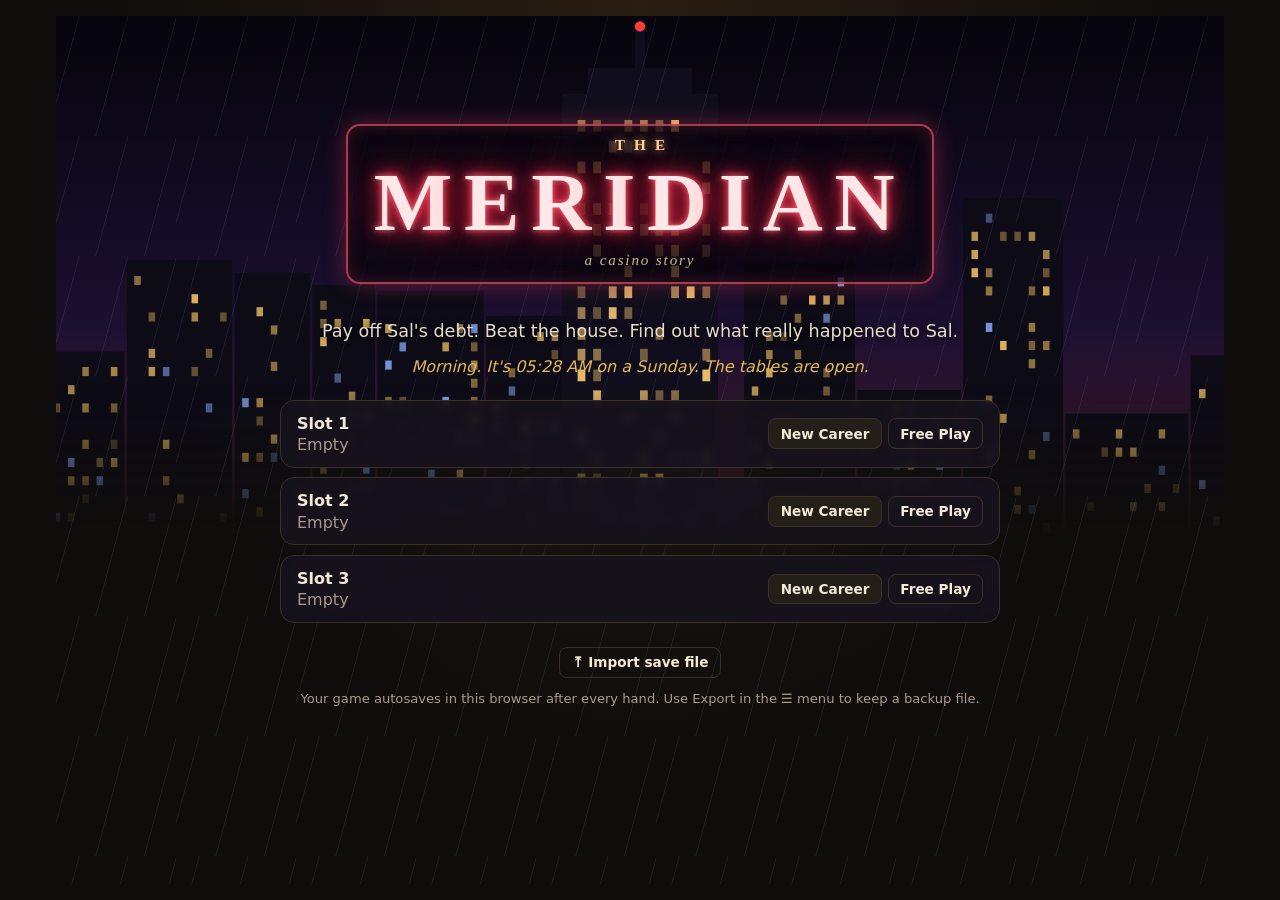
==== commit 0aec364c: "Text only: remove voice chat Characters no longer speak aloud and there is no microphone. Removed vo" ====
--- a/casino/index.html
+++ b/casino/index.html
@@ -34,7 +34,6 @@
 <script src="js/games/craps.js"></script>
 <script src="js/games/roulette.js"></script>
 <script src="js/games/crazy4.js"></script>
-<script src="js/voice.js"></script>
 <script src="js/npcs.js"></script>
 <script src="js/meta.js"></script>
 <script src="js/portraits.js"></script>
--- a/casino/css/style.css
+++ b/casino/css/style.css
@@ -516,17 +516,9 @@
 .cb.err { color: var(--warn); font-size: .85rem; }
 .chat-form { display: flex; gap: .4rem; }
 .chat-form .field { flex: 1; min-width: 0; }
-.chat-form .mic { flex: none; width: 2.6rem; padding: 0; font-size: 1.1rem; }
-.chat-form .mic.on { background: #c0392b; color: #fff; border-color: #c0392b; animation: micpulse 1.1s ease-in-out infinite; }
-@keyframes micpulse { 50% { box-shadow: 0 0 0 6px rgba(192, 57, 43, .35); } }
-.chat .dialog .spk { margin-left: auto; align-self: flex-start; font-size: 1.1rem; }
-.vrows { border-top: 1px solid var(--line); margin-top: .8rem; padding-top: .6rem; display: grid; gap: .5rem; }
-.vrows h4 { margin: 0; }
-.vrow { display: flex; gap: .6rem; align-items: flex-start; cursor: pointer; }
-.vrow input { margin-top: .25rem; accent-color: var(--gold); }
-.vrow span { display: grid; } .vrow small { font-size: .78rem; }
 .chat-note { margin: 0; display: flex; flex-wrap: wrap; align-items: center; gap: .4rem; }
 ol.steps { margin: .4rem 0 .8rem; padding-left: 1.3rem; display: grid; gap: .3rem; } ol.steps a { color: var(--gold); }
+details.ai-guide { margin: .5rem 0 .7rem; padding: .5rem .7rem; border: 1px solid rgba(255,255,255,.12); border-radius: 10px; background: rgba(255,255,255,.03); } details.ai-guide summary { cursor: pointer; color: var(--gold); font-weight: 600; } details.ai-guide[open] summary { margin-bottom: .3rem; }
 .job-card { background: linear-gradient(160deg, #2a2013, var(--panel2)); border: 1px solid var(--gold2); border-radius: 12px; padding: .7rem; display: grid; gap: .3rem; }
 .job-card p { margin: 0; }
 tr.me-row td { color: var(--gold); font-weight: 700; }
--- a/casino/css/reality.css
+++ b/casino/css/reality.css
@@ -339,3 +339,7 @@
 .l2-pint em { position: absolute; left: 0; right: 0; bottom: 80%; height: 17%; border-top: 2px dashed #7dff9a; border-bottom: 2px dashed #7dff9a; pointer-events: none; }
 .l2-pint.over { border-color: #e0503a; }
 .l2-tap { align-self: center; min-width: 200px; min-height: 56px; font-size: 1.05rem; touch-action: none; user-select: none; -webkit-user-select: none; }
+/* pool: a power slider and fine-aim buttons instead of a timed meter */
+.l2-ppw { flex: 1; display: flex; align-items: center; gap: .4rem; min-width: 120px; } .l2-ppw small { opacity: .7; font-size: .75rem; }
+.l2-ppow { flex: 1; accent-color: #e8b860; height: 28px; }
+.l2-btn.nudge { min-width: 44px; padding: .45rem .6rem; font-size: 1rem; }
